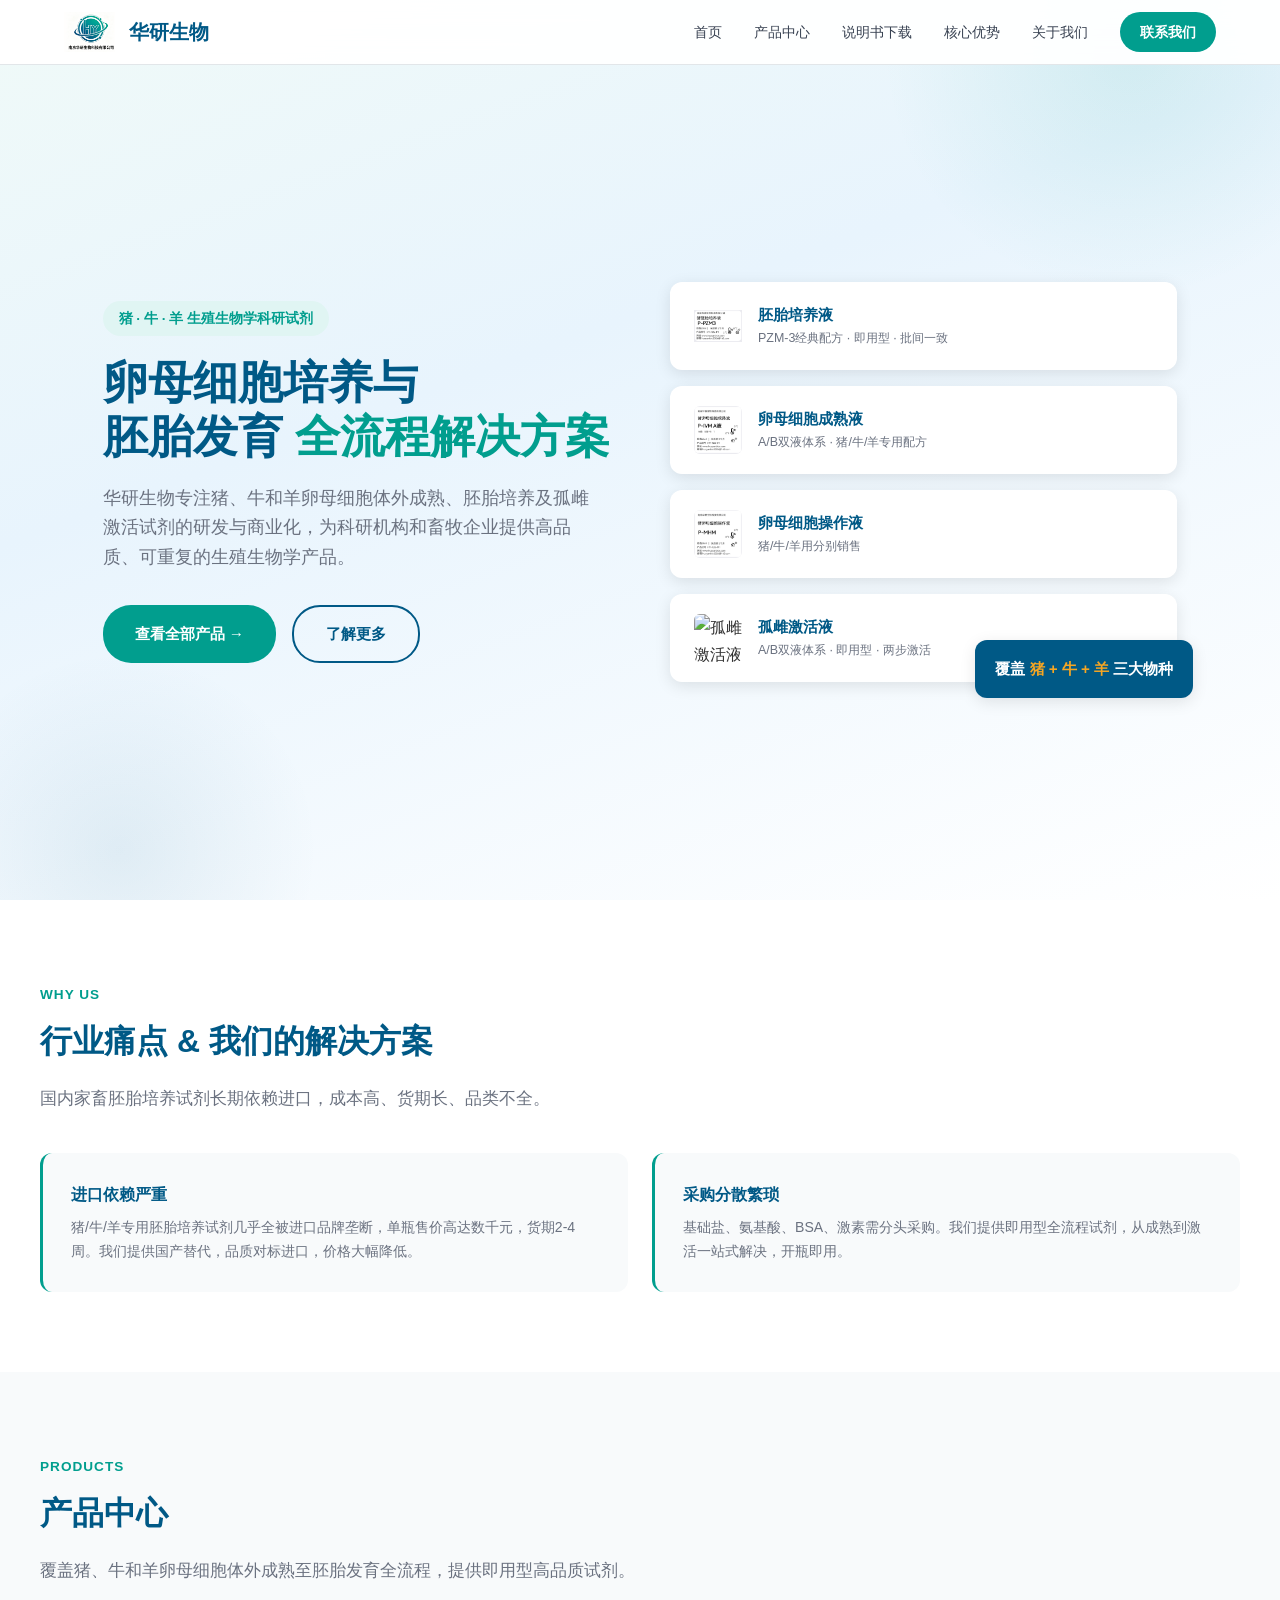
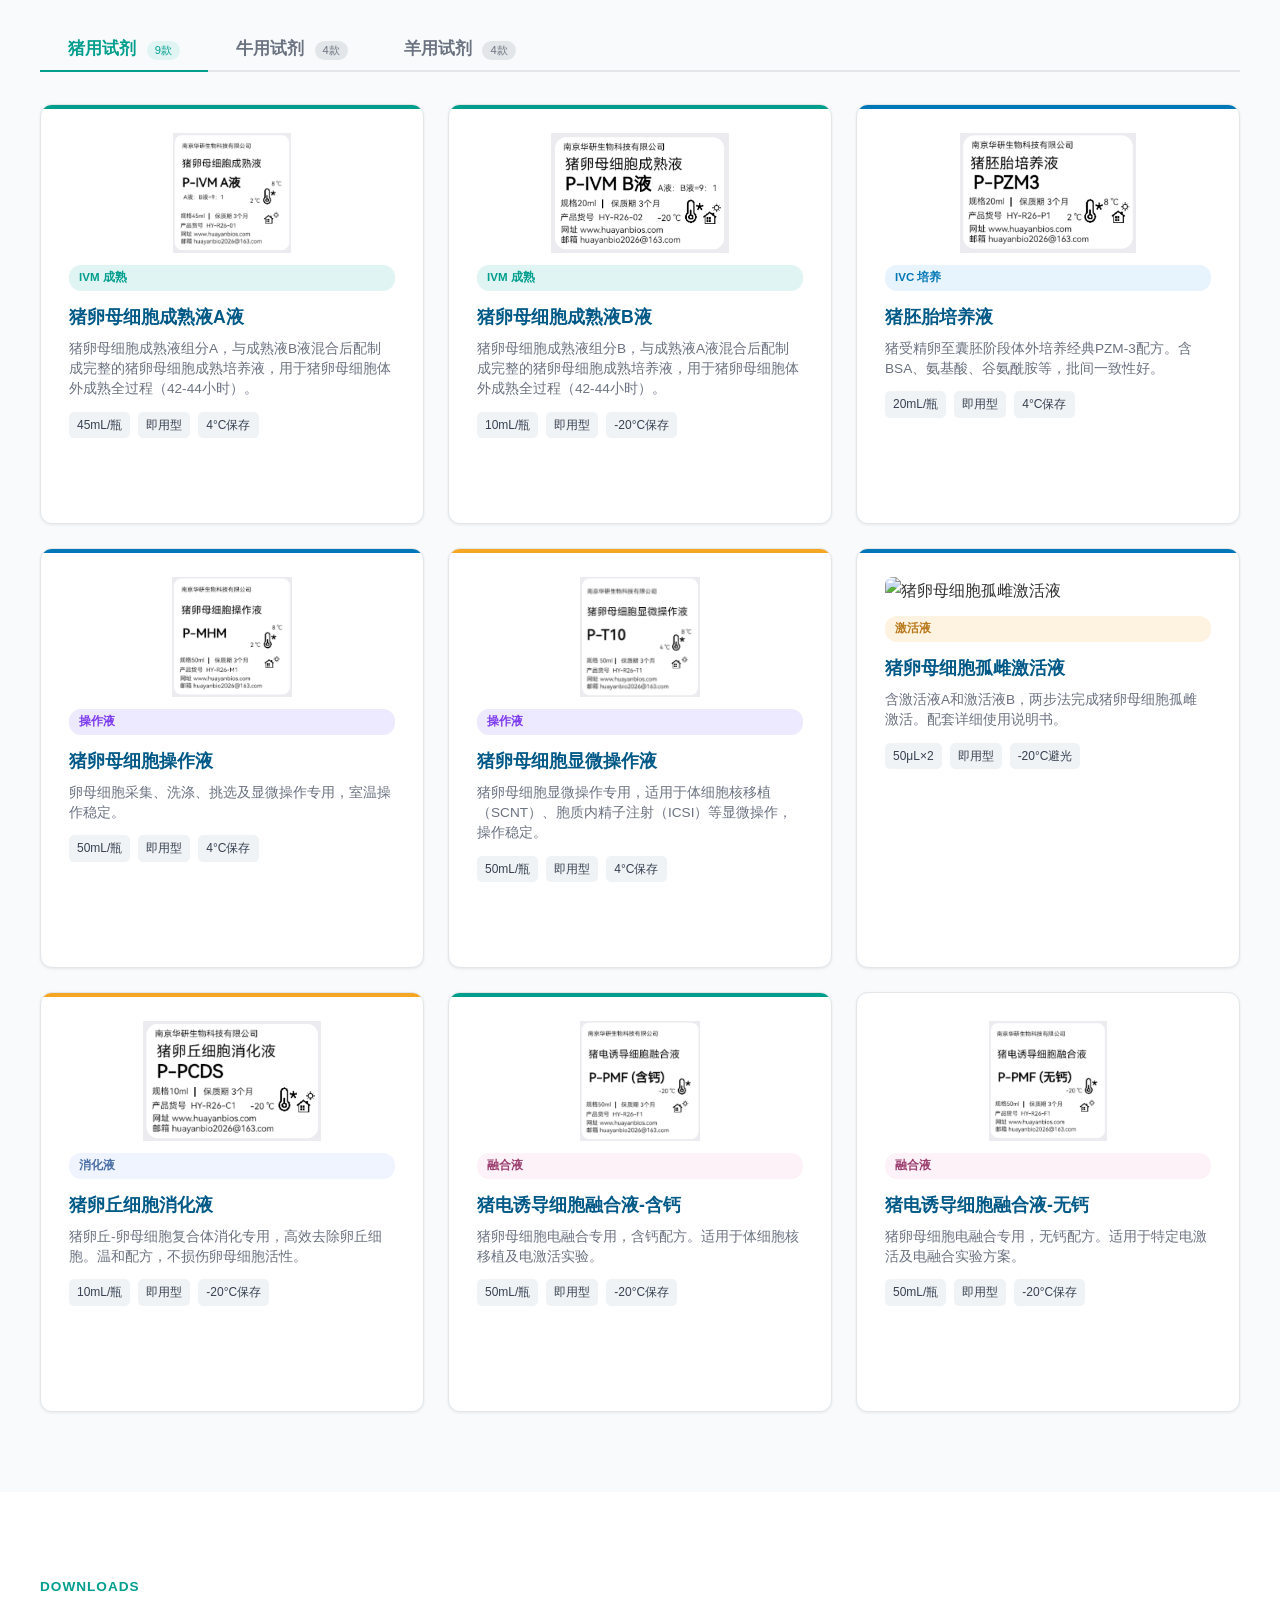
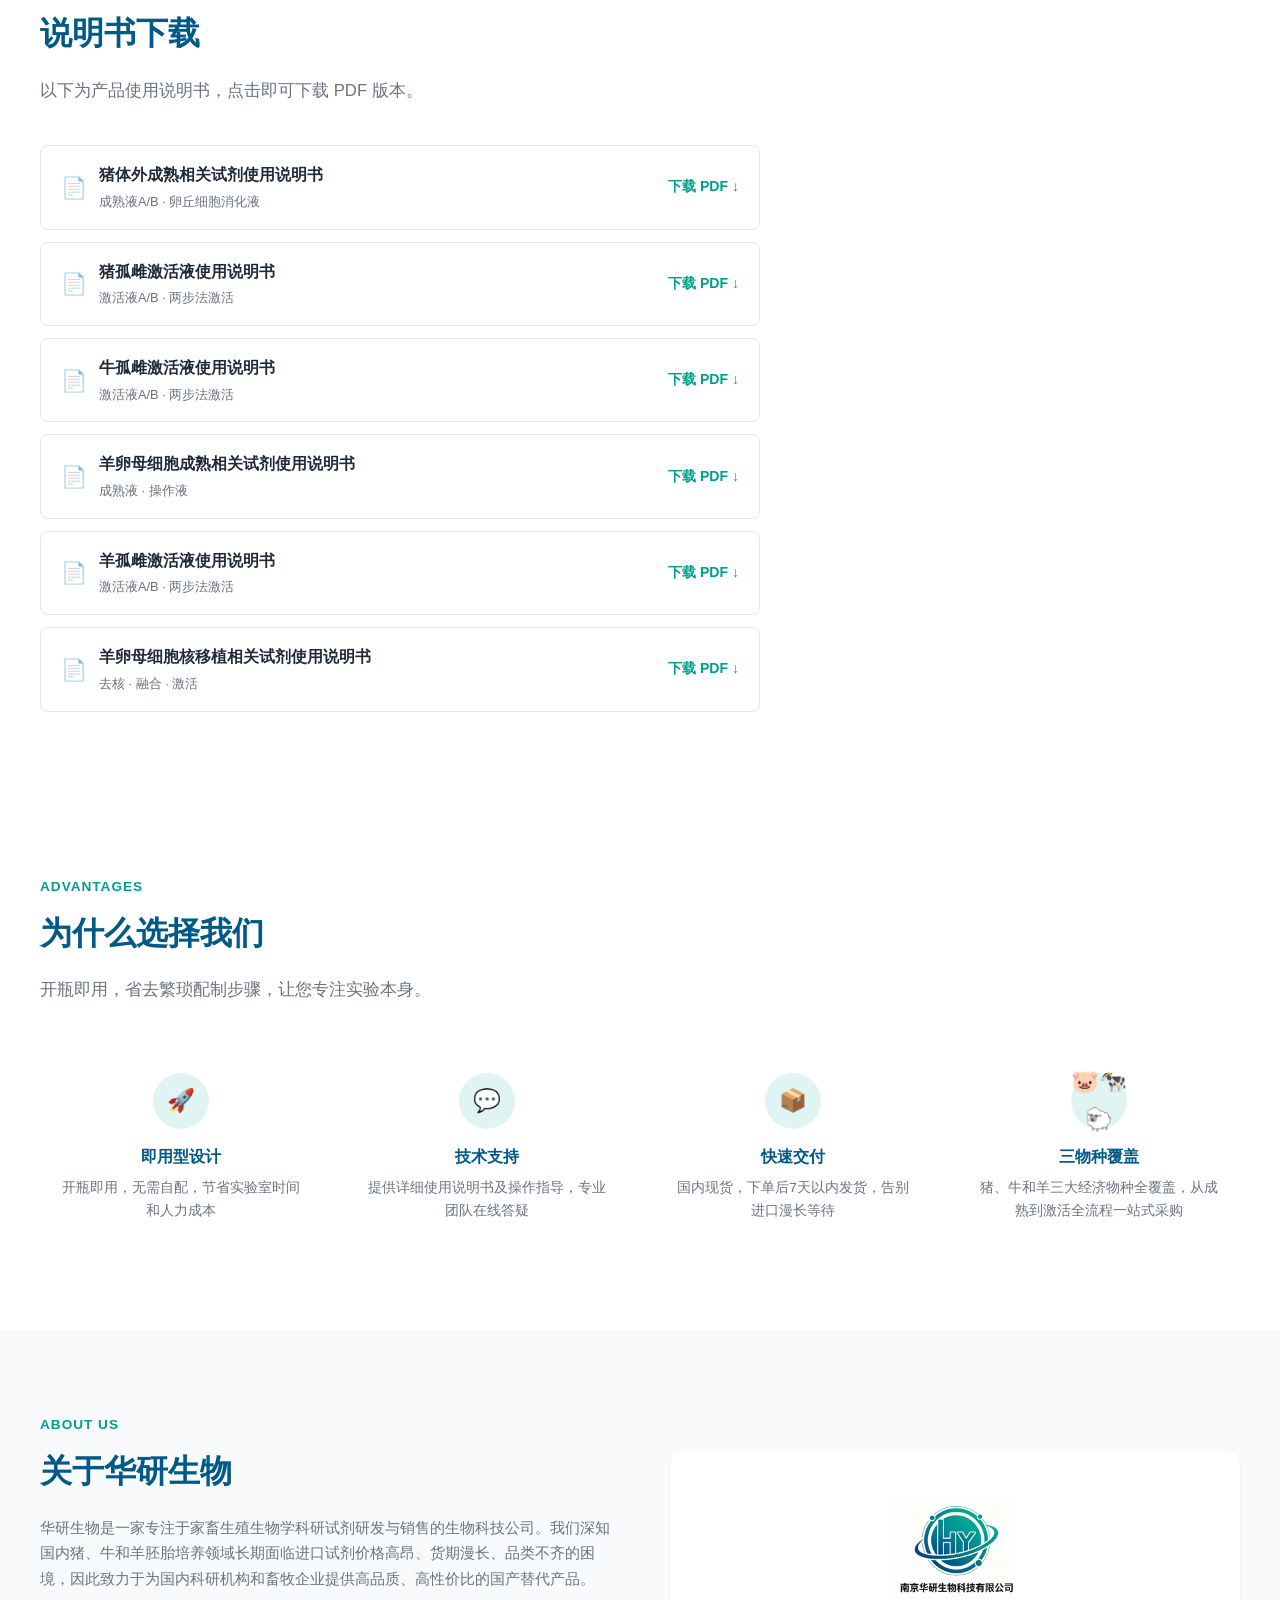
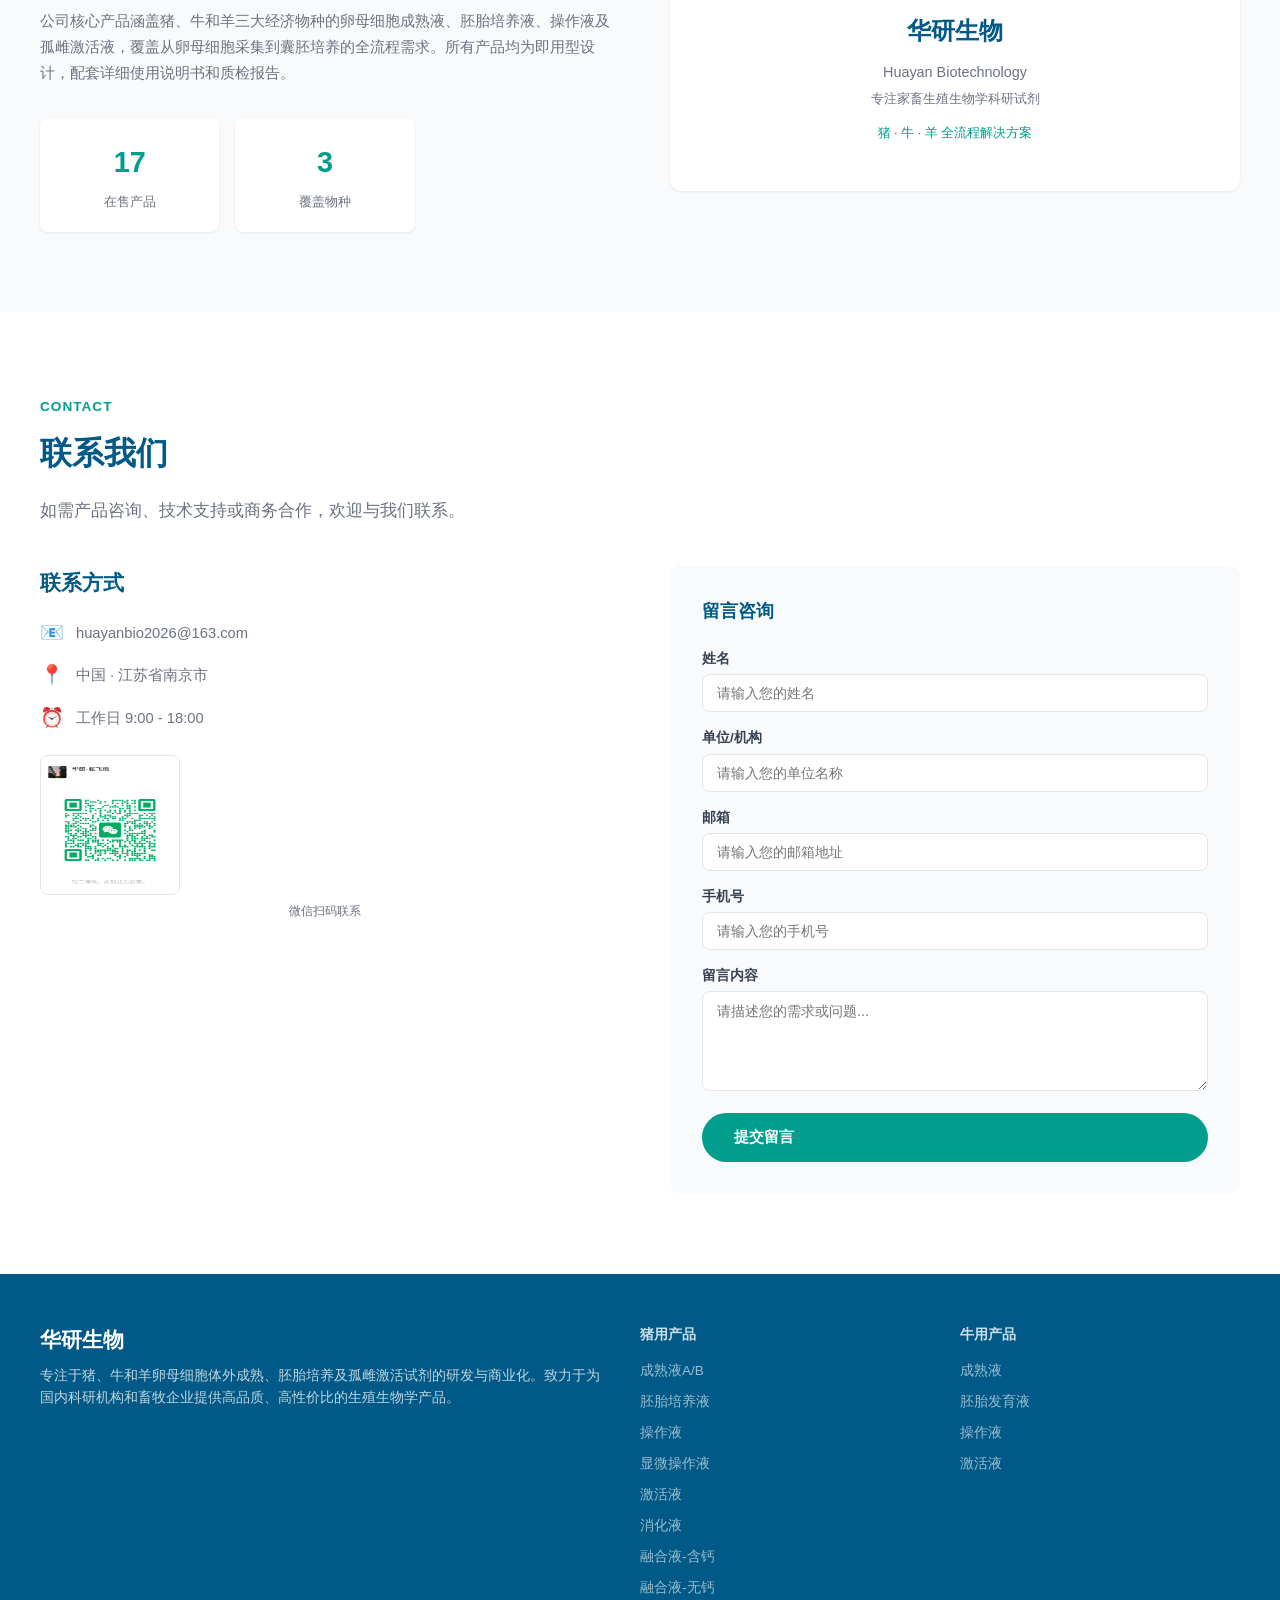
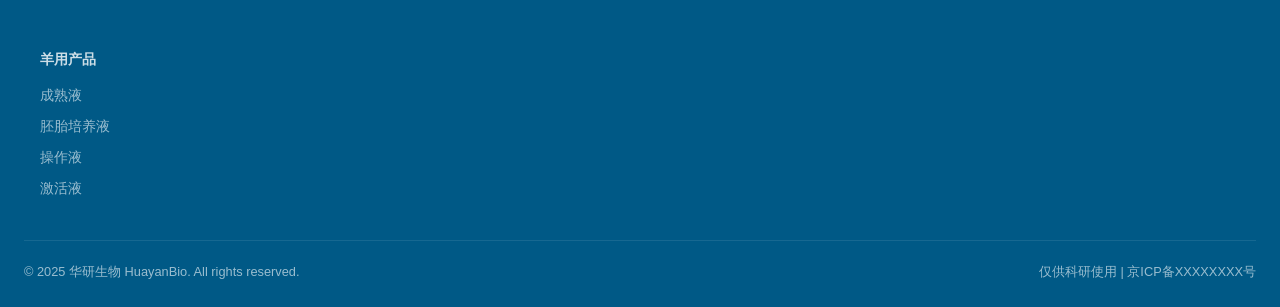
==== index.html @ 5ca0a19b "新增牛/羊孤雌激活液使用说明书下载" ====
<!DOCTYPE html>
<html lang="zh-CN">
<head>
<meta charset="UTF-8">
<link rel="icon" type="image/png" href="img/favicon.png">

<meta name="baidu-site-verification" content="codeva-Fv7pDlEwXi" />

<meta name="viewport" content="width=device-width, initial-scale=1.0">
<title>华研生物 - 猪/牛/羊卵母细胞培养与胚胎发育试剂专家</title>
<meta name="description" content="华研生物专注猪、牛和羊卵母细胞体外成熟、胚胎培养及孤雌激活试剂的研发与销售，提供即用型高品质生殖生物学产品。产品涵盖猪、牛和羊卵母细胞成熟液、胚胎培养液、操作液、孤雌激活液。">
<meta name="keywords" content="华研生物,猪卵母细胞成熟液,牛卵母细胞成熟液,羊卵母细胞成熟液,猪胚胎培养液,牛胚胎培养液,羊胚胎培养液,卵母细胞操作液,孤雌激活液,生殖生物学试剂,猪卵母细胞,牛卵母细胞,羊卵母细胞,胚胎发育试剂">
<meta name="robots" content="index, follow">
<meta name="author" content="华研生物">
<link rel="canonical" href="https://www.huayanbios.com">
<meta property="og:title" content="华研生物 - 猪/牛/羊卵母细胞培养与胚胎发育试剂专家">
<meta property="og:description" content="专注猪、牛和羊卵母细胞体外成熟、胚胎培养及孤雌激活试剂，即用型高品质生殖生物学产品。">
<meta property="og:type" content="website">
<meta property="og:site_name" content="华研生物">
<link rel="stylesheet" href="css/style.css">
</head>
<body>

<nav class="navbar" id="navbar">
  <div class="nav-inner">
    <a href="#" class="nav-logo"><img src="img/logo.png" alt="华研生物" style="height:40px"><span>华研生物</span></a>
    <div class="nav-links" id="navLinks">
      <a href="#home">首页</a>
      <a href="#products">产品中心</a>
        <a href="#downloads">说明书下载</a>
      <a href="#features">核心优势</a>
      <a href="#about">关于我们</a>
      <a href="#contact" class="nav-cta">联系我们</a>
    </div>
    <div class="hamburger" id="hamburger" onclick="toggleNav()"><span></span><span></span><span></span></div>
  </div>
</nav>

<section class="hero" id="home">
  <div class="hero-inner">
    <div class="animate">
      <div class="hero-badge">猪 · 牛 · 羊 生殖生物学科研试剂</div>
      <h1>卵母细胞培养与<br>胚胎发育 <em>全流程解决方案</em></h1>
      <p>华研生物专注猪、牛和羊卵母细胞体外成熟、胚胎培养及孤雌激活试剂的研发与商业化，为科研机构和畜牧企业提供高品质、可重复的生殖生物学产品。</p>
      <div class="hero-btns">
        <a href="#products" class="btn btn-primary">查看全部产品 →</a>
        <a href="#about" class="btn btn-outline">了解更多</a>
      </div>
    </div>
    <div class="hero-visual animate animate-delay-1">
      <div class="hero-cards">
        <div class="hero-card"><img src="img/icon-pig-ivc.png" alt="猪胚胎培养液" class="hc-img"><div><h3>胚胎培养液</h3><p>PZM-3经典配方 · 即用型 · 批间一致</p></div></div>
        <div class="hero-card"><img src="img/icon-pig-ivm-a.png" alt="卵母细胞成熟液" class="hc-img"><div><h3>卵母细胞成熟液</h3><p>A/B双液体系 · 猪/牛/羊专用配方</p></div></div>
        <div class="hero-card"><img src="img/icon-pig-manip.png" alt="卵母细胞操作液" class="hc-img"><div><h3>卵母细胞操作液</h3><p>猪/牛/羊用分别销售</p></div></div>
        <div class="hero-card"><img src="img/icon-pig-activation-combo.png" alt="孤雌激活液" class="hc-img"><div><h3>孤雌激活液</h3><p>A/B双液体系 · 即用型 · 两步激活</p></div></div>
      </div>
      
      <div class="hero-floating">覆盖 <span>猪 + 牛 + 羊</span> 三大物种</div>
    </div>
  </div>
</section>

<section class="section reveal" id="pain-points">
  <div class="section-inner">
    <div class="section-label">WHY US</div>
    <h2>行业痛点 & 我们的解决方案</h2>
    <p class="section-subtitle">国内家畜胚胎培养试剂长期依赖进口，成本高、货期长、品类不全。</p>
    <div class="pain-grid">
      <div class="pain-card"><h4>进口依赖严重</h4><p>猪/牛/羊专用胚胎培养试剂几乎全被进口品牌垄断，单瓶售价高达数千元，货期2-4周。我们提供国产替代，品质对标进口，价格大幅降低。</p></div>
      
      <div class="pain-card"><h4>采购分散繁琐</h4><p>基础盐、氨基酸、BSA、激素需分头采购。我们提供即用型全流程试剂，从成熟到激活一站式解决，开瓶即用。</p></div>
    </div>
  </div>
</section>

<section class="section reveal" id="products">
  <div class="section-inner">
    <div class="section-label">PRODUCTS</div>
    <h2>产品中心</h2>
    <p class="section-subtitle">覆盖猪、牛和羊卵母细胞体外成熟至胚胎发育全流程，提供即用型高品质试剂。</p>

    <div class="species-tabs">
      <button class="species-tab active" onclick="switchTab('pig')">猪用试剂 <span class="badge">9款</span></button>
      <button class="species-tab" onclick="switchTab('cow')">牛用试剂 <span class="badge">4款</span></button>
      <button class="species-tab" onclick="switchTab('sheep')">羊用试剂 <span class="badge">4款</span></button>
    </div>

    <div class="tab-content active" id="tab-pig">
      <div class="product-grid">
        <div class="product-card">
          <img src="img/icon-pig-ivm-a.png" alt="猪卵母细胞成熟液A液" class="prod-icon-img">
          <div class="prod-badge ivm">IVM 成熟</div>
          <h3>猪卵母细胞成熟液A液</h3>
          <div class="prod-desc">猪卵母细胞成熟液组分A，与成熟液B液混合后配制成完整的猪卵母细胞成熟培养液，用于猪卵母细胞体外成熟全过程（42-44小时）。</div>
          <div class="prod-specs"><span>45mL/瓶</span><span>即用型</span><span>4°C保存</span></div>
        </div>
        <div class="product-card">
          <img src="img/icon-pig-ivm-b.png" alt="猪卵母细胞成熟液B液" class="prod-icon-img">
          <div class="prod-badge ivm">IVM 成熟</div>
          <h3>猪卵母细胞成熟液B液</h3>
          <div class="prod-desc">猪卵母细胞成熟液组分B，与成熟液A液混合后配制成完整的猪卵母细胞成熟培养液，用于猪卵母细胞体外成熟全过程（42-44小时）。</div>
          <div class="prod-specs"><span>10mL/瓶</span><span>即用型</span><span>-20°C保存</span></div>
        </div>
        <div class="product-card">
          <img src="img/icon-pig-ivc.png" alt="猪胚胎培养液" class="prod-icon-img">
          <div class="prod-badge ivc">IVC 培养</div>
          <h3>猪胚胎培养液</h3>
          <div class="prod-desc">猪受精卵至囊胚阶段体外培养经典PZM-3配方。含BSA、氨基酸、谷氨酰胺等，批间一致性好。</div>
          <div class="prod-specs"><span>20mL/瓶</span><span>即用型</span><span>4°C保存</span></div>
        </div>
        <div class="product-card">
          <img src="img/icon-pig-manip.png" alt="猪卵母细胞操作液" class="prod-icon-img">
          <div class="prod-badge manip">操作液</div>
          <h3>猪卵母细胞操作液</h3>
          <div class="prod-desc">卵母细胞采集、洗涤、挑选及显微操作专用，室温操作稳定。</div>
          <div class="prod-specs"><span>50mL/瓶</span><span>即用型</span><span>4°C保存</span></div>
        </div>
        <div class="product-card">
          <img src="img/icon-pig-micromanip.png" alt="猪卵母细胞显微操作液" class="prod-icon-img">
          <div class="prod-badge manip">操作液</div>
          <h3>猪卵母细胞显微操作液</h3>
          <div class="prod-desc">猪卵母细胞显微操作专用，适用于体细胞核移植（SCNT）、胞质内精子注射（ICSI）等显微操作，操作稳定。</div>
          <div class="prod-specs"><span>50mL/瓶</span><span>即用型</span><span>4°C保存</span></div>
        </div>
        <div class="product-card">
          <img src="img/icon-pig-activation-combo.png" alt="猪卵母细胞孤雌激活液" class="prod-icon-img">
          <div class="prod-badge act">激活液</div>
          <h3>猪卵母细胞孤雌激活液</h3>
          <div class="prod-desc">含激活液A和激活液B，两步法完成猪卵母细胞孤雌激活。配套详细使用说明书。</div>
          <div class="prod-specs"><span>50μL×2</span><span>即用型</span><span>-20°C避光</span></div>
        </div>
        <div class="product-card">
          <img src="img/icon-pig-digestion.png" alt="猪卵丘细胞消化液" class="prod-icon-img">
          <div class="prod-badge" style="background:#f0f4ff;color:#4a6fa5">消化液</div>
          <h3>猪卵丘细胞消化液</h3>
          <div class="prod-desc">猪卵丘-卵母细胞复合体消化专用，高效去除卵丘细胞。温和配方，不损伤卵母细胞活性。</div>
          <div class="prod-specs"><span>10mL/瓶</span><span>即用型</span><span>-20°C保存</span></div>
        </div>
        <div class="product-card">
          <img src="img/icon-pig-fusion-ca.png" alt="猪电诱导细胞融合液-含钙" class="prod-icon-img">
          <div class="prod-badge" style="background:#fdf2f8;color:#9b3d6e">融合液</div>
          <h3>猪电诱导细胞融合液-含钙</h3>
          <div class="prod-desc">猪卵母细胞电融合专用，含钙配方。适用于体细胞核移植及电激活实验。</div>
          <div class="prod-specs"><span>50mL/瓶</span><span>即用型</span><span>-20°C保存</span></div>
        </div>
        <div class="product-card">
          <img src="img/icon-pig-fusion-noca.png" alt="猪电诱导细胞融合液-无钙" class="prod-icon-img">
          <div class="prod-badge" style="background:#fdf2f8;color:#9b3d6e">融合液</div>
          <h3>猪电诱导细胞融合液-无钙</h3>
          <div class="prod-desc">猪卵母细胞电融合专用，无钙配方。适用于特定电激活及电融合实验方案。</div>
          <div class="prod-specs"><span>50mL/瓶</span><span>即用型</span><span>-20°C保存</span></div>
        </div>
      </div>
    </div>




    <div class="tab-content" id="tab-cow">
      <div class="product-grid">
        <div class="product-card">
          <img src="img/icon-cow-ivm.png" alt="牛卵母细胞成熟液" class="prod-icon-img">
          <div class="prod-badge ivm">IVM 成熟</div>
          <h3>牛卵母细胞成熟液</h3>
          <div class="prod-desc">牛卵母细胞体外成熟专用培养液，优化的激素与生长因子配比，适用于屠宰场卵巢来源卵母细胞。</div>
          <div class="prod-specs"><span>20mL/瓶</span><span>即用型</span><span>4°C保存</span></div>
        </div>
        <div class="product-card">
          <img src="img/icon-cow-ivc.png" alt="牛卵母细胞胚胎发育液" class="prod-icon-img">
          <div class="prod-badge ivc">IVC 培养</div>
          <h3>牛卵母细胞胚胎发育液</h3>
          <div class="prod-desc">牛受精卵至囊胚阶段体外培养液，支持高囊胚率和囊胚质量，适用于IVF和SCNT胚胎。</div>
          <div class="prod-specs"><span>20mL/瓶</span><span>即用型</span><span>4°C保存</span></div>
        </div>
        <div class="product-card">
          <img src="img/icon-cow-manip.png" alt="牛卵母细胞操作液" class="prod-icon-img">
          <div class="prod-badge manip">操作液</div>
          <h3>牛卵母细胞操作液</h3>
          <div class="prod-desc">牛卵母细胞采集、洗涤及显微操作专用，室温下稳定维持卵母细胞活性。</div>
          <div class="prod-specs"><span>50mL/瓶</span><span>即用型</span><span>4°C保存</span></div>
        </div>
        <div class="product-card">
          <img src="img/icon-cow-activation-combo.png" alt="牛卵母细胞孤雌激活液" class="prod-icon-img">
          <div class="prod-badge act">激活液</div>
          <h3>牛卵母细胞孤雌激活液</h3>
          <div class="prod-desc">含激活液A和激活液B，两步法完成牛卵母细胞孤雌激活。配套详细使用说明书。</div>
          <div class="prod-specs"><span>50μL×2</span><span>即用型</span><span>-20°C避光</span></div>
        </div>
      </div>

    </div>

    <div class="tab-content" id="tab-sheep">
      <div class="product-grid">
        <div class="product-card">
          <img src="img/icon-sheep-ivm.png" alt="羊卵母细胞成熟液" class="prod-icon-img">
          <div class="prod-badge ivm">IVM 成熟</div>
          <h3>羊卵母细胞成熟液</h3>
          <div class="prod-desc">羊卵母细胞体外成熟专用培养液，优化的激素与生长因子配比，适用于屠宰场卵巢来源卵母细胞的体外成熟培养。</div>
          <div class="prod-specs"><span>20mL/瓶</span><span>即用型</span><span>4°C保存</span></div>
        </div>
        <div class="product-card">
          <img src="img/icon-sheep-ivc.png" alt="羊胚胎培养液" class="prod-icon-img">
          <div class="prod-badge ivc">IVC 培养</div>
          <h3>羊胚胎培养液</h3>
          <div class="prod-desc">羊受精卵至囊胚阶段体外培养液，支持高囊胚率和囊胚质量，适用于IVF和SCNT胚胎的体外发育。</div>
          <div class="prod-specs"><span>20mL/瓶</span><span>即用型</span><span>4°C保存</span></div>
        </div>
        <div class="product-card">
          <img src="img/icon-sheep-manip.png" alt="羊卵母细胞操作液" class="prod-icon-img">
          <div class="prod-badge manip">操作液</div>
          <h3>羊卵母细胞操作液</h3>
          <div class="prod-desc">羊卵母细胞采集、洗涤及显微操作专用，室温下稳定维持卵母细胞活性。</div>
          <div class="prod-specs"><span>50mL/瓶</span><span>即用型</span><span>4°C保存</span></div>
        </div>
        <div class="product-card">
          <img src="img/icon-sheep-activation-combo.png" alt="羊卵母细胞孤雌激活液" class="prod-icon-img">
          <div class="prod-badge act">激活液</div>
          <h3>羊卵母细胞孤雌激活液</h3>
          <div class="prod-desc">含激活液A和激活液B，两步法完成羊卵母细胞孤雌激活。配套详细使用说明书。</div>
          <div class="prod-specs"><span>50μL×2</span><span>即用型</span><span>-20°C避光</span></div>
        </div>
      </div>
    </div>
  </div>
</section>

<section class="section reveal" id="downloads">
    <div class="section-inner">
      <div class="section-label">DOWNLOADS</div>
      <h2>说明书下载</h2>
      <p class="section-subtitle">以下为产品使用说明书，点击即可下载 PDF 版本。</p>
      <div style="max-width:720px;margin:24px 0 0;display:flex;flex-direction:column;gap:12px">
        <a href="docs/pig-ivm-manual.pdf" download style="display:flex;align-items:center;justify-content:space-between;gap:16px;background:#fff;border:1px solid #e5e7eb;border-radius:8px;padding:16px 20px;text-decoration:none;transition:all .25s">
          <div style="display:flex;align-items:center;gap:12px;min-width:0">
            <span style="font-size:1.3rem">📄</span>
            <div style="min-width:0">
              <div style="font-size:.98rem;font-weight:600;color:#1f2937;white-space:nowrap;overflow:hidden;text-overflow:ellipsis">猪体外成熟相关试剂使用说明书</div>
              <div style="font-size:.8rem;color:#6b7280;margin-top:2px">成熟液A/B · 卵丘细胞消化液</div>
            </div>
          </div>
          <span style="flex-shrink:0;color:#019E8E;font-size:.88rem;font-weight:600">下载 PDF ↓</span>
        </a>
        <a href="docs/pig-activation-manual.pdf" download style="display:flex;align-items:center;justify-content:space-between;gap:16px;background:#fff;border:1px solid #e5e7eb;border-radius:8px;padding:16px 20px;text-decoration:none;transition:all .25s">
          <div style="display:flex;align-items:center;gap:12px;min-width:0">
            <span style="font-size:1.3rem">📄</span>
            <div style="min-width:0">
              <div style="font-size:.98rem;font-weight:600;color:#1f2937;white-space:nowrap;overflow:hidden;text-overflow:ellipsis">猪孤雌激活液使用说明书</div>
              <div style="font-size:.8rem;color:#6b7280;margin-top:2px">激活液A/B · 两步法激活</div>
            </div>
          </div>
          <span style="flex-shrink:0;color:#019E8E;font-size:.88rem;font-weight:600">下载 PDF ↓</span>
        </a>
        <a href="docs/cow-activation-manual.pdf" download style="display:flex;align-items:center;justify-content:space-between;gap:16px;background:#fff;border:1px solid #e5e7eb;border-radius:8px;padding:16px 20px;text-decoration:none;transition:all .25s">
          <div style="display:flex;align-items:center;gap:12px;min-width:0">
            <span style="font-size:1.3rem">📄</span>
            <div style="min-width:0">
              <div style="font-size:.98rem;font-weight:600;color:#1f2937;white-space:nowrap;overflow:hidden;text-overflow:ellipsis">牛孤雌激活液使用说明书</div>
              <div style="font-size:.8rem;color:#6b7280;margin-top:2px">激活液A/B · 两步法激活</div>
            </div>
          </div>
          <span style="flex-shrink:0;color:#019E8E;font-size:.88rem;font-weight:600">下载 PDF ↓</span>
        </a>        <a href="docs/sheep-ivm-manual.pdf" download style="display:flex;align-items:center;justify-content:space-between;gap:16px;background:#fff;border:1px solid #e5e7eb;border-radius:8px;padding:16px 20px;text-decoration:none;transition:all .25s">
          <div style="display:flex;align-items:center;gap:12px;min-width:0">
            <span style="font-size:1.3rem">📄</span>
            <div style="min-width:0">
              <div style="font-size:.98rem;font-weight:600;color:#1f2937;white-space:nowrap;overflow:hidden;text-overflow:ellipsis">羊卵母细胞成熟相关试剂使用说明书</div>
              <div style="font-size:.8rem;color:#6b7280;margin-top:2px">成熟液 · 操作液</div>
            </div>
          </div>
          <span style="flex-shrink:0;color:#019E8E;font-size:.88rem;font-weight:600">下载 PDF ↓</span>
        </a>
        <a href="docs/sheep-activation-manual.pdf" download style="display:flex;align-items:center;justify-content:space-between;gap:16px;background:#fff;border:1px solid #e5e7eb;border-radius:8px;padding:16px 20px;text-decoration:none;transition:all .25s">
          <div style="display:flex;align-items:center;gap:12px;min-width:0">
            <span style="font-size:1.3rem">📄</span>
            <div style="min-width:0">
              <div style="font-size:.98rem;font-weight:600;color:#1f2937;white-space:nowrap;overflow:hidden;text-overflow:ellipsis">羊孤雌激活液使用说明书</div>
              <div style="font-size:.8rem;color:#6b7280;margin-top:2px">激活液A/B · 两步法激活</div>
            </div>
          </div>
          <span style="flex-shrink:0;color:#019E8E;font-size:.88rem;font-weight:600">下载 PDF ↓</span>
        </a>        <a href="docs/sheep-scnt-manual.pdf" download style="display:flex;align-items:center;justify-content:space-between;gap:16px;background:#fff;border:1px solid #e5e7eb;border-radius:8px;padding:16px 20px;text-decoration:none;transition:all .25s">
          <div style="display:flex;align-items:center;gap:12px;min-width:0">
            <span style="font-size:1.3rem">📄</span>
            <div style="min-width:0">
              <div style="font-size:.98rem;font-weight:600;color:#1f2937;white-space:nowrap;overflow:hidden;text-overflow:ellipsis">羊卵母细胞核移植相关试剂使用说明书</div>
              <div style="font-size:.8rem;color:#6b7280;margin-top:2px">去核 · 融合 · 激活</div>
            </div>
          </div>
          <span style="flex-shrink:0;color:#019E8E;font-size:.88rem;font-weight:600">下载 PDF ↓</span>
        </a>
      </div>
    </div>
  </section>
<section class="section reveal" id="features">
  <div class="section-inner">
    <div class="section-label">ADVANTAGES</div>
    <h2>为什么选择我们</h2>
    <p class="section-subtitle">开瓶即用，省去繁琐配制步骤，让您专注实验本身。</p>
    <div class="feature-grid">
      
      
      <div class="feature-item"><div class="feat-icon">🚀</div><h4>即用型设计</h4><p>开瓶即用，无需自配，节省实验室时间和人力成本</p></div>
      <div class="feature-item"><div class="feat-icon">💬</div><h4>技术支持</h4><p>提供详细使用说明书及操作指导，专业团队在线答疑</p></div>
      <div class="feature-item"><div class="feat-icon">📦</div><h4>快速交付</h4><p>国内现货，下单后7天以内发货，告别进口漫长等待</p></div>
      <div class="feature-item"><div class="feat-icon">🐷🐄🐑</div><h4>三物种覆盖</h4><p>猪、牛和羊三大经济物种全覆盖，从成熟到激活全流程一站式采购</p></div>
    </div>
  </div>
</section>

<section class="section reveal" id="about">
  <div class="section-inner">
    <div class="about-grid">
      <div class="about-text">
        <div class="section-label">ABOUT US</div>
        <h2>关于华研生物</h2>
        <p>华研生物是一家专注于家畜生殖生物学科研试剂研发与销售的生物科技公司。我们深知国内猪、牛和羊胚胎培养领域长期面临进口试剂价格高昂、货期漫长、品类不齐的困境，因此致力于为国内科研机构和畜牧企业提供高品质、高性价比的国产替代产品。</p>
        <p>公司核心产品涵盖猪、牛和羊三大经济物种的卵母细胞成熟液、胚胎培养液、操作液及孤雌激活液，覆盖从卵母细胞采集到囊胚培养的全流程需求。所有产品均为即用型设计，配套详细使用说明书和质检报告。</p>
        <div class="about-stats">
          <div class="stat-card"><div class="num">17</div><div class="label">在售产品</div></div>
          <div class="stat-card"><div class="num">3</div><div class="label">覆盖物种</div></div>
          
        </div>
      </div>
      <div class="about-image">
        <img src="img/logo.png" alt="华研生物" style="max-height:100px;margin-bottom:12px" onerror="this.style.display='none'"><div class="company-name">华研生物</div>
        <p style="color:var(--gray-600);font-size:.9rem;margin-top:8px">Huayan Biotechnology</p>
        <p style="color:var(--gray-600);font-size:.8rem;margin-top:4px">专注家畜生殖生物学科研试剂</p>
        <p style="color:var(--teal);font-size:.8rem;margin-top:12px">猪 · 牛 · 羊 全流程解决方案</p>
      </div>
    </div>
  </div>
</section>

<section class="section reveal" id="contact">
  <div class="section-inner">
    <div class="section-label">CONTACT</div>
    <h2>联系我们</h2>
    <p class="section-subtitle">如需产品咨询、技术支持或商务合作，欢迎与我们联系。</p>
    <div class="contact-grid">
      <div class="contact-info">
        <h3>联系方式</h3>
        <div class="info-item"><span class="info-icon">📧</span> huayanbio2026@163.com</div>
        <div class="info-item"><span class="info-icon">📍</span> 中国 · 江苏省南京市</div>
        <div class="info-item"><span class="info-icon">⏰</span> 工作日 9:00 - 18:00</div>
        <div style="margin-top:20px;text-align:center">
          <img src="img/qrcode-contact.png" alt="微信二维码" style="width:140px;height:140px;border-radius:8px;border:1px solid var(--gray-200)">
          <p style="font-size:.75rem;color:var(--gray-600);margin-top:6px">微信扫码联系</p>
        </div>

      </div>
      <div class="contact-form">
        <form action="https://formspree.io/f/mkodoqzn" method="POST">
        <h3>留言咨询</h3>
        <div class="form-group"><label>姓名</label><input type="text" name="name" placeholder="请输入您的姓名" required></div>
        <div class="form-group"><label>单位/机构</label><input type="text" name="organization" placeholder="请输入您的单位名称"></div>
        <div class="form-group"><label>邮箱</label><input type="email" name="email" placeholder="请输入您的邮箱地址" required></div>
        <div class="form-group"><label>手机号</label><input type="tel" name="phone" placeholder="请输入您的手机号"></div>
        <div class="form-group"><label>留言内容</label><textarea name="message" placeholder="请描述您的需求或问题..." required></textarea></div>
        <button type="submit" class="btn btn-primary form-submit">提交留言</button>
      </div>
    </div>
  </div>
</section>

<footer class="site-footer">
  <div class="footer-inner">
    <div class="footer-grid">
      <div class="footer-brand">
        <h3>华研生物</h3>
        <p>专注于猪、牛和羊卵母细胞体外成熟、胚胎培养及孤雌激活试剂的研发与商业化。致力于为国内科研机构和畜牧企业提供高品质、高性价比的生殖生物学产品。</p>
      </div>
      <div class="footer-links">
        <h4>猪用产品</h4>
        <a href="#" onclick="switchTab('pig');document.getElementById('products').scrollIntoView()">成熟液A/B</a>
        <a href="#" onclick="switchTab('pig');document.getElementById('products').scrollIntoView()">胚胎培养液</a>
        <a href="#" onclick="switchTab('pig');document.getElementById('products').scrollIntoView()">操作液</a>
          <a href="#" onclick="switchTab('pig');document.getElementById('products').scrollIntoView()">显微操作液</a>
        <a href="#" onclick="switchTab('pig');document.getElementById('products').scrollIntoView()">激活液</a>
          <a href="#" onclick="switchTab('pig');document.getElementById('products').scrollIntoView()">消化液</a>
          <a href="#" onclick="switchTab('pig');document.getElementById('products').scrollIntoView()">融合液-含钙</a>
          <a href="#" onclick="switchTab('pig');document.getElementById('products').scrollIntoView()">融合液-无钙</a>
      </div>
      <div class="footer-links">
        <h4>牛用产品</h4>
        <a href="#" onclick="switchTab('cow');document.getElementById('products').scrollIntoView()">成熟液</a>
        <a href="#" onclick="switchTab('cow');document.getElementById('products').scrollIntoView()">胚胎发育液</a>
        <a href="#" onclick="switchTab('cow');document.getElementById('products').scrollIntoView()">操作液</a>
        <a href="#" onclick="switchTab('cow');document.getElementById('products').scrollIntoView()">激活液</a>
      </div>
        <div class="footer-links">
          <h4>羊用产品</h4>
          <a href="#" onclick="switchTab('sheep');document.getElementById('products').scrollIntoView()">成熟液</a>
          <a href="#" onclick="switchTab('sheep');document.getElementById('products').scrollIntoView()">胚胎培养液</a>
          <a href="#" onclick="switchTab('sheep');document.getElementById('products').scrollIntoView()">操作液</a>
          <a href="#" onclick="switchTab('sheep');document.getElementById('products').scrollIntoView()">激活液</a>
        </div>
      </div>
    </div>
    <div class="footer-bottom">
      <span>&copy; 2025 华研生物 HuayanBio. All rights reserved.</span>
      <span>仅供科研使用 | 京ICP备XXXXXXXX号</span>
    </div>
  </div>
</footer>

<script src="js/main.js"></script>
</body>
</html>
---- css/style.css ----
*,*::before,*::after{box-sizing:border-box;margin:0;padding:0}
html{scroll-behavior:smooth;font-size:16px}
body{font-family:'Segoe UI','PingFang SC','Microsoft YaHei',sans-serif;color:#333;line-height:1.7;background:#fff;overflow-x:hidden}
a{text-decoration:none;color:inherit}
ul{list-style:none}
img{max-width:100%;display:block}
:root{
  --teal:#019E8E;--teal-dark:#017a6e;--teal-light:#e0f5f3;
  --blue-dark:#005986;--blue-mid:#0077B6;--blue-light:#e8f4fd;
  --gold:#F5A623;--gold-light:#fef3e0;
  --gray-50:#f8fafb;--gray-100:#f0f3f5;--gray-200:#e2e6e9;--gray-600:#6b7280;--gray-800:#374151;
  --shadow-sm:0 1px 3px rgba(0,0,0,.08);--shadow-md:0 4px 16px rgba(0,0,0,.1);--shadow-lg:0 12px 40px rgba(0,0,0,.12);
  --radius:12px;--radius-sm:8px;
}
.navbar{position:fixed;top:0;left:0;right:0;z-index:1000;background:rgba(255,255,255,.95);backdrop-filter:blur(12px);border-bottom:1px solid var(--gray-200);transition:all .3s}
.navbar.scrolled{box-shadow:var(--shadow-md)}
.nav-inner{max-width:1200px;margin:0 auto;padding:0 24px;display:flex;align-items:center;justify-content:space-between;height:64px}
.nav-logo{display:flex;align-items:center;gap:12px}
.nav-logo span{font-size:1.25rem;font-weight:700;color:var(--blue-dark)}
.nav-links{display:flex;gap:32px;align-items:center}
.nav-links a{font-size:.9rem;font-weight:500;color:var(--gray-800);transition:color .2s;position:relative}
.nav-links a:hover{color:var(--teal)}
.nav-links a::after{content:'';position:absolute;bottom:-4px;left:0;width:0;height:2px;background:var(--teal);transition:width .3s}
.nav-links a:hover::after{width:100%}
.nav-cta{background:var(--teal);color:#fff!important;padding:8px 20px;border-radius:24px;font-weight:600!important;transition:all .3s}
.nav-cta:hover{background:var(--teal-dark);transform:translateY(-1px);box-shadow:0 4px 12px rgba(1,158,142,.3)}
.nav-cta::after{display:none!important}
.hamburger{display:none;flex-direction:column;gap:5px;cursor:pointer;z-index:1001}
.hamburger span{display:block;width:24px;height:2px;background:var(--blue-dark);transition:all .3s}
.hamburger.active span:nth-child(1){transform:rotate(45deg) translate(5px,5px)}
.hamburger.active span:nth-child(2){opacity:0}
.hamburger.active span:nth-child(3){transform:rotate(-45deg) translate(5px,-5px)}
@media(max-width:768px){
  .nav-links{position:fixed;top:0;right:-100%;width:70%;height:100vh;background:#fff;flex-direction:column;justify-content:center;gap:24px;transition:right .4s;box-shadow:-4px 0 24px rgba(0,0,0,.1);padding:40px}
  .nav-links.active{right:0}
  .hamburger{display:flex}
}
.hero{min-height:100vh;display:flex;align-items:center;background:linear-gradient(160deg,#f0faf8 0%,#e8f4fd 40%,#fff 100%);position:relative;overflow:hidden;padding-top:64px}
.hero::before{content:'';position:absolute;top:-200px;right:-100px;width:500px;height:500px;background:radial-gradient(circle,rgba(1,158,142,.1) 0%,transparent 70%);border-radius:50%}
.hero::after{content:'';position:absolute;bottom:-150px;left:-80px;width:400px;height:400px;background:radial-gradient(circle,rgba(0,89,134,.08) 0%,transparent 70%);border-radius:50%}
.hero-inner{max-width:1200px;margin:0 auto;padding:80px 24px;position:relative;z-index:1;display:grid;grid-template-columns:1fr 1fr;gap:60px;align-items:center}
.hero-badge{display:inline-block;background:var(--teal-light);color:var(--teal);padding:6px 16px;border-radius:20px;font-size:.85rem;font-weight:600;margin-bottom:20px}
.hero h1{font-size:2.8rem;font-weight:800;color:var(--blue-dark);line-height:1.2;margin-bottom:20px}
.hero h1 em{font-style:normal;color:var(--teal)}
.hero p{font-size:1.1rem;color:var(--gray-600);margin-bottom:32px;max-width:500px}
.hero-btns{display:flex;gap:16px;flex-wrap:wrap}
.btn{display:inline-flex;align-items:center;gap:8px;padding:14px 32px;border-radius:28px;font-size:.95rem;font-weight:600;cursor:pointer;transition:all .3s;border:none}
.btn-primary{background:var(--teal);color:#fff}
.btn-primary:hover{background:var(--teal-dark);transform:translateY(-2px);box-shadow:0 8px 24px rgba(1,158,142,.35)}
.btn-outline{background:transparent;color:var(--blue-dark);border:2px solid var(--blue-dark)}
.btn-outline:hover{background:var(--blue-dark);color:#fff;transform:translateY(-2px)}
.hero-visual{position:relative}
.hero-cards{display:flex;flex-direction:column;gap:16px}
.hero-card{background:#fff;border-radius:var(--radius);padding:20px 24px;box-shadow:var(--shadow-md);display:flex;align-items:center;gap:16px}
.hero-card .hc-badge{width:40px;height:40px;border-radius:10px;display:flex;align-items:center;justify-content:center;font-size:1.2rem;flex-shrink:0}
.hero-card:nth-child(1) .hc-badge{background:var(--teal-light);color:var(--teal)}
.hero-card:nth-child(2) .hc-badge{background:var(--blue-light);color:var(--blue-mid)}
.hero-card:nth-child(3) .hc-badge{background:var(--gold-light);color:var(--gold)}
.hero-card:nth-child(4) .hc-badge{background:var(--teal-light);color:var(--teal)}
.hero-card h3{font-size:.95rem;color:var(--blue-dark)}
.hero-card p{font-size:.78rem;color:var(--gray-600);margin:0}
.hero-floating{position:absolute;bottom:-16px;right:-16px;background:var(--blue-dark);color:#fff;padding:16px 20px;border-radius:var(--radius);font-weight:700;font-size:.95rem;z-index:3;box-shadow:var(--shadow-md)}
.hero-floating span{color:var(--gold)}
@media(max-width:900px){
  .hero-inner{grid-template-columns:1fr;text-align:center;gap:40px}
  .hero h1{font-size:2rem}
  .hero p{margin:0 auto 32px}
  .hero-btns{justify-content:center}
  .hero-visual{max-width:400px;margin:0 auto}
}
.section{padding:80px 24px}
.section-inner{max-width:1200px;margin:0 auto}
.section-label{display:inline-block;color:var(--teal);font-weight:700;font-size:.85rem;text-transform:uppercase;letter-spacing:1px;margin-bottom:8px}
.section h2{font-size:2rem;font-weight:800;color:var(--blue-dark);margin-bottom:16px}
.section-subtitle{font-size:1.05rem;color:var(--gray-600);max-width:600px;margin-bottom:40px}
#products{background:var(--gray-50)}
.species-tabs{display:flex;gap:0;margin-bottom:32px;border-bottom:2px solid var(--gray-200)}
.species-tab{padding:12px 28px;font-size:1.05rem;font-weight:600;cursor:pointer;color:var(--gray-600);border:none;background:none;transition:all .3s;position:relative;margin-bottom:-2px}
.species-tab.active{color:var(--teal)}
.species-tab.active::after{content:'';position:absolute;bottom:0;left:0;right:0;height:2px;background:var(--teal)}
.species-tab:hover{color:var(--teal)}
.species-tab .badge{display:inline-block;background:var(--gray-200);color:var(--gray-600);font-size:.7rem;padding:2px 8px;border-radius:10px;margin-left:6px;font-weight:400}
.species-tab.active .badge{background:var(--teal-light);color:var(--teal)}
.tab-content{display:none}
.tab-content.active{display:block}
.product-grid{display:grid;grid-template-columns:repeat(3, 1fr);gap:24px}
.product-card{background:#fff;border-radius:var(--radius);padding:28px;box-shadow:var(--shadow-sm);border:1px solid var(--gray-200);transition:all .3s;position:relative;overflow:hidden;height:420px;display:flex;flex-direction:column}
.product-card:hover{transform:translateY(-4px);box-shadow:var(--shadow-lg);border-color:var(--teal)}
.product-card::before{content:'';position:absolute;top:0;left:0;right:0;height:4px}
.product-card:nth-child(1)::before{background:var(--teal)}
.product-card:nth-child(2)::before{background:var(--teal)}
.product-card:nth-child(3)::before{background:var(--blue-mid)}
.product-card:nth-child(4)::before{background:var(--blue-mid)}
.product-card:nth-child(5)::before{background:var(--gold)}
.product-card:nth-child(6)::before{background:var(--blue-mid)}
.product-card:nth-child(7)::before{background:var(--gold)}
.product-card:nth-child(8)::before{background:var(--teal)}

.product-card .prod-badge{display:inline-block;padding:3px 10px;border-radius:12px;font-size:.72rem;font-weight:600;margin-bottom:12px}
.product-card .prod-badge.ivm{background:var(--teal-light);color:var(--teal)}
.product-card .prod-badge.ivc{background:var(--blue-light);color:var(--blue-mid)}
.product-card .prod-badge.manip{background:#ede9fe;color:#7c3aed}
.product-card .prod-badge.act{background:var(--gold-light);color:#b8781a}
.product-card h3{font-size:1.1rem;color:var(--blue-dark);margin-bottom:6px}
.product-card .prod-desc{font-size:.85rem;color:var(--gray-600);margin-bottom:12px;line-height:1.5}
.product-card .prod-specs{display:flex;gap:8px;flex-wrap:wrap}
.product-card .prod-specs span{background:var(--gray-100);padding:3px 8px;border-radius:5px;font-size:.75rem;color:var(--gray-800)}
.coming-soon{opacity:.6;pointer-events:none}
.coming-soon::after{content:'鍗冲皢涓婄嚎';position:absolute;top:12px;right:12px;background:var(--gray-600);color:#fff;font-size:.7rem;padding:4px 10px;border-radius:12px}
#features{background:#fff}
.feature-grid{display:grid;grid-template-columns:repeat(auto-fit,minmax(220px,1fr));gap:24px}
.feature-item{text-align:center;padding:28px 20px}
.feature-item .feat-icon{width:56px;height:56px;margin:0 auto 14px;border-radius:50%;display:flex;align-items:center;justify-content:center;font-size:1.4rem;background:var(--teal-light);color:var(--teal)}
.feature-item h4{font-size:1rem;color:var(--blue-dark);margin-bottom:6px}
.feature-item p{font-size:.85rem;color:var(--gray-600)}
#about{background:var(--gray-50)}
.about-grid{display:grid;grid-template-columns:1fr 1fr;gap:60px;align-items:center}
.about-text p{font-size:.95rem;color:var(--gray-600);margin-bottom:16px}
.about-stats{display:grid;grid-template-columns:repeat(3,1fr);gap:16px;margin-top:32px}
.stat-card{background:#fff;padding:20px;border-radius:var(--radius-sm);text-align:center;box-shadow:var(--shadow-sm)}
.stat-card .num{font-size:1.8rem;font-weight:800;color:var(--teal)}
.stat-card .label{font-size:.8rem;color:var(--gray-600);margin-top:4px}
.about-image{background:#fff;border-radius:var(--radius);padding:40px;text-align:center;display:flex;flex-direction:column;align-items:center;justify-content:center;min-height:340px;box-shadow:var(--shadow-sm)}
.about-image .company-name{font-size:1.5rem;font-weight:800;color:var(--blue-dark)}
@media(max-width:768px){.about-grid{grid-template-columns:1fr;text-align:center}.about-stats{justify-content:center}}
#contact{background:#fff}
.contact-grid{display:grid;grid-template-columns:1fr 1fr;gap:60px;align-items:start}
.contact-info h3{font-size:1.3rem;color:var(--blue-dark);margin-bottom:16px}
.contact-info .info-item{display:flex;align-items:center;gap:12px;margin-bottom:10px;color:var(--gray-600);font-size:.92rem}
.contact-info .info-icon{font-size:1.2rem;color:var(--teal)}
.contact-form{background:var(--gray-50);padding:32px;border-radius:var(--radius)}
.contact-form h3{font-size:1.1rem;color:var(--blue-dark);margin-bottom:20px}
.form-group{margin-bottom:14px}
.form-group label{display:block;font-size:.85rem;font-weight:600;color:var(--gray-800);margin-bottom:4px}
.form-group input,.form-group textarea{width:100%;padding:10px 14px;border:1px solid var(--gray-200);border-radius:var(--radius-sm);font-size:.9rem;font-family:inherit;transition:border .2s;background:#fff}
.form-group input:focus,.form-group textarea:focus{outline:none;border-color:var(--teal)}
.form-group textarea{resize:vertical;min-height:100px}
.form-submit{width:100%}
@media(max-width:768px){.contact-grid{grid-template-columns:1fr}}
.site-footer{background:var(--blue-dark);color:#fff;padding:48px 24px 24px}
.footer-inner{max-width:1200px;margin:0 auto}
.footer-grid{display:grid;grid-template-columns:2fr 1fr 1fr;gap:40px;margin-bottom:32px}
.footer-brand h3{font-size:1.3rem;margin-bottom:8px}
.footer-brand p{font-size:.85rem;opacity:.75;line-height:1.6}
.footer-links h4{font-size:.9rem;margin-bottom:12px;opacity:.8}
.footer-links a{display:block;font-size:.85rem;opacity:.6;margin-bottom:8px;transition:opacity .2s}
.footer-links a:hover{opacity:1}
.footer-bottom{border-top:1px solid rgba(255,255,255,.15);padding-top:20px;display:flex;justify-content:space-between;flex-wrap:wrap;gap:12px;font-size:.8rem;opacity:.6}
@media(max-width:768px){.footer-grid{grid-template-columns:1fr}}
#pain-points{background:#fff}
.pain-grid{display:grid;grid-template-columns:repeat(auto-fit,minmax(280px,1fr));gap:24px}
.pain-card{background:var(--gray-50);padding:28px;border-radius:var(--radius);border-left:3px solid var(--teal)}
.pain-card h4{color:var(--blue-dark);margin-bottom:8px;font-size:1rem}
.pain-card p{font-size:.88rem;color:var(--gray-600)}
@keyframes fadeUp{from{opacity:0;transform:translateY(30px)}to{opacity:1;transform:translateY(0)}}
.animate{animation:fadeUp .8s ease-out forwards}
.animate-delay-1{animation-delay:.15s}
.animate-delay-2{animation-delay:.3s}
.reveal{opacity:0;transform:translateY(30px);transition:all .7s ease-out}
.reveal.visible{opacity:1;transform:translateY(0)}
.product-card .prod-icon-img {
  width: 100%;
  max-height: 120px;
  object-fit: contain;
  margin-bottom: 12px;
  border-radius: 8px;
  background: transparent;
  mix-blend-mode: normal;
}

.hero-card .hc-img {
  width: 48px;
  height: 48px;
  object-fit: contain;
  border-radius: 6px;
  flex-shrink: 0;
}
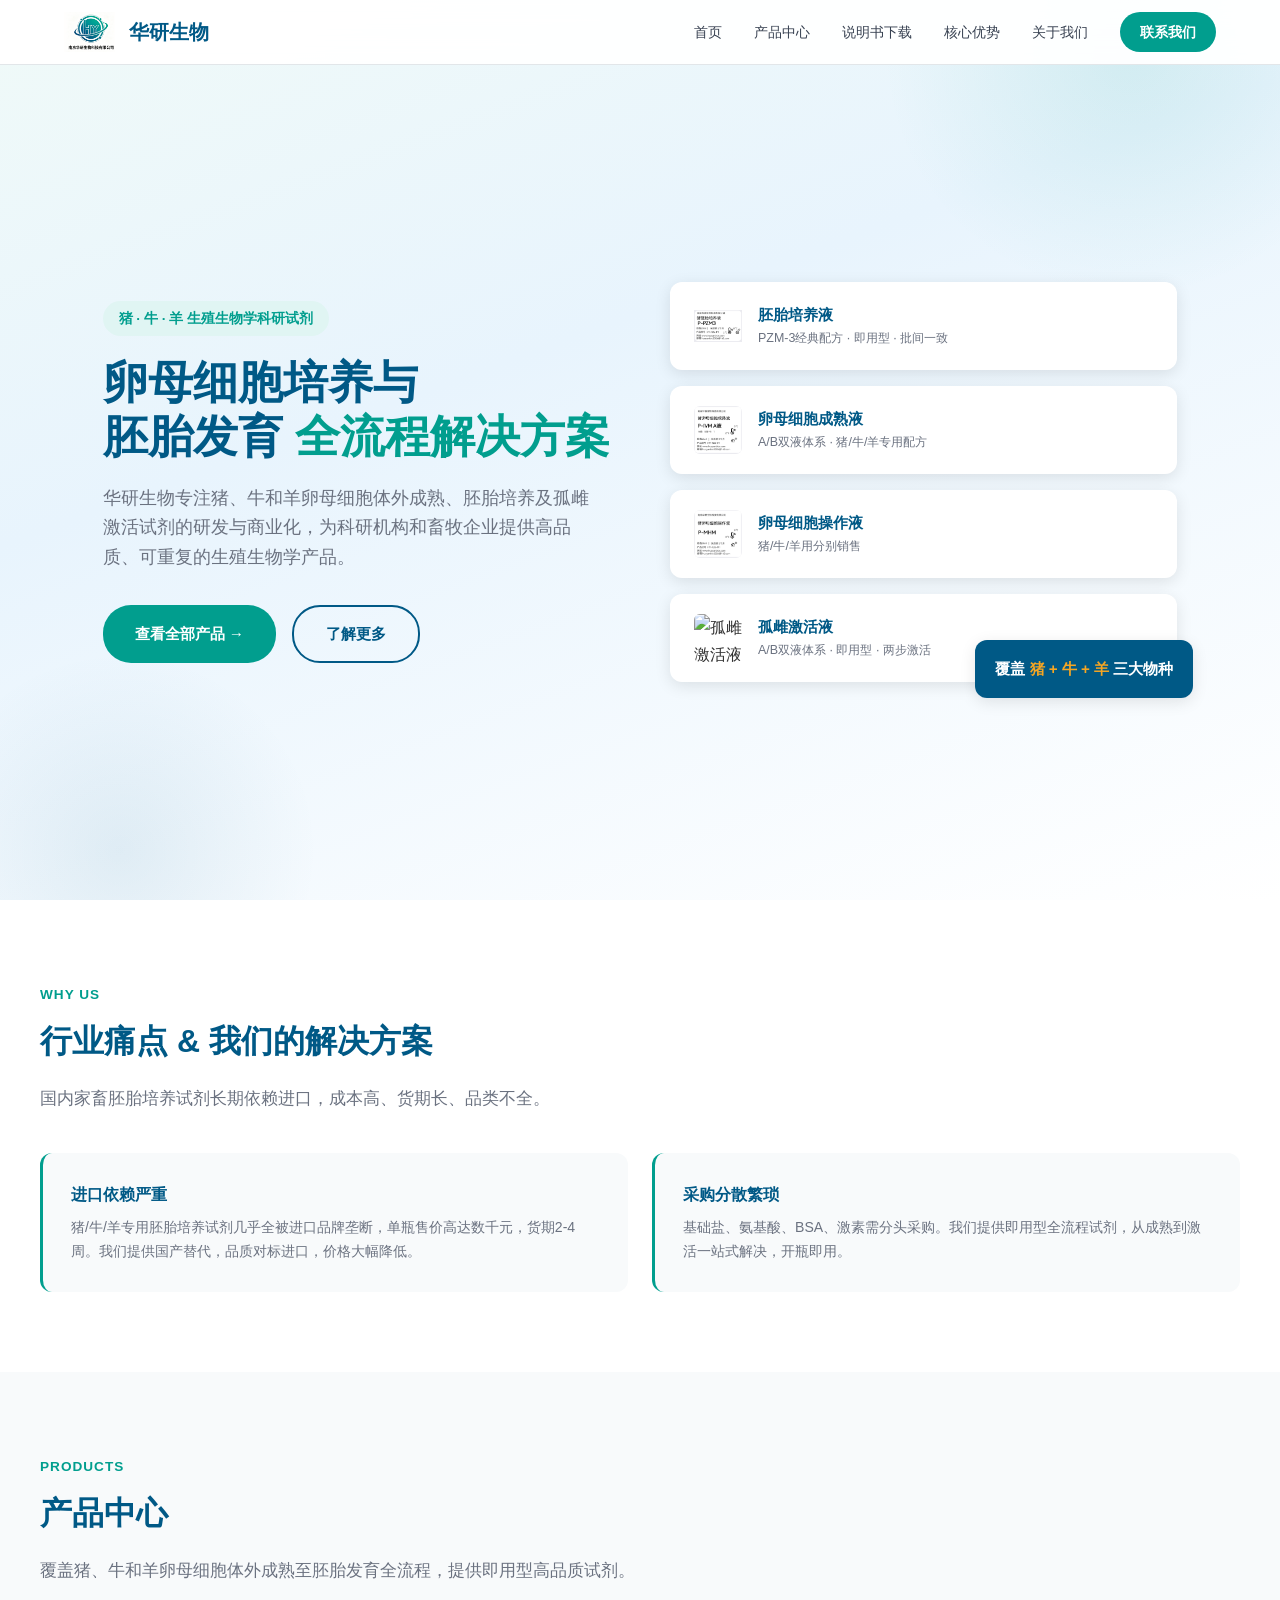
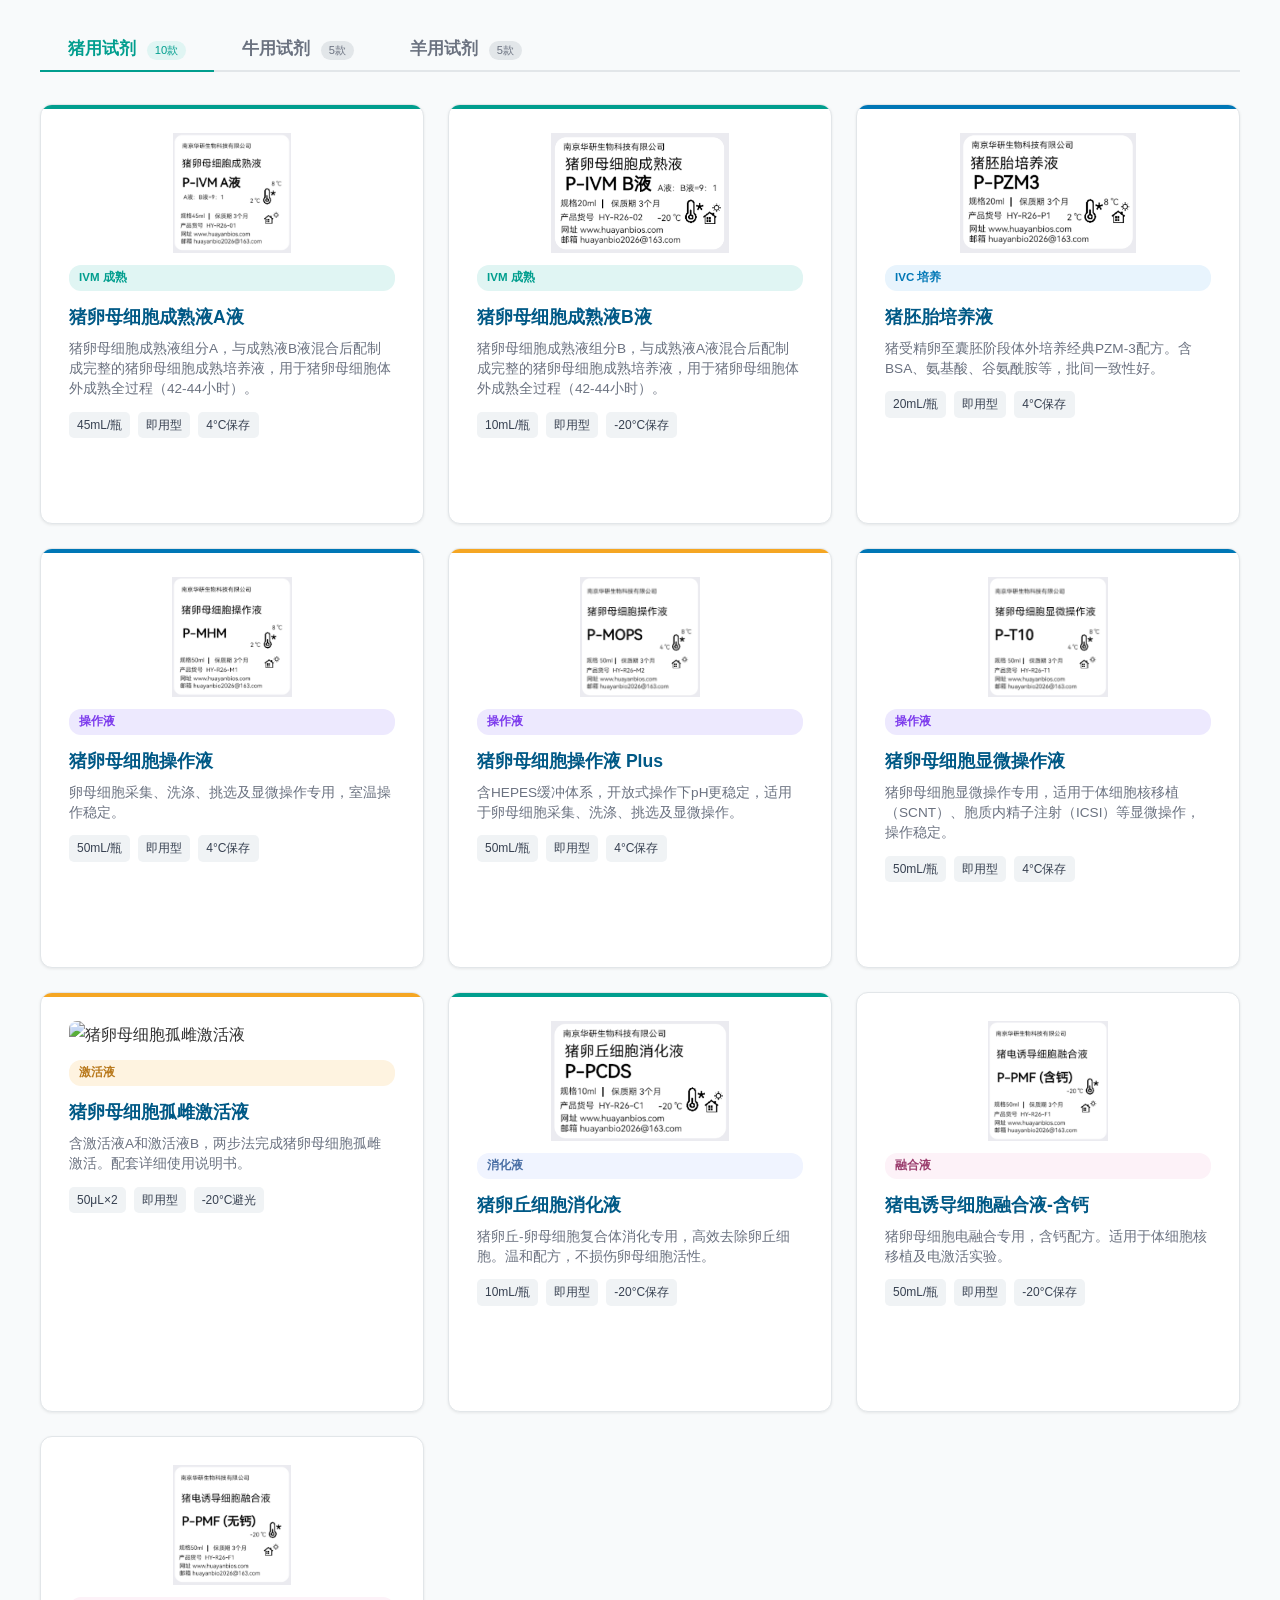
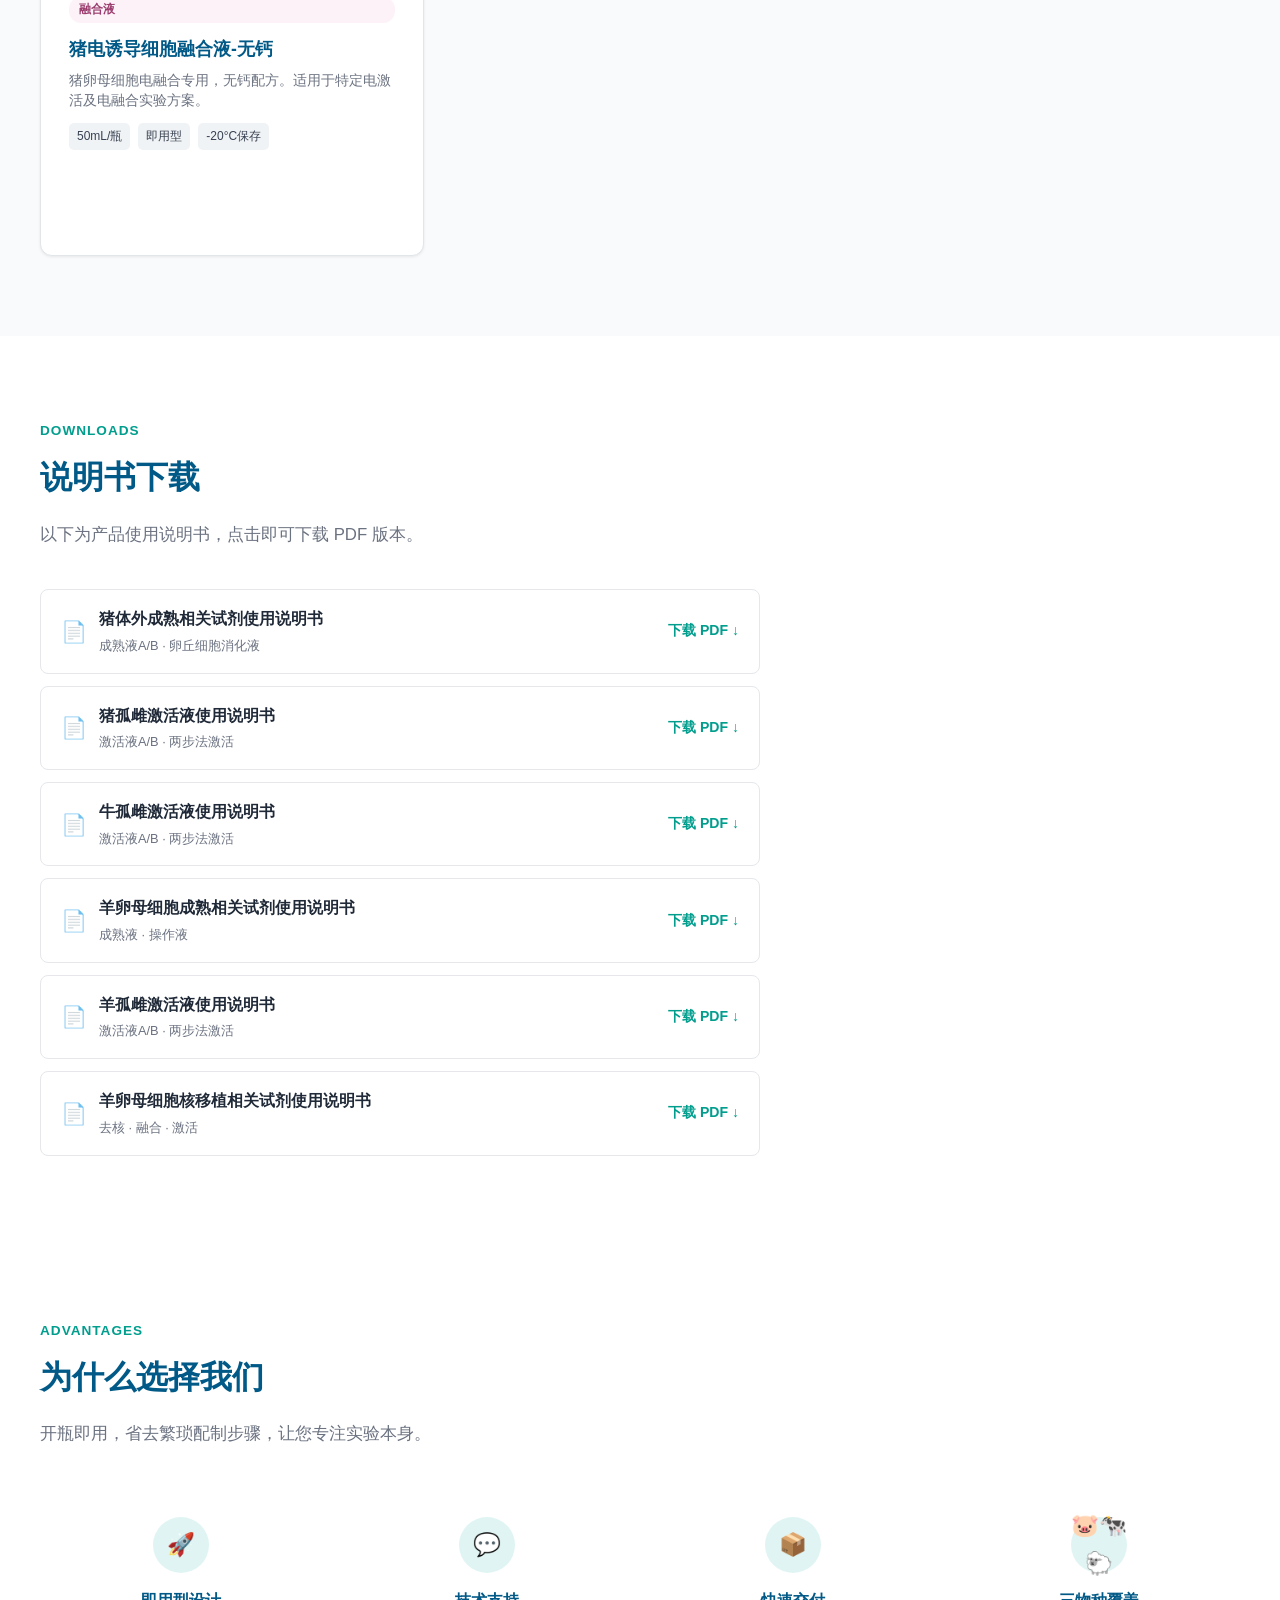
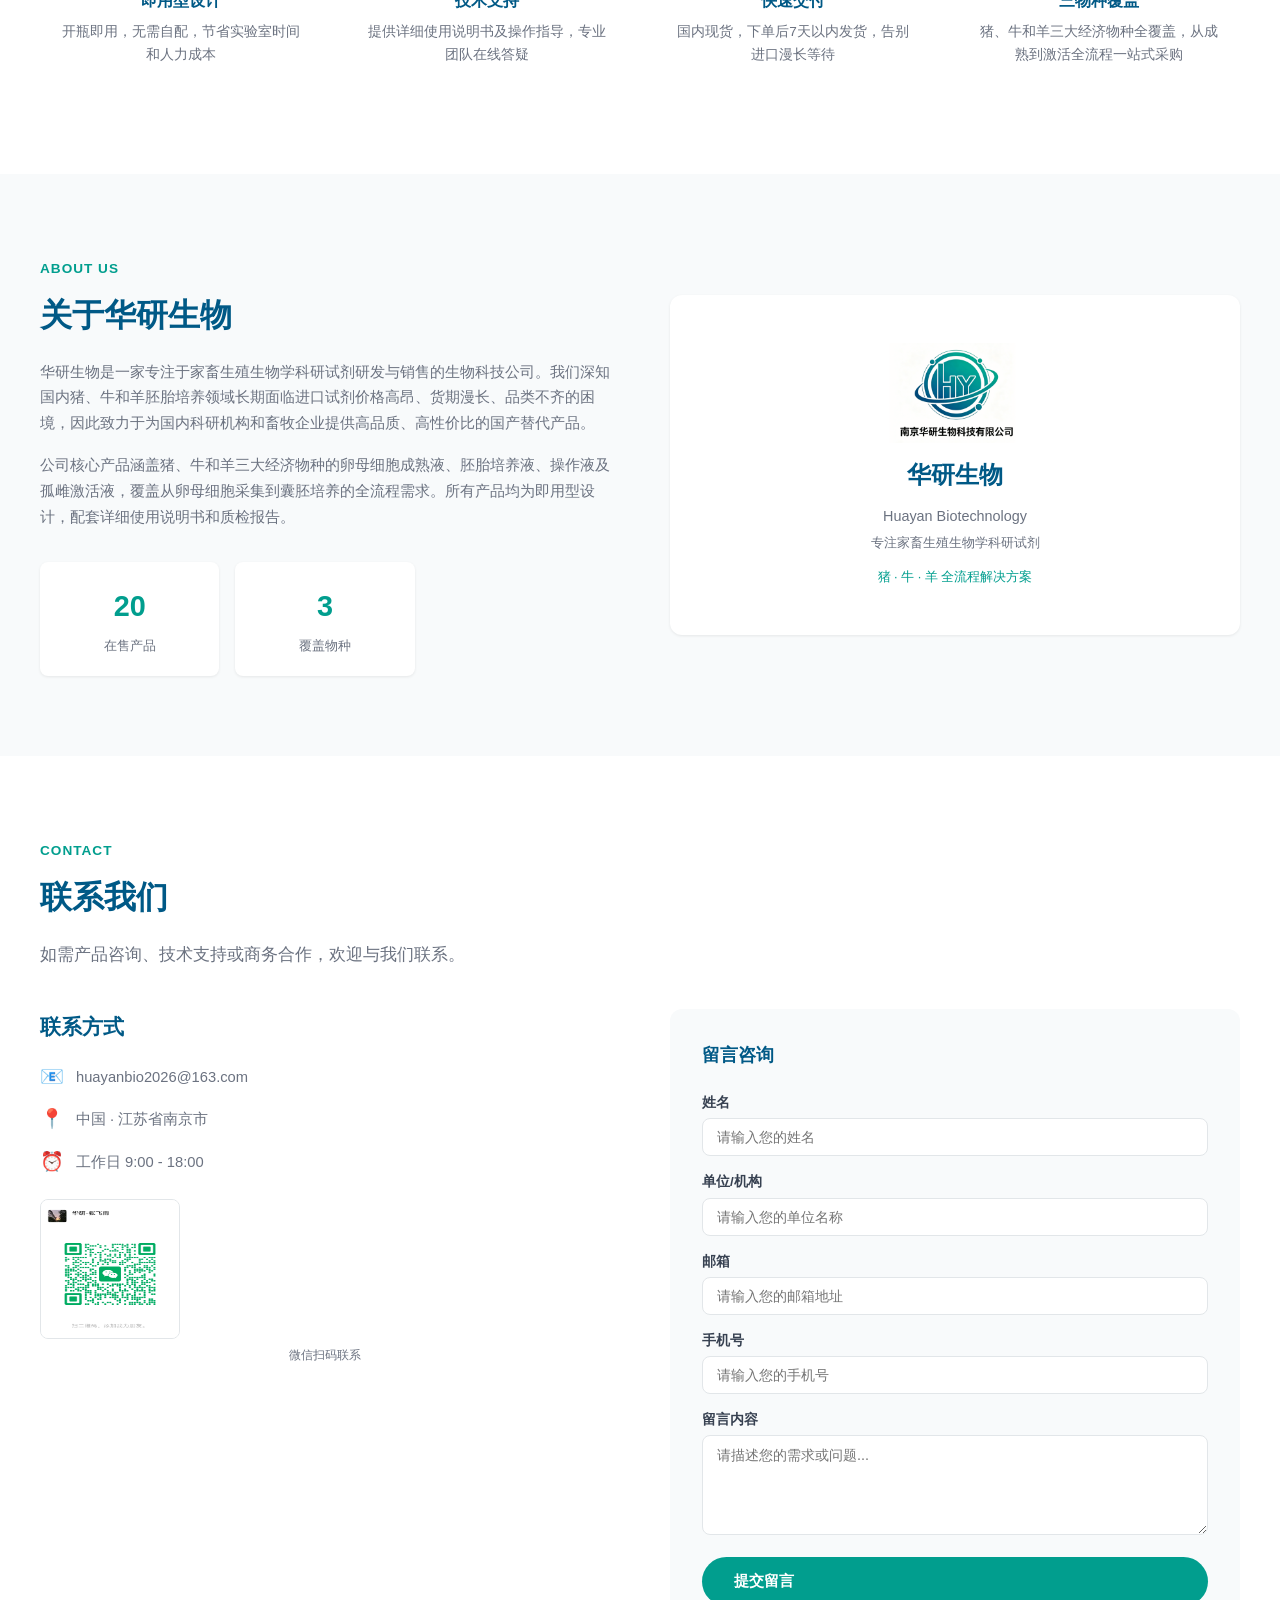
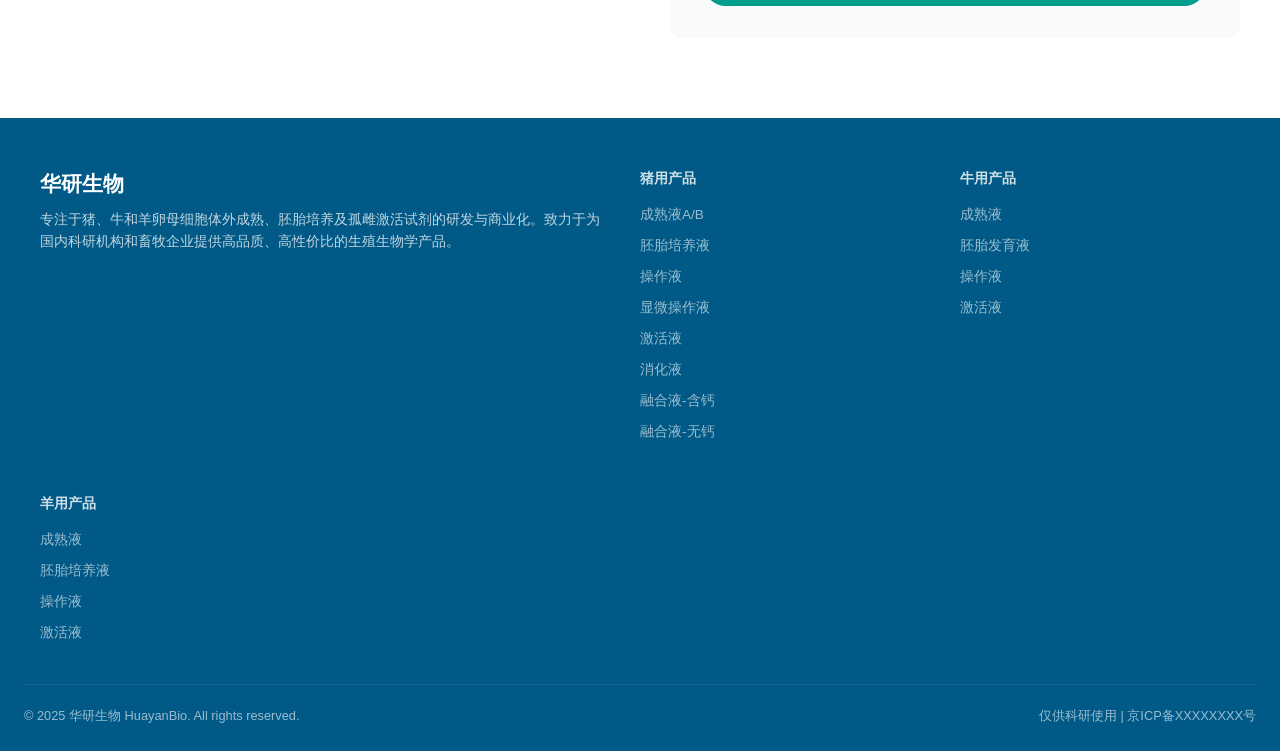
==== commit 3cdd0942: "新增含HEPES的猪/牛/羊卵母细胞操作液Plus" ====
--- a/index.html
+++ b/index.html
@@ -80,9 +80,9 @@
     <p class="section-subtitle">覆盖猪、牛和羊卵母细胞体外成熟至胚胎发育全流程，提供即用型高品质试剂。</p>
 
     <div class="species-tabs">
-      <button class="species-tab active" onclick="switchTab('pig')">猪用试剂 <span class="badge">9款</span></button>
-      <button class="species-tab" onclick="switchTab('cow')">牛用试剂 <span class="badge">4款</span></button>
-      <button class="species-tab" onclick="switchTab('sheep')">羊用试剂 <span class="badge">4款</span></button>
+      <button class="species-tab active" onclick="switchTab('pig')">猪用试剂 <span class="badge">10款</span></button>
+      <button class="species-tab" onclick="switchTab('cow')">牛用试剂 <span class="badge">5款</span></button>
+      <button class="species-tab" onclick="switchTab('sheep')">羊用试剂 <span class="badge">5款</span></button>
     </div>
 
     <div class="tab-content active" id="tab-pig">
@@ -116,6 +116,13 @@
           <div class="prod-specs"><span>50mL/瓶</span><span>即用型</span><span>4°C保存</span></div>
         </div>
         <div class="product-card">
+          <img src="img/icon-pig-manip-plus.png" alt="猪卵母细胞操作液 Plus" class="prod-icon-img">
+          <div class="prod-badge manip">操作液</div>
+          <h3>猪卵母细胞操作液 Plus</h3>
+          <div class="prod-desc">含HEPES缓冲体系，开放式操作下pH更稳定，适用于卵母细胞采集、洗涤、挑选及显微操作。</div>
+          <div class="prod-specs"><span>50mL/瓶</span><span>即用型</span><span>4°C保存</span></div>
+        </div>
+        <div class="product-card">
           <img src="img/icon-pig-micromanip.png" alt="猪卵母细胞显微操作液" class="prod-icon-img">
           <div class="prod-badge manip">操作液</div>
           <h3>猪卵母细胞显微操作液</h3>
@@ -180,6 +187,13 @@
           <div class="prod-specs"><span>50mL/瓶</span><span>即用型</span><span>4°C保存</span></div>
         </div>
         <div class="product-card">
+          <img src="img/icon-cow-manip-plus.png" alt="牛卵母细胞操作液 Plus" class="prod-icon-img">
+          <div class="prod-badge manip">操作液</div>
+          <h3>牛卵母细胞操作液 Plus</h3>
+          <div class="prod-desc">含HEPES缓冲体系，开放式操作下pH更稳定，适用于牛卵母细胞采集、洗涤及显微操作。</div>
+          <div class="prod-specs"><span>50mL/瓶</span><span>即用型</span><span>4°C保存</span></div>
+        </div>
+        <div class="product-card">
           <img src="img/icon-cow-activation-combo.png" alt="牛卵母细胞孤雌激活液" class="prod-icon-img">
           <div class="prod-badge act">激活液</div>
           <h3>牛卵母细胞孤雌激活液</h3>
@@ -211,6 +225,13 @@
           <div class="prod-badge manip">操作液</div>
           <h3>羊卵母细胞操作液</h3>
           <div class="prod-desc">羊卵母细胞采集、洗涤及显微操作专用，室温下稳定维持卵母细胞活性。</div>
+          <div class="prod-specs"><span>50mL/瓶</span><span>即用型</span><span>4°C保存</span></div>
+        </div>
+        <div class="product-card">
+          <img src="img/icon-sheep-manip-plus.png" alt="羊卵母细胞操作液 Plus" class="prod-icon-img">
+          <div class="prod-badge manip">操作液</div>
+          <h3>羊卵母细胞操作液 Plus</h3>
+          <div class="prod-desc">含HEPES缓冲体系，开放式操作下pH更稳定，适用于羊卵母细胞采集、洗涤及显微操作。</div>
           <div class="prod-specs"><span>50mL/瓶</span><span>即用型</span><span>4°C保存</span></div>
         </div>
         <div class="product-card">
@@ -317,7 +338,7 @@
         <p>华研生物是一家专注于家畜生殖生物学科研试剂研发与销售的生物科技公司。我们深知国内猪、牛和羊胚胎培养领域长期面临进口试剂价格高昂、货期漫长、品类不齐的困境，因此致力于为国内科研机构和畜牧企业提供高品质、高性价比的国产替代产品。</p>
         <p>公司核心产品涵盖猪、牛和羊三大经济物种的卵母细胞成熟液、胚胎培养液、操作液及孤雌激活液，覆盖从卵母细胞采集到囊胚培养的全流程需求。所有产品均为即用型设计，配套详细使用说明书和质检报告。</p>
         <div class="about-stats">
-          <div class="stat-card"><div class="num">17</div><div class="label">在售产品</div></div>
+          <div class="stat-card"><div class="num">20</div><div class="label">在售产品</div></div>
           <div class="stat-card"><div class="num">3</div><div class="label">覆盖物种</div></div>
           
         </div>
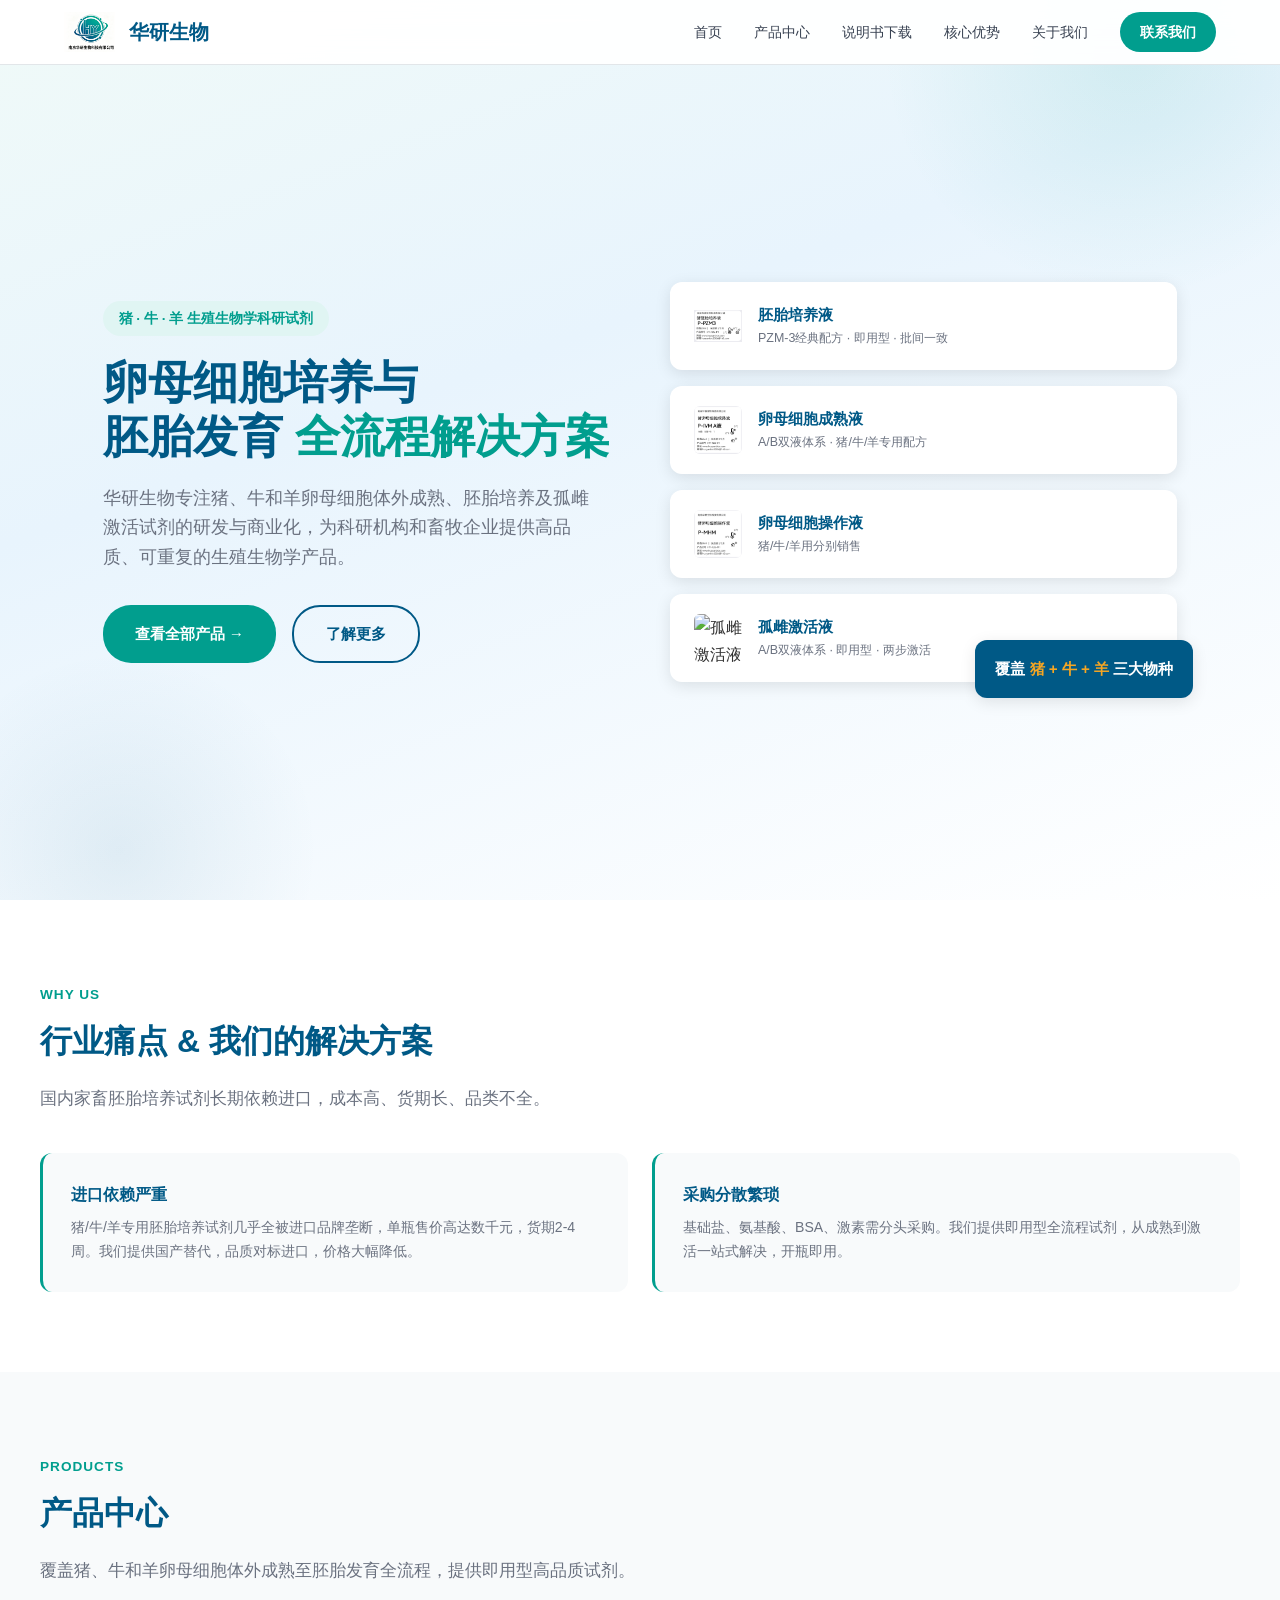
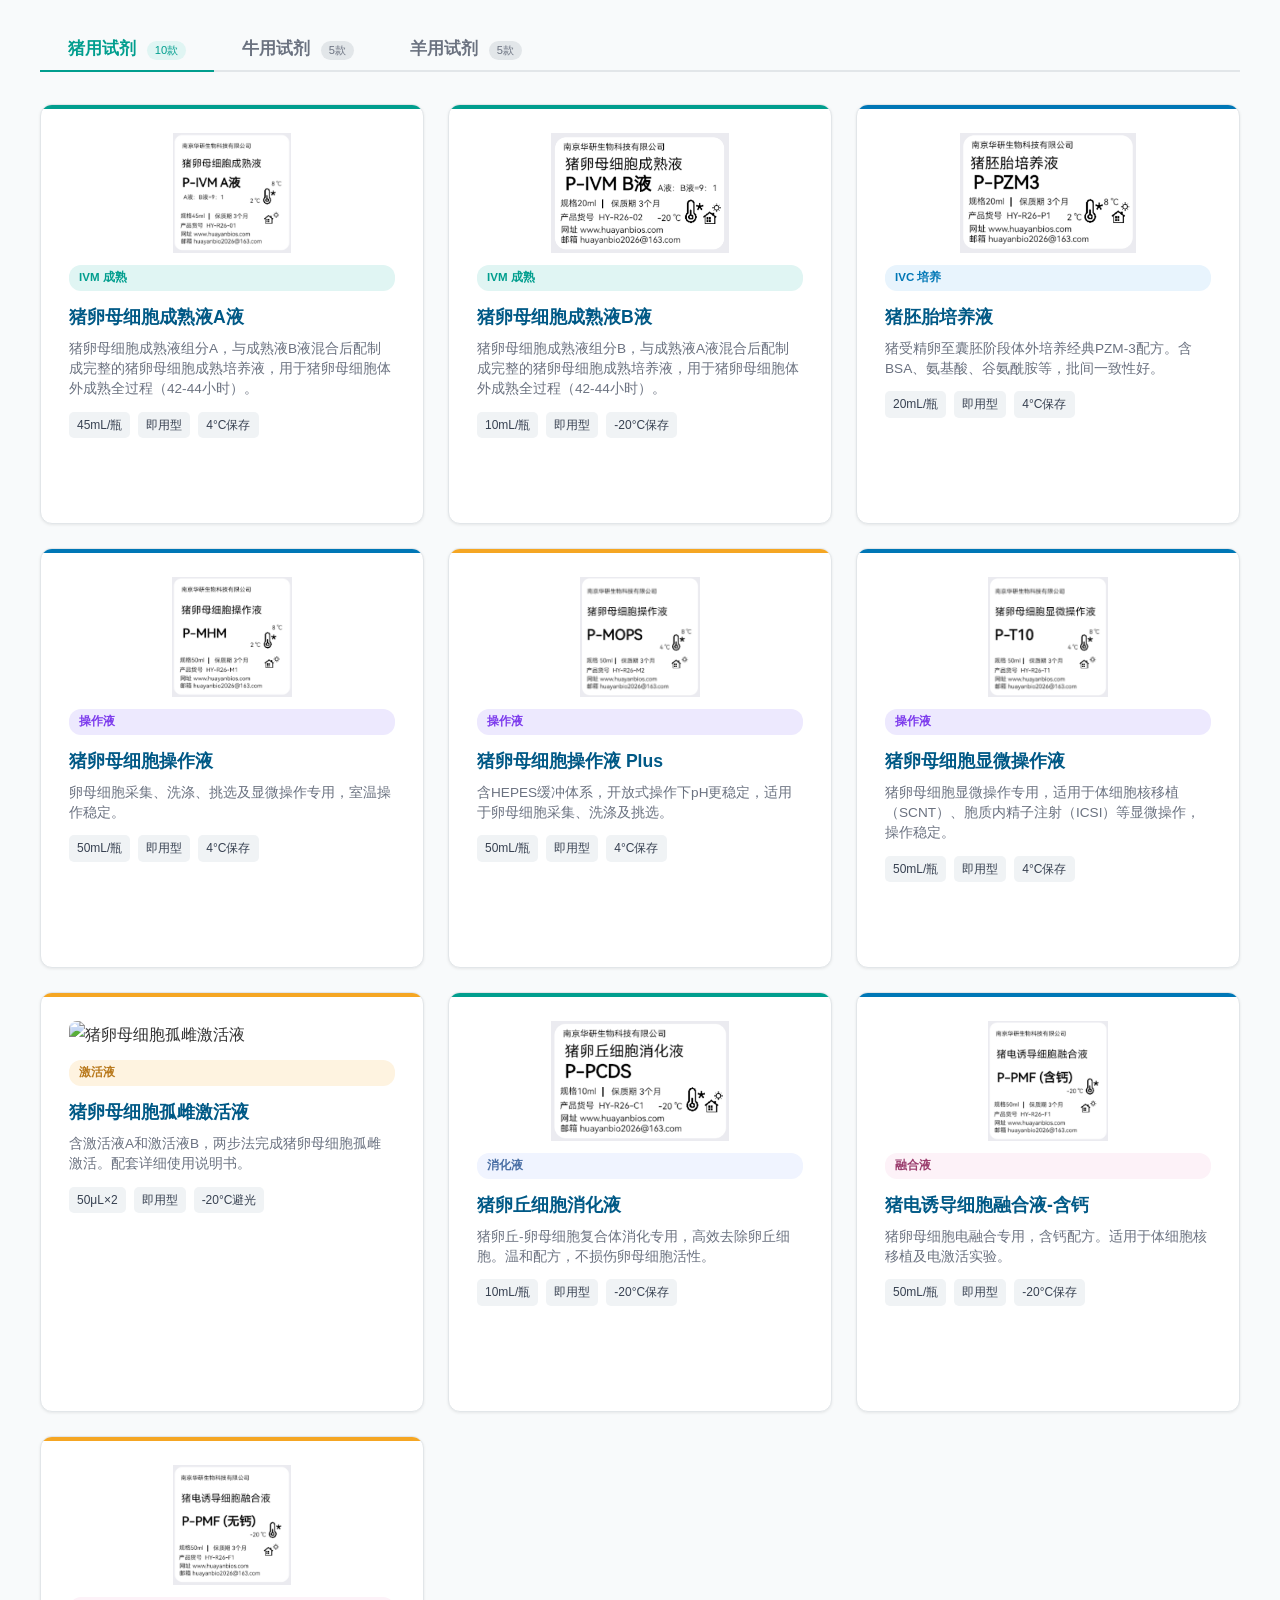
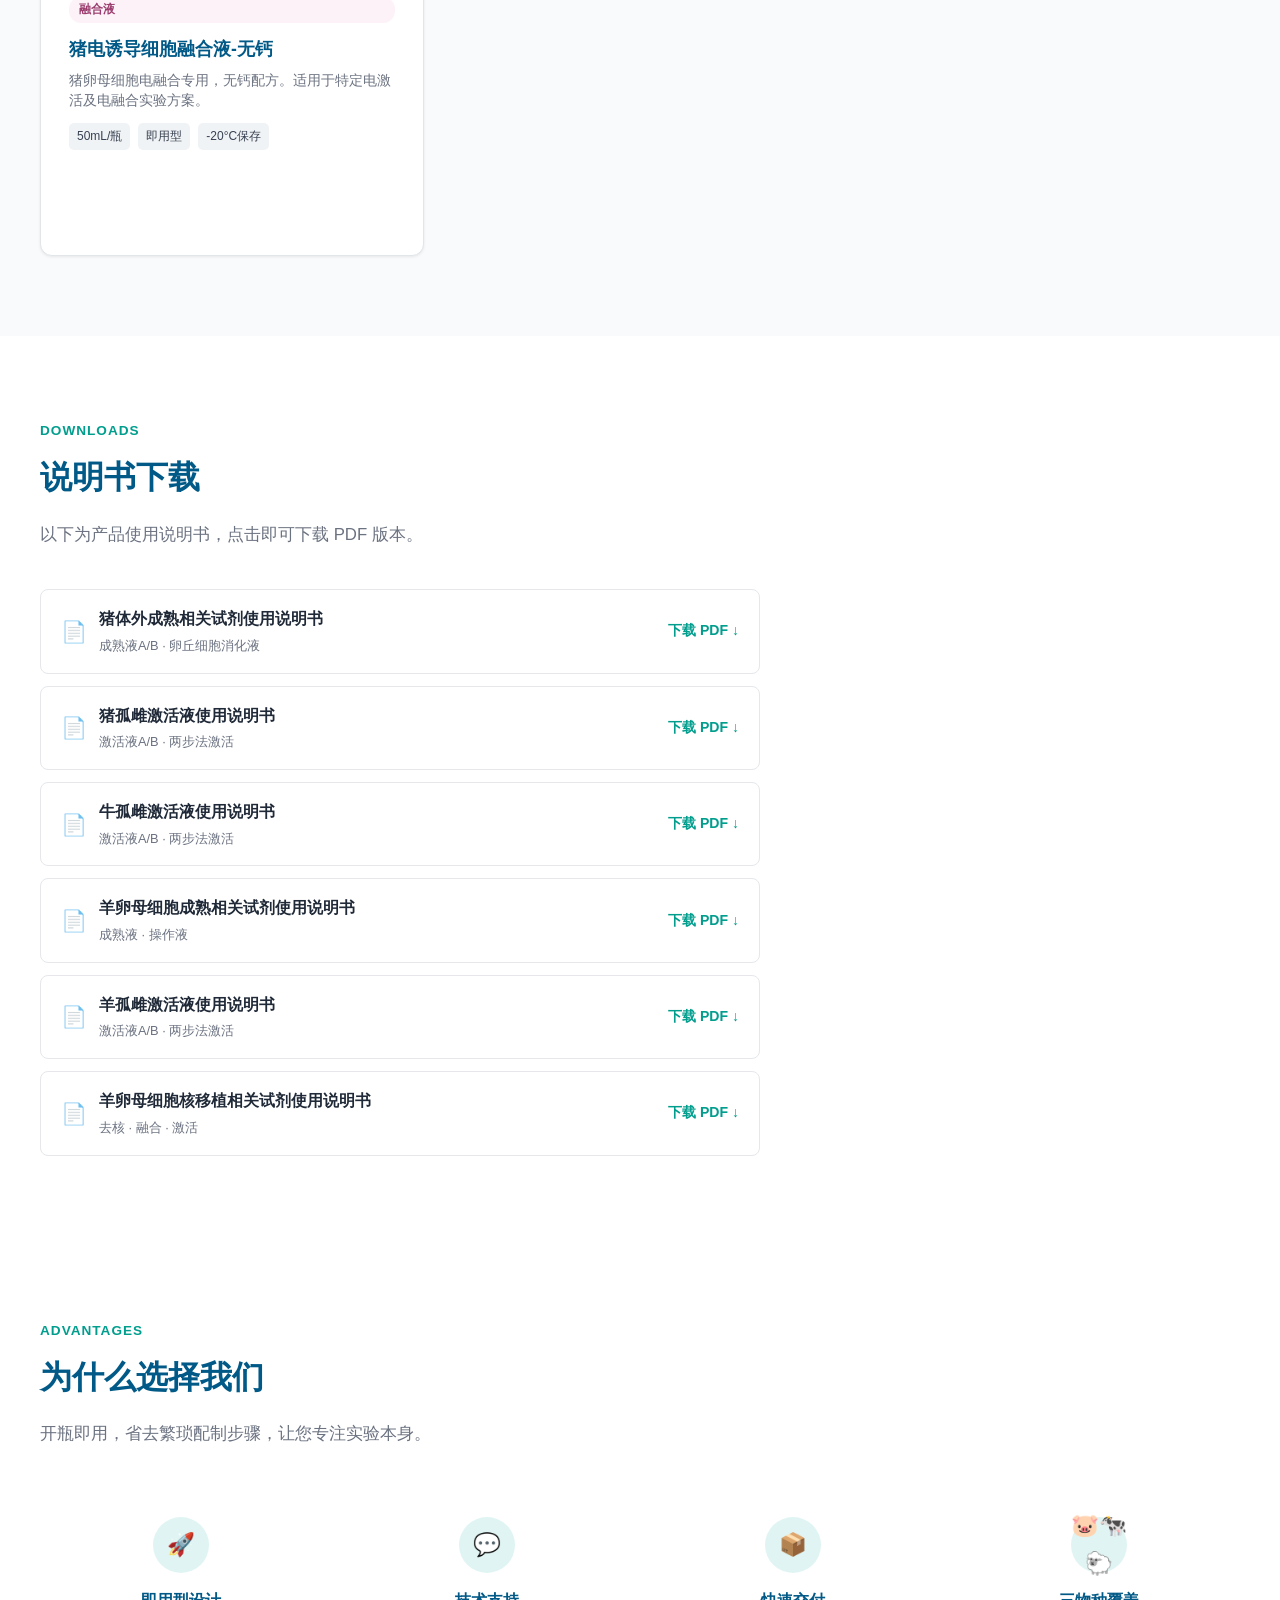
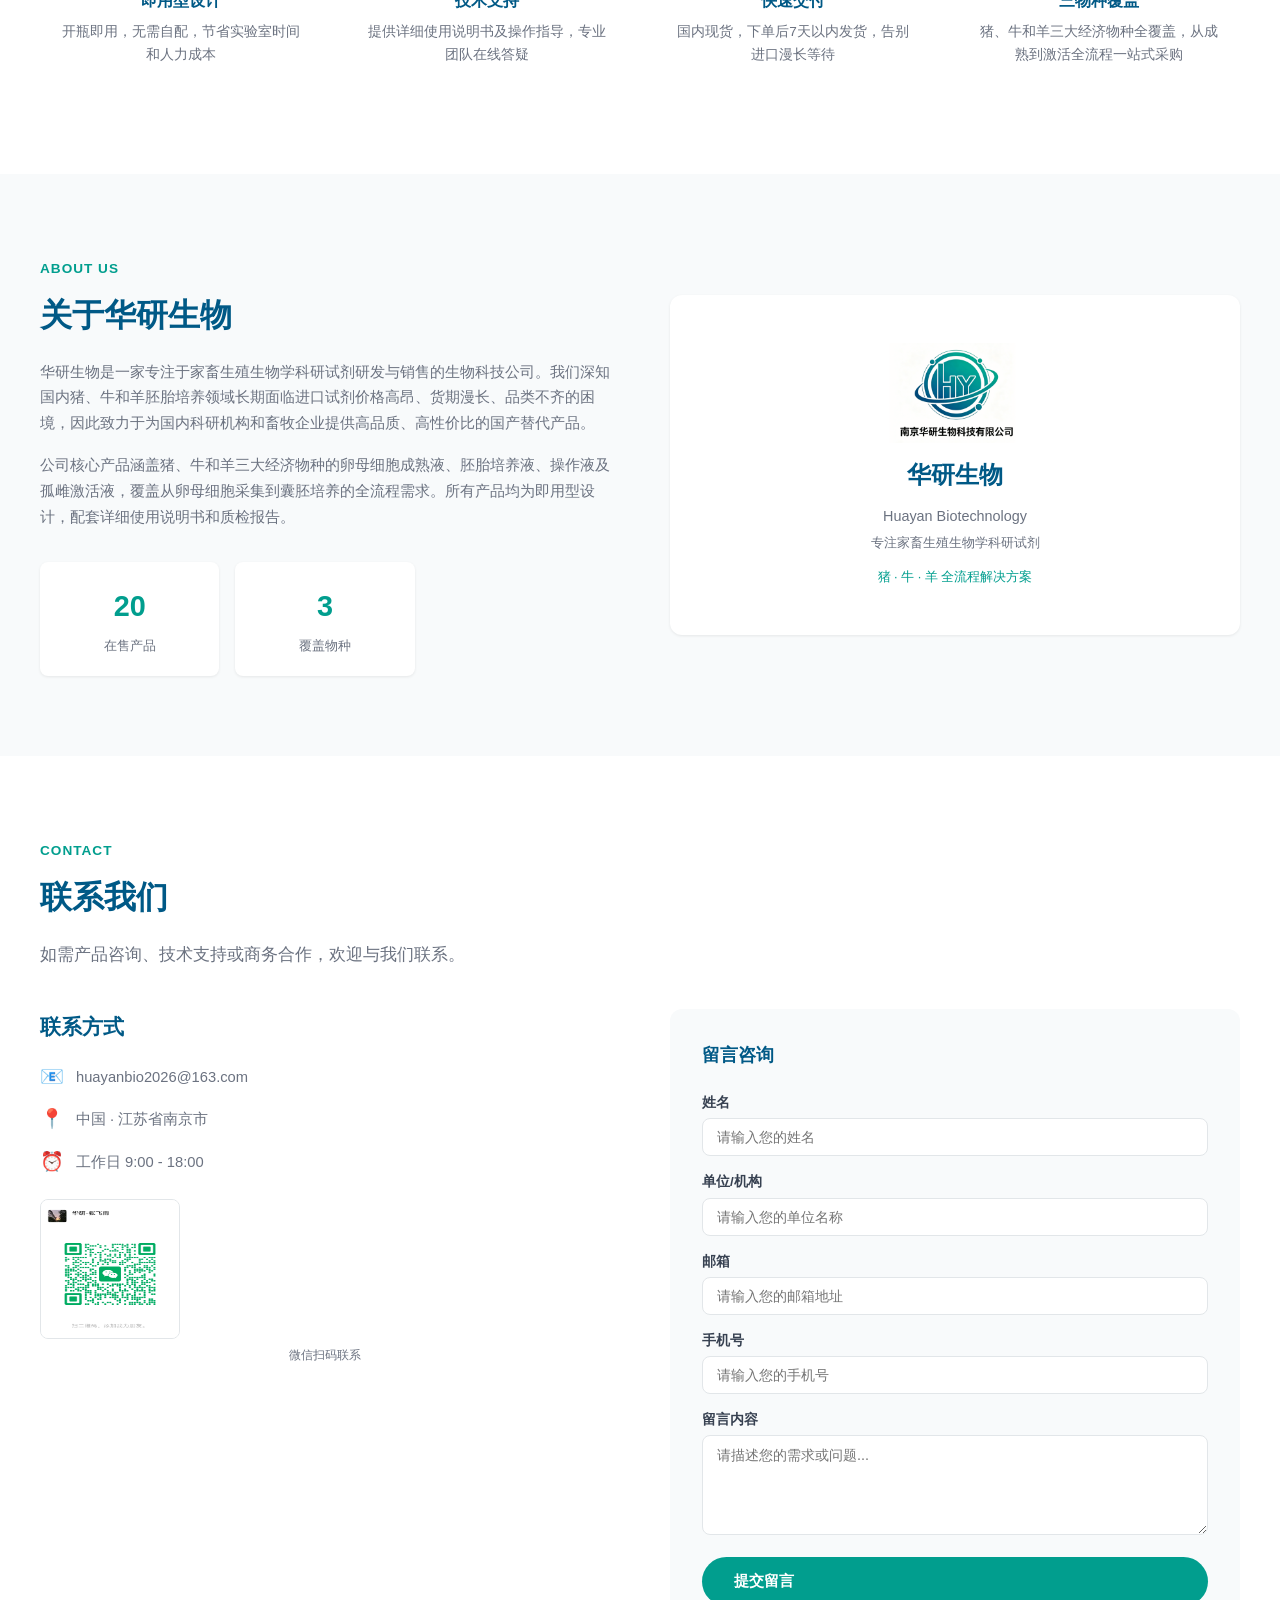
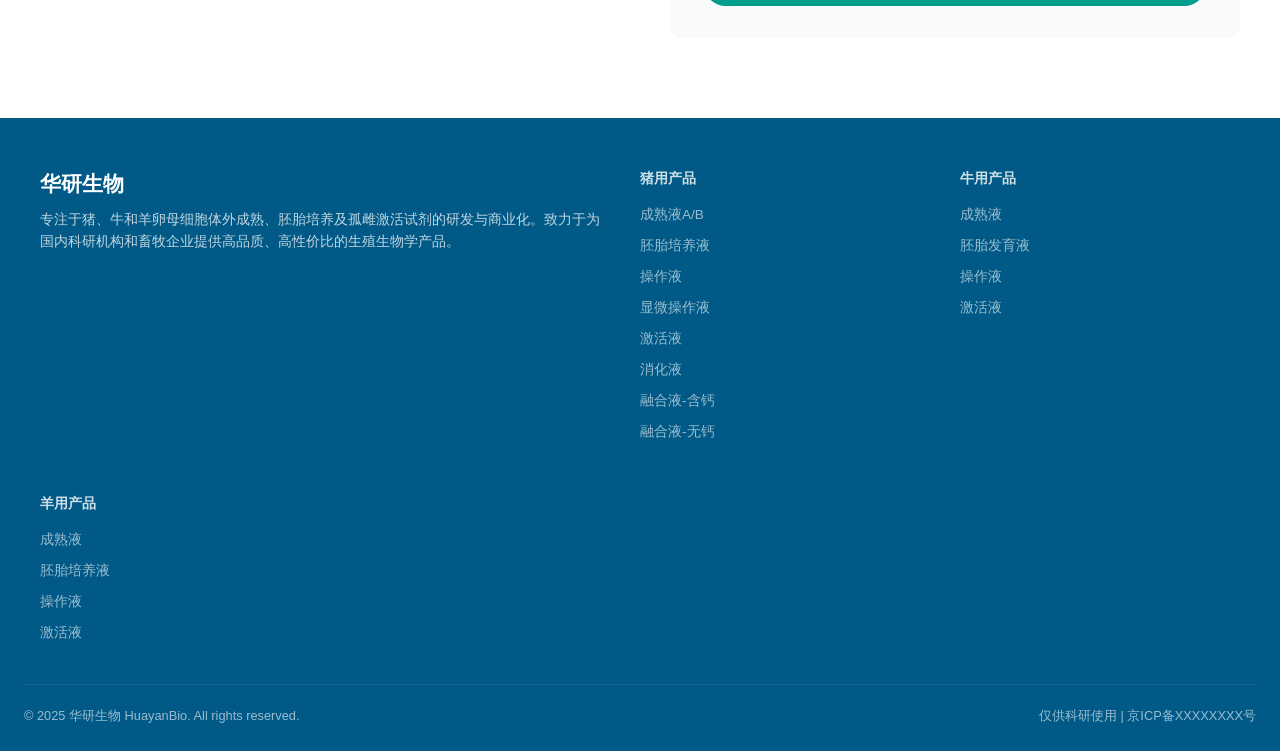
==== commit eb4d5bb6: "调整操作液Plus描述，不用于显微操作" ====
--- a/index.html
+++ b/index.html
@@ -119,7 +119,7 @@
           <img src="img/icon-pig-manip-plus.png" alt="猪卵母细胞操作液 Plus" class="prod-icon-img">
           <div class="prod-badge manip">操作液</div>
           <h3>猪卵母细胞操作液 Plus</h3>
-          <div class="prod-desc">含HEPES缓冲体系，开放式操作下pH更稳定，适用于卵母细胞采集、洗涤、挑选及显微操作。</div>
+          <div class="prod-desc">含HEPES缓冲体系，开放式操作下pH更稳定，适用于卵母细胞采集、洗涤及挑选。</div>
           <div class="prod-specs"><span>50mL/瓶</span><span>即用型</span><span>4°C保存</span></div>
         </div>
         <div class="product-card">
@@ -190,7 +190,7 @@
           <img src="img/icon-cow-manip-plus.png" alt="牛卵母细胞操作液 Plus" class="prod-icon-img">
           <div class="prod-badge manip">操作液</div>
           <h3>牛卵母细胞操作液 Plus</h3>
-          <div class="prod-desc">含HEPES缓冲体系，开放式操作下pH更稳定，适用于牛卵母细胞采集、洗涤及显微操作。</div>
+          <div class="prod-desc">含HEPES缓冲体系，开放式操作下pH更稳定，适用于牛卵母细胞采集及洗涤。</div>
           <div class="prod-specs"><span>50mL/瓶</span><span>即用型</span><span>4°C保存</span></div>
         </div>
         <div class="product-card">
@@ -231,7 +231,7 @@
           <img src="img/icon-sheep-manip-plus.png" alt="羊卵母细胞操作液 Plus" class="prod-icon-img">
           <div class="prod-badge manip">操作液</div>
           <h3>羊卵母细胞操作液 Plus</h3>
-          <div class="prod-desc">含HEPES缓冲体系，开放式操作下pH更稳定，适用于羊卵母细胞采集、洗涤及显微操作。</div>
+          <div class="prod-desc">含HEPES缓冲体系，开放式操作下pH更稳定，适用于羊卵母细胞采集及洗涤。</div>
           <div class="prod-specs"><span>50mL/瓶</span><span>即用型</span><span>4°C保存</span></div>
         </div>
         <div class="product-card">
--- a/css/style.css
+++ b/css/style.css
@@ -95,6 +95,8 @@
 .product-card:nth-child(6)::before{background:var(--blue-mid)}
 .product-card:nth-child(7)::before{background:var(--gold)}
 .product-card:nth-child(8)::before{background:var(--teal)}
+.product-card:nth-child(9)::before{background:var(--blue-mid)}
+.product-card:nth-child(10)::before{background:var(--gold)}
 
 .product-card .prod-badge{display:inline-block;padding:3px 10px;border-radius:12px;font-size:.72rem;font-weight:600;margin-bottom:12px}
 .product-card .prod-badge.ivm{background:var(--teal-light);color:var(--teal)}
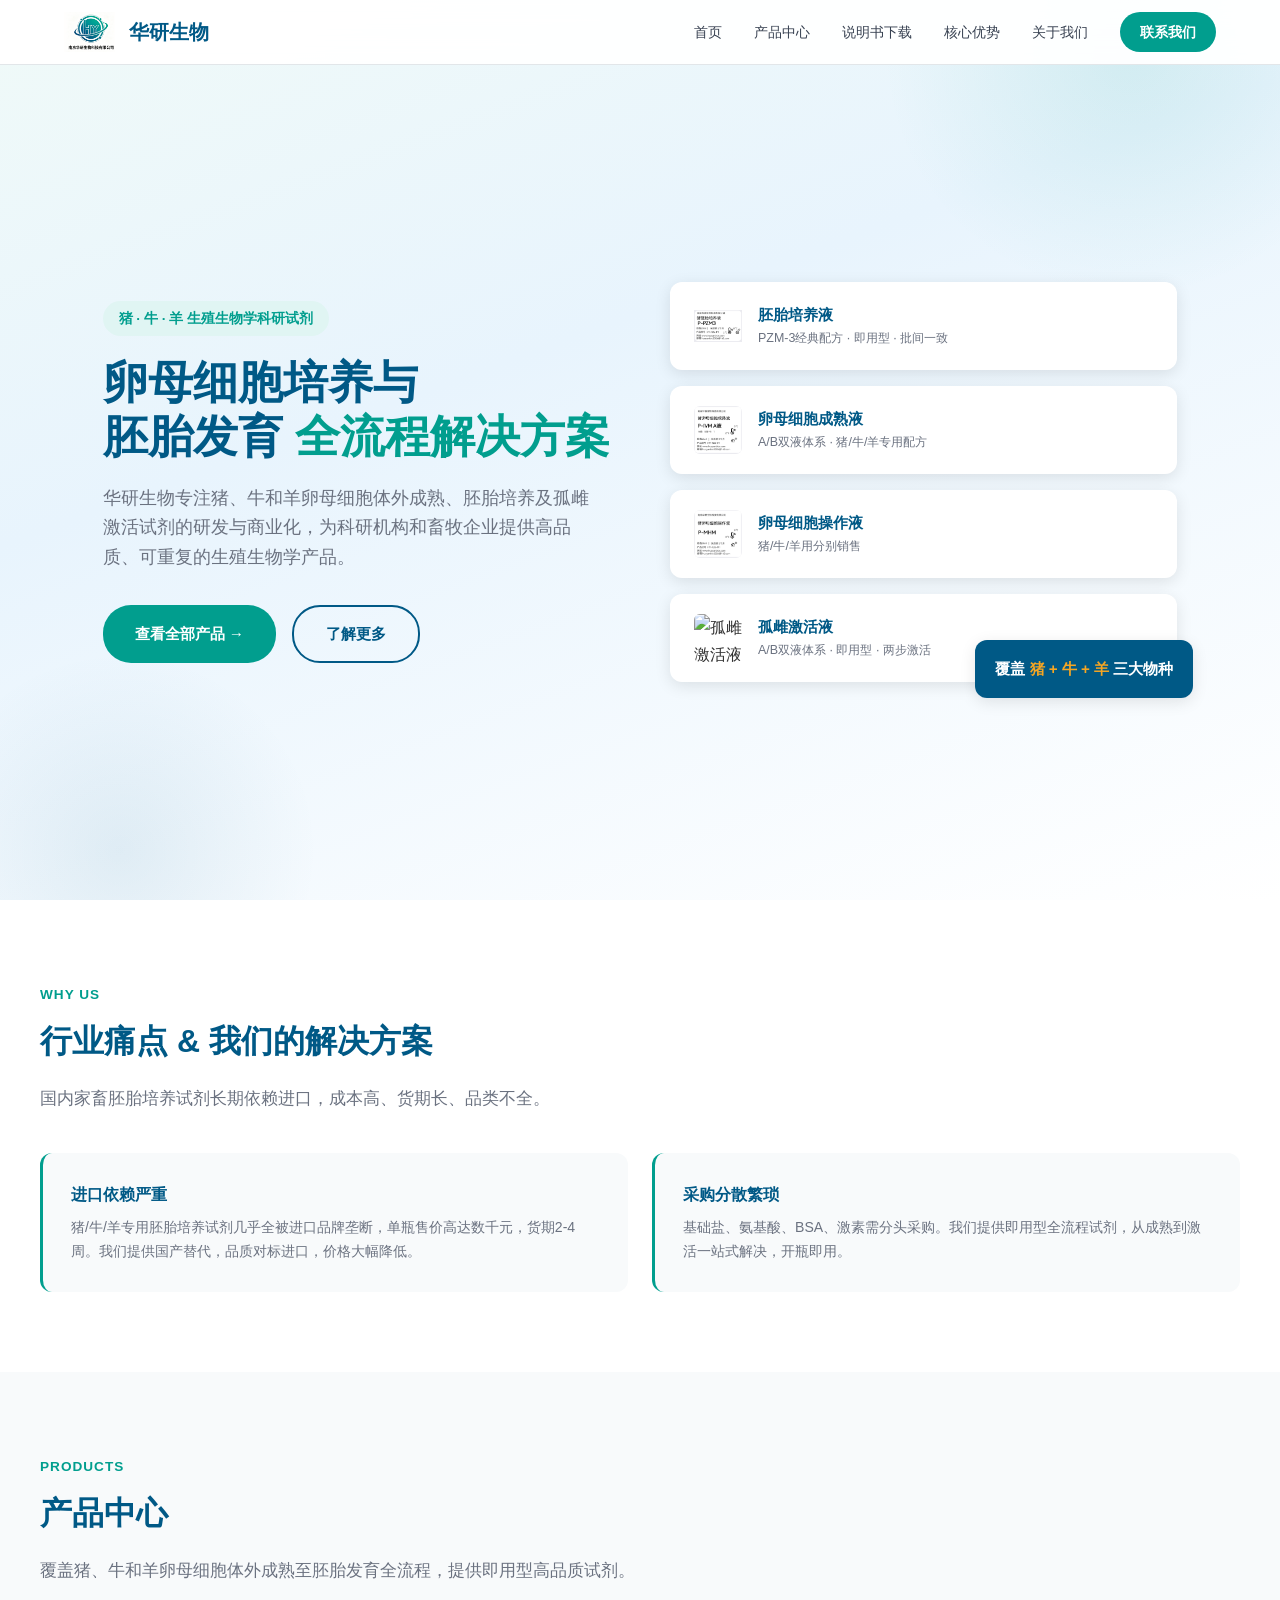
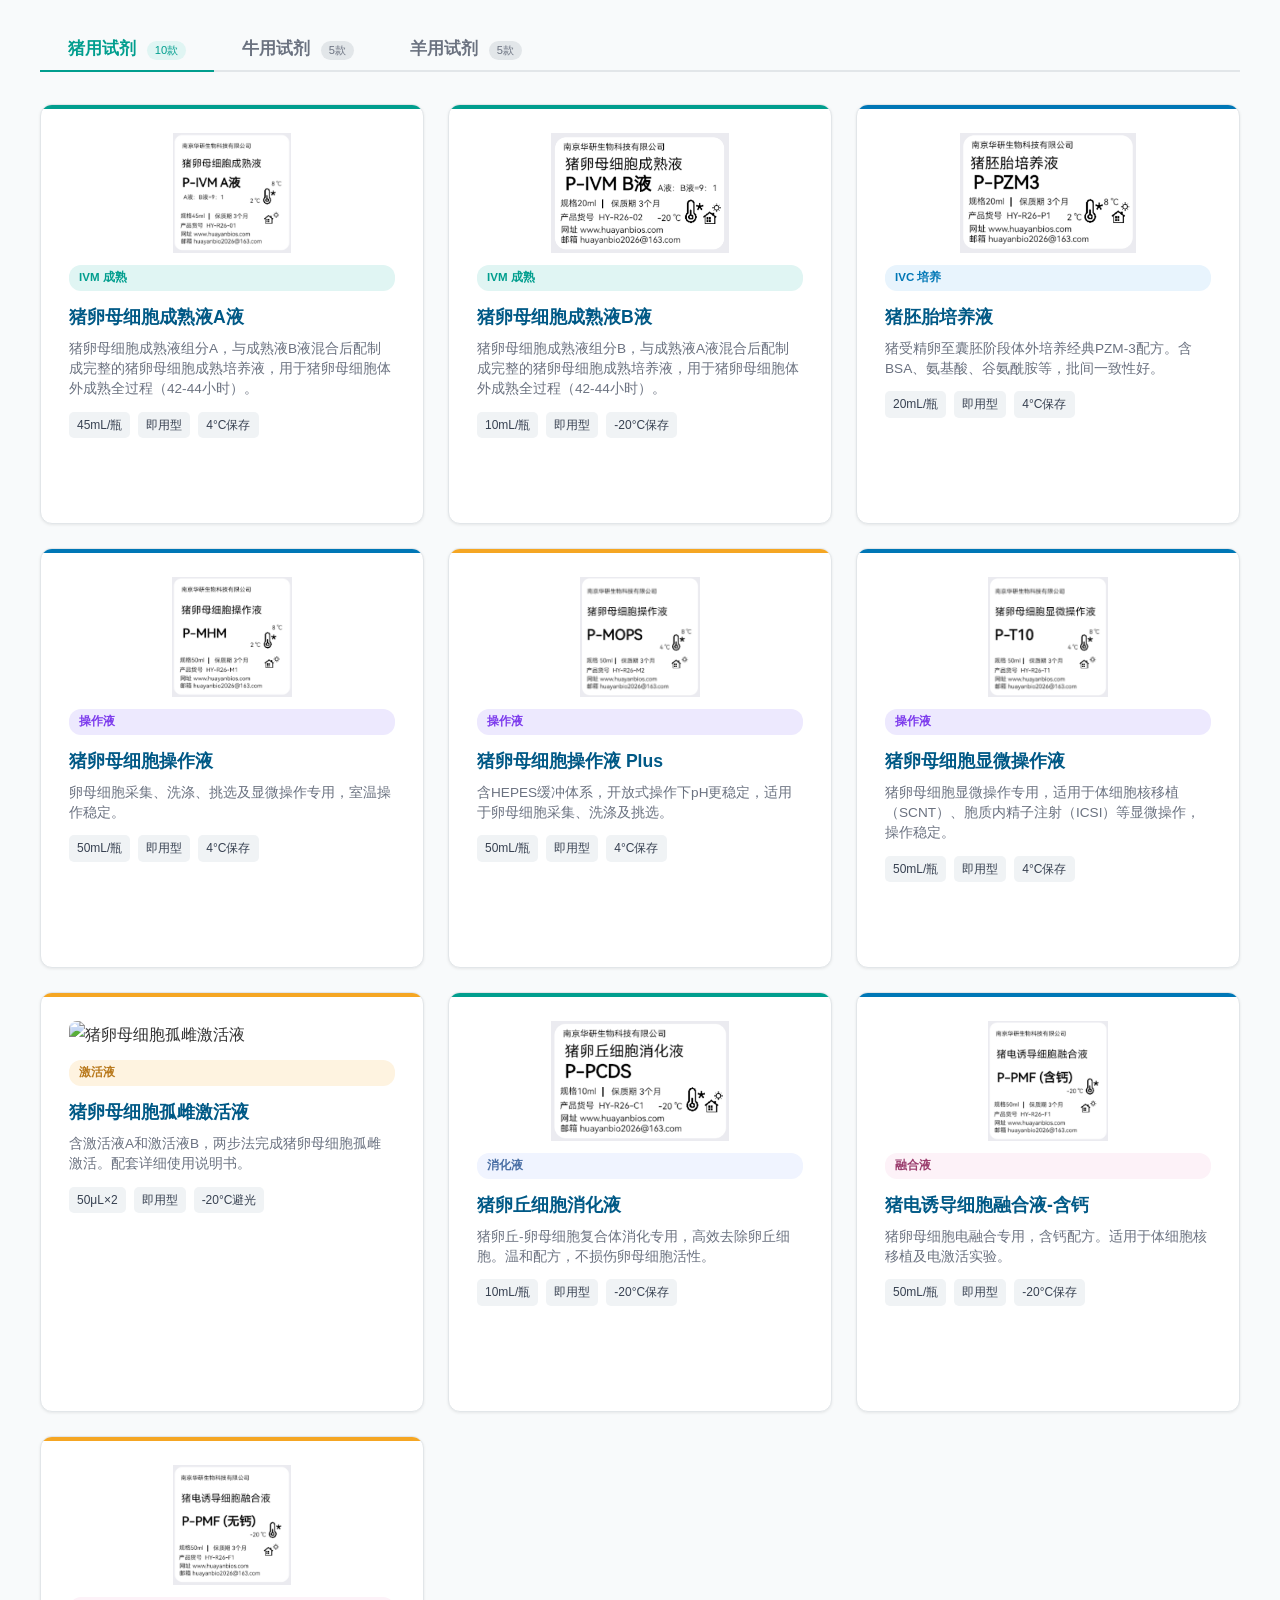
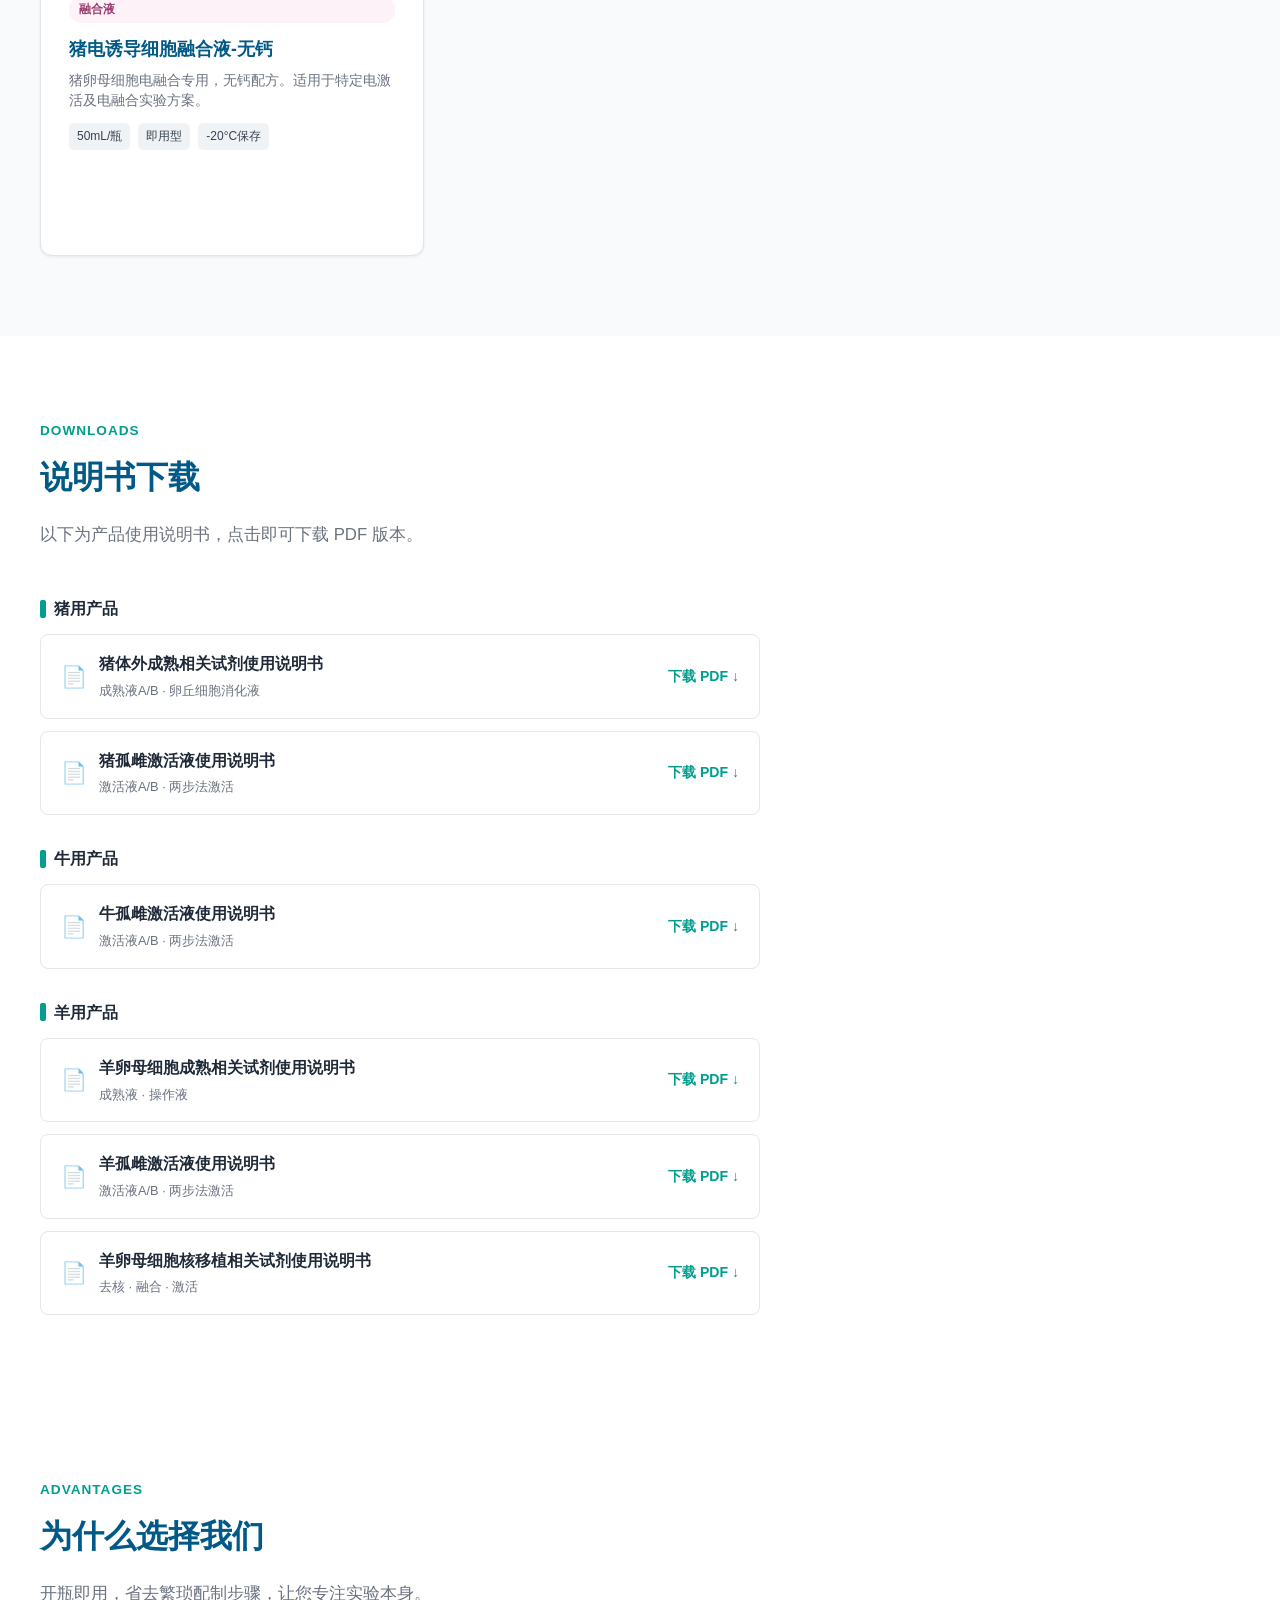
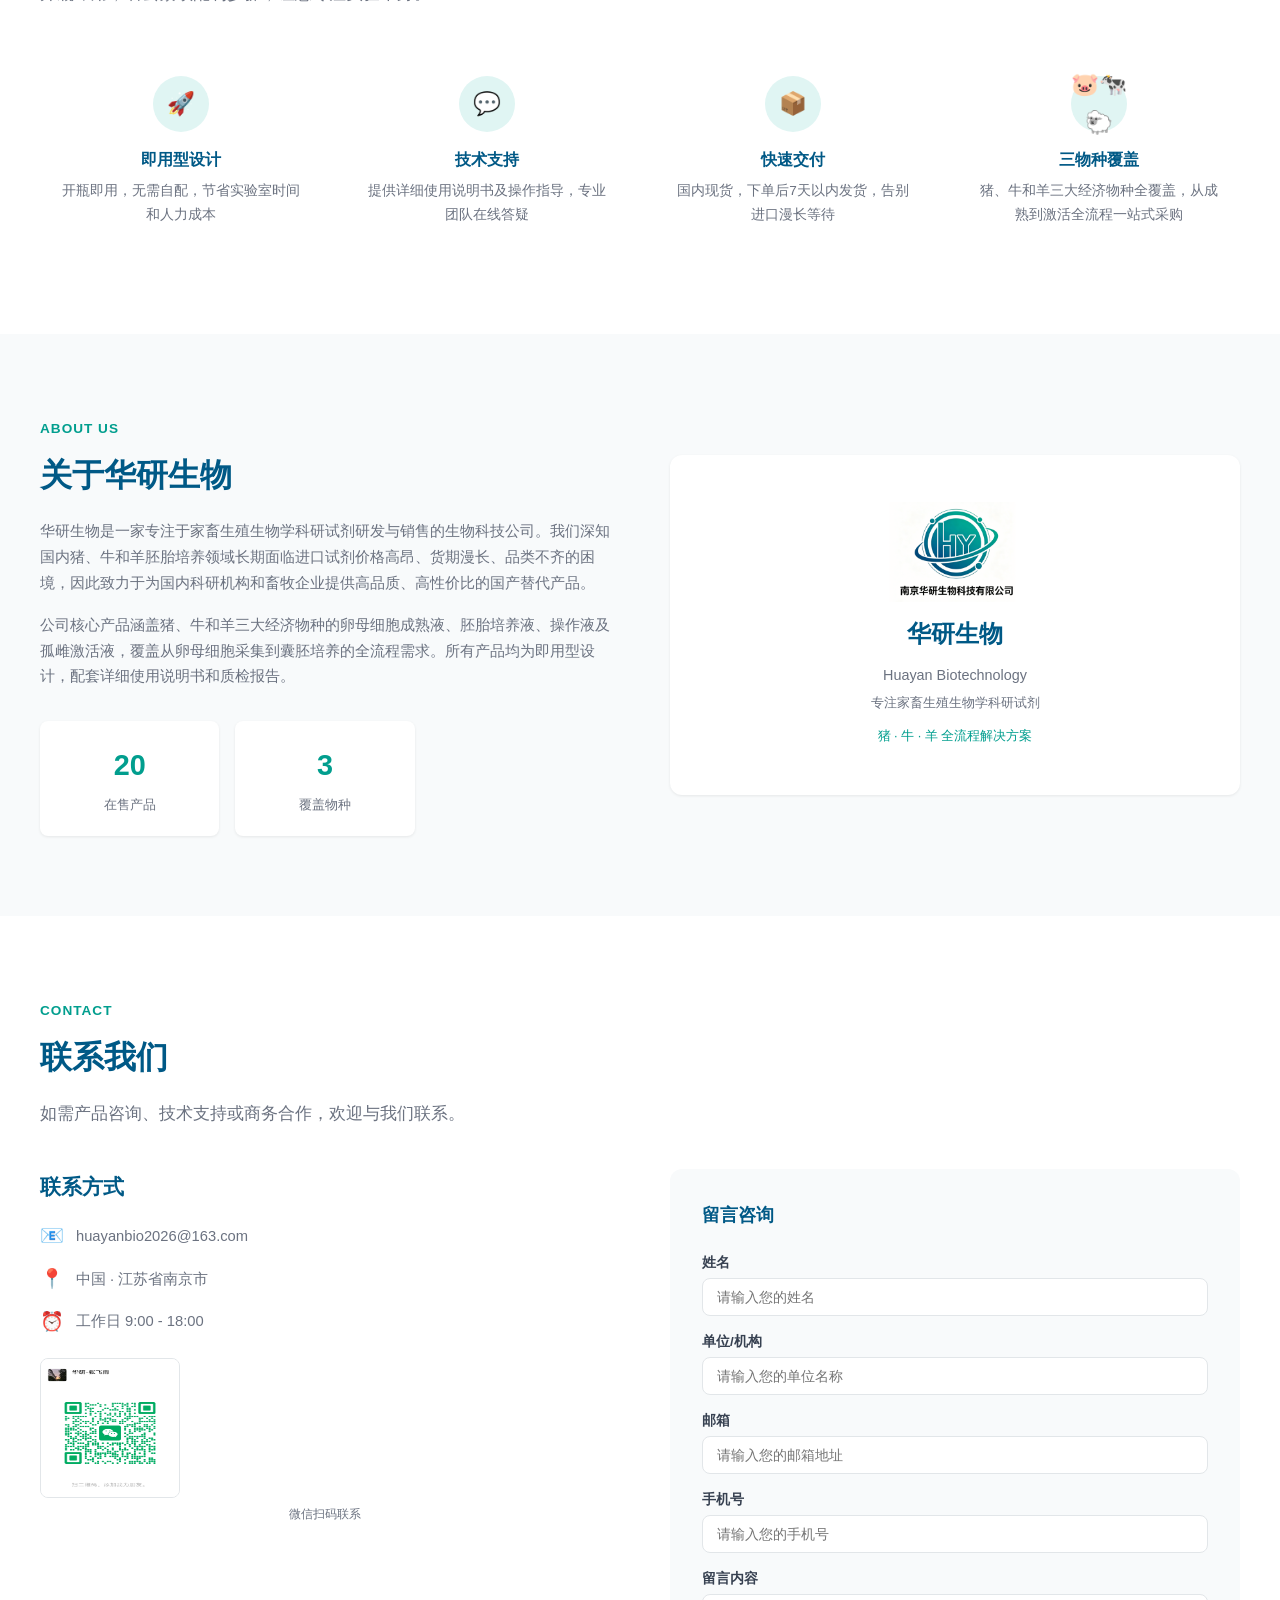
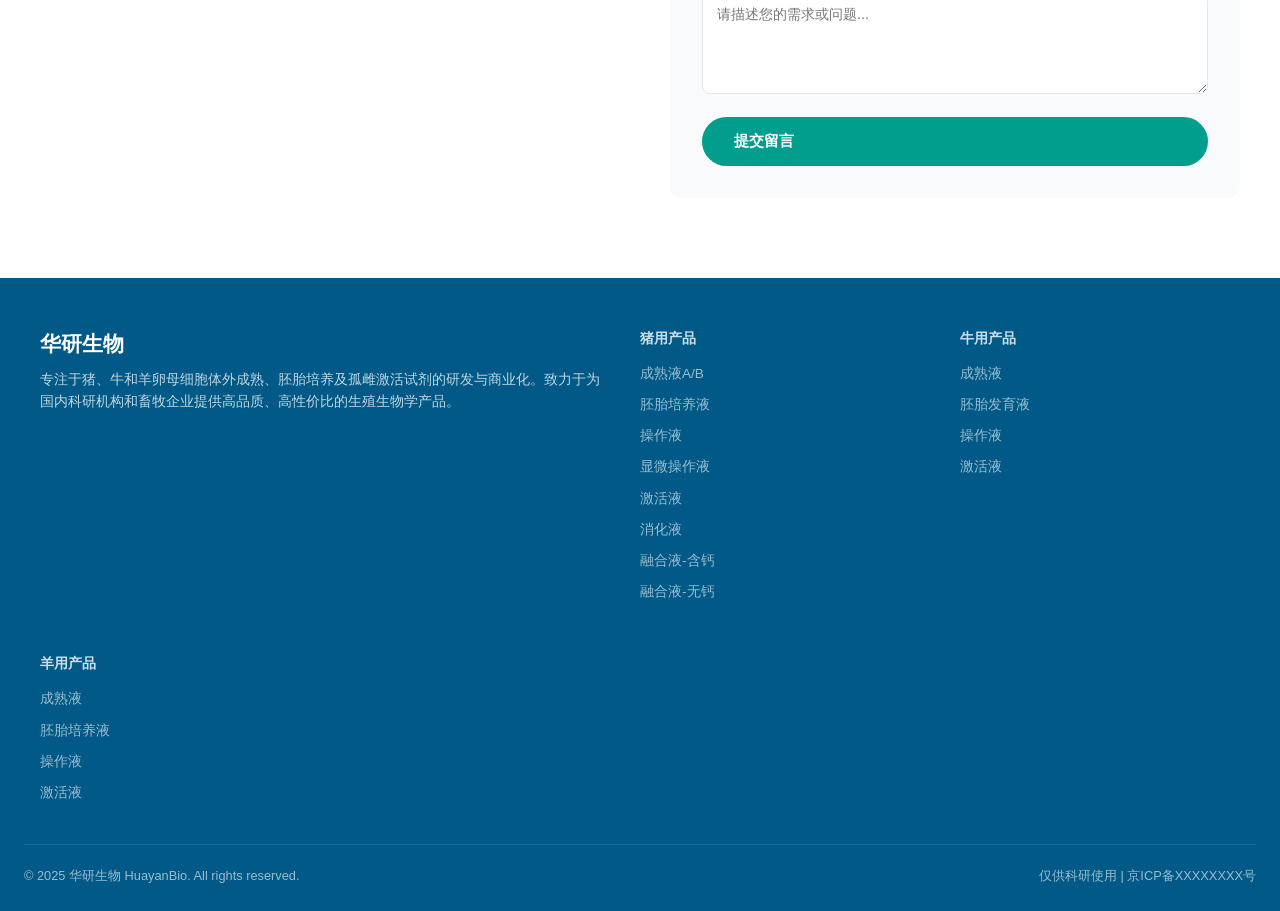
==== commit 68260a71: "说明书下载区按猪/牛/羊分块" ====
--- a/index.html
+++ b/index.html
@@ -252,6 +252,7 @@
       <h2>说明书下载</h2>
       <p class="section-subtitle">以下为产品使用说明书，点击即可下载 PDF 版本。</p>
       <div style="max-width:720px;margin:24px 0 0;display:flex;flex-direction:column;gap:12px">
+<div style="margin-top:6px;display:flex;align-items:center;gap:8px;color:#1f2937;font-weight:700;font-size:1rem"><span style="display:inline-block;width:6px;height:18px;background:#019E8E;border-radius:2px"></span>猪用产品</div>
         <a href="docs/pig-ivm-manual.pdf" download style="display:flex;align-items:center;justify-content:space-between;gap:16px;background:#fff;border:1px solid #e5e7eb;border-radius:8px;padding:16px 20px;text-decoration:none;transition:all .25s">
           <div style="display:flex;align-items:center;gap:12px;min-width:0">
             <span style="font-size:1.3rem">📄</span>
@@ -272,6 +273,7 @@
           </div>
           <span style="flex-shrink:0;color:#019E8E;font-size:.88rem;font-weight:600">下载 PDF ↓</span>
         </a>
+<div style="margin-top:18px;display:flex;align-items:center;gap:8px;color:#1f2937;font-weight:700;font-size:1rem"><span style="display:inline-block;width:6px;height:18px;background:#019E8E;border-radius:2px"></span>牛用产品</div>
         <a href="docs/cow-activation-manual.pdf" download style="display:flex;align-items:center;justify-content:space-between;gap:16px;background:#fff;border:1px solid #e5e7eb;border-radius:8px;padding:16px 20px;text-decoration:none;transition:all .25s">
           <div style="display:flex;align-items:center;gap:12px;min-width:0">
             <span style="font-size:1.3rem">📄</span>
@@ -281,7 +283,8 @@
             </div>
           </div>
           <span style="flex-shrink:0;color:#019E8E;font-size:.88rem;font-weight:600">下载 PDF ↓</span>
-        </a>        <a href="docs/sheep-ivm-manual.pdf" download style="display:flex;align-items:center;justify-content:space-between;gap:16px;background:#fff;border:1px solid #e5e7eb;border-radius:8px;padding:16px 20px;text-decoration:none;transition:all .25s">
+        </a><div style="margin-top:18px;display:flex;align-items:center;gap:8px;color:#1f2937;font-weight:700;font-size:1rem"><span style="display:inline-block;width:6px;height:18px;background:#019E8E;border-radius:2px"></span>羊用产品</div>
+        <a href="docs/sheep-ivm-manual.pdf" download style="display:flex;align-items:center;justify-content:space-between;gap:16px;background:#fff;border:1px solid #e5e7eb;border-radius:8px;padding:16px 20px;text-decoration:none;transition:all .25s">
           <div style="display:flex;align-items:center;gap:12px;min-width:0">
             <span style="font-size:1.3rem">📄</span>
             <div style="min-width:0">
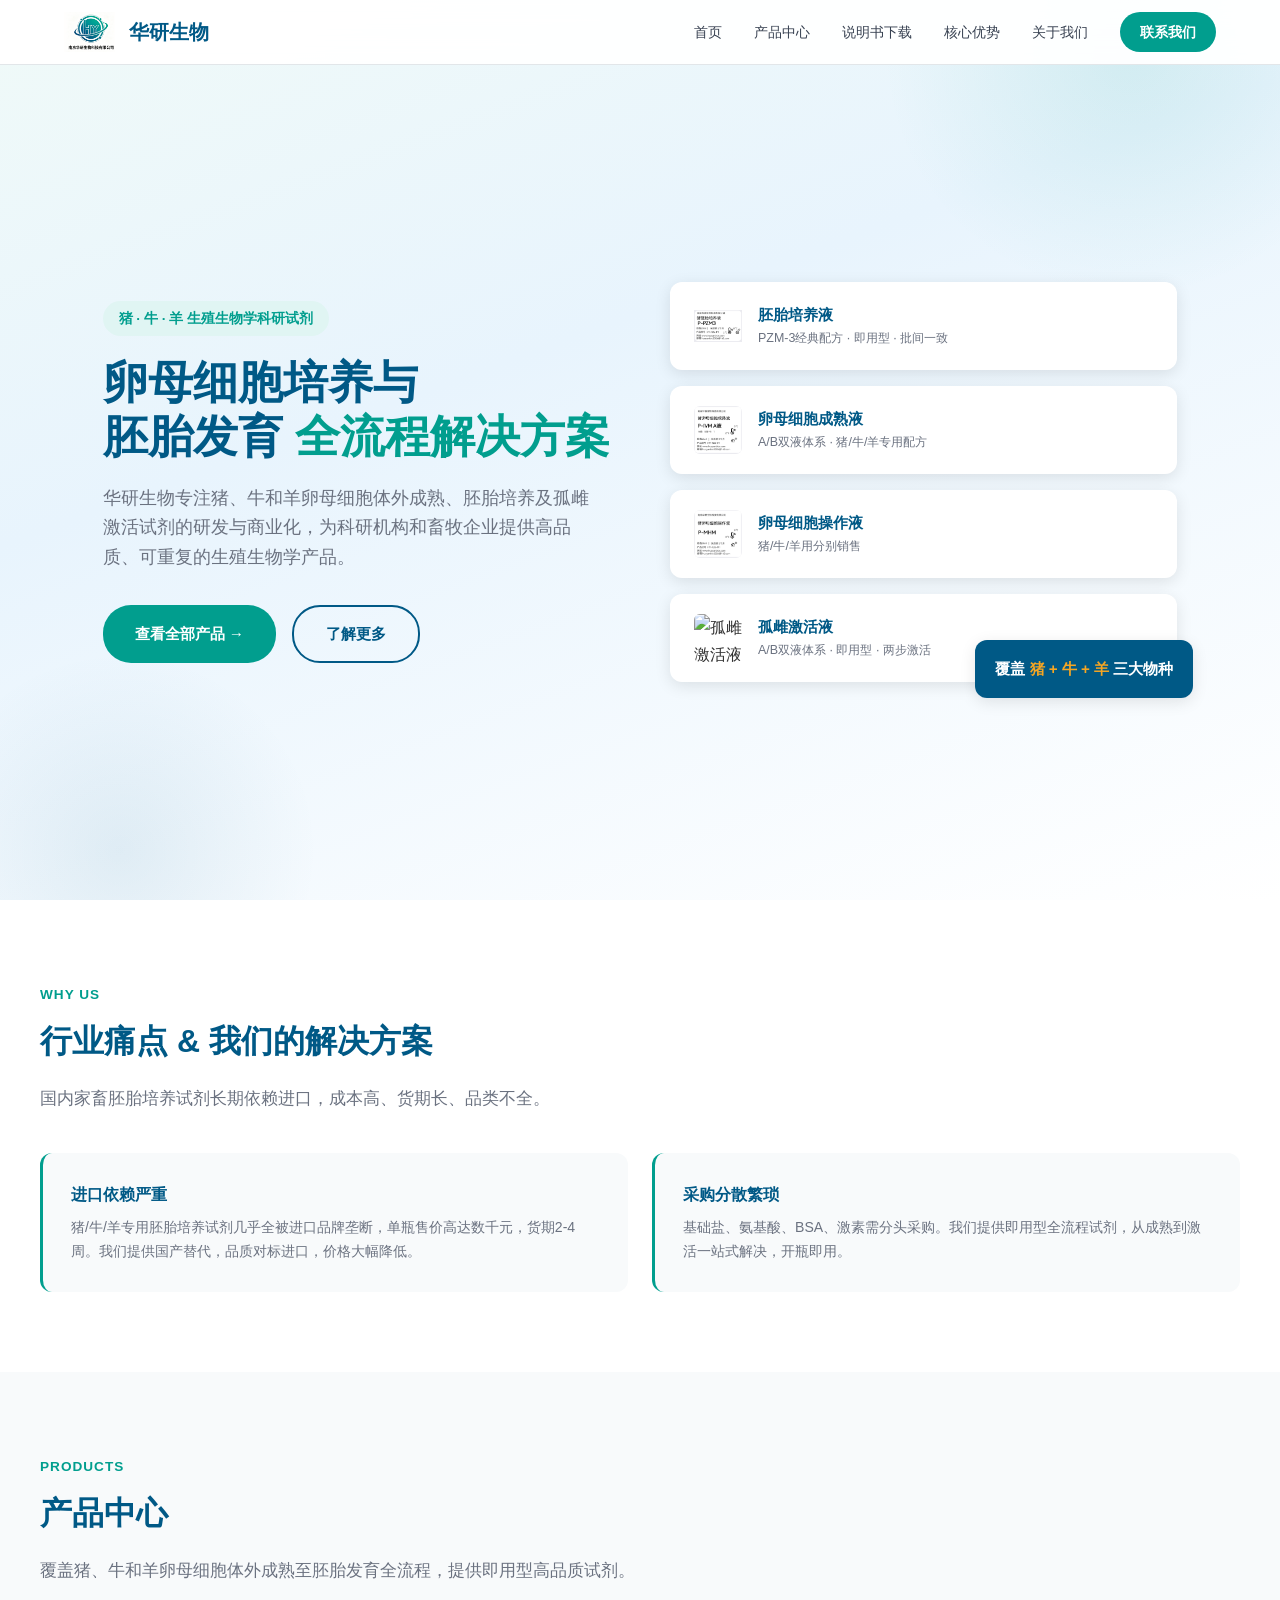
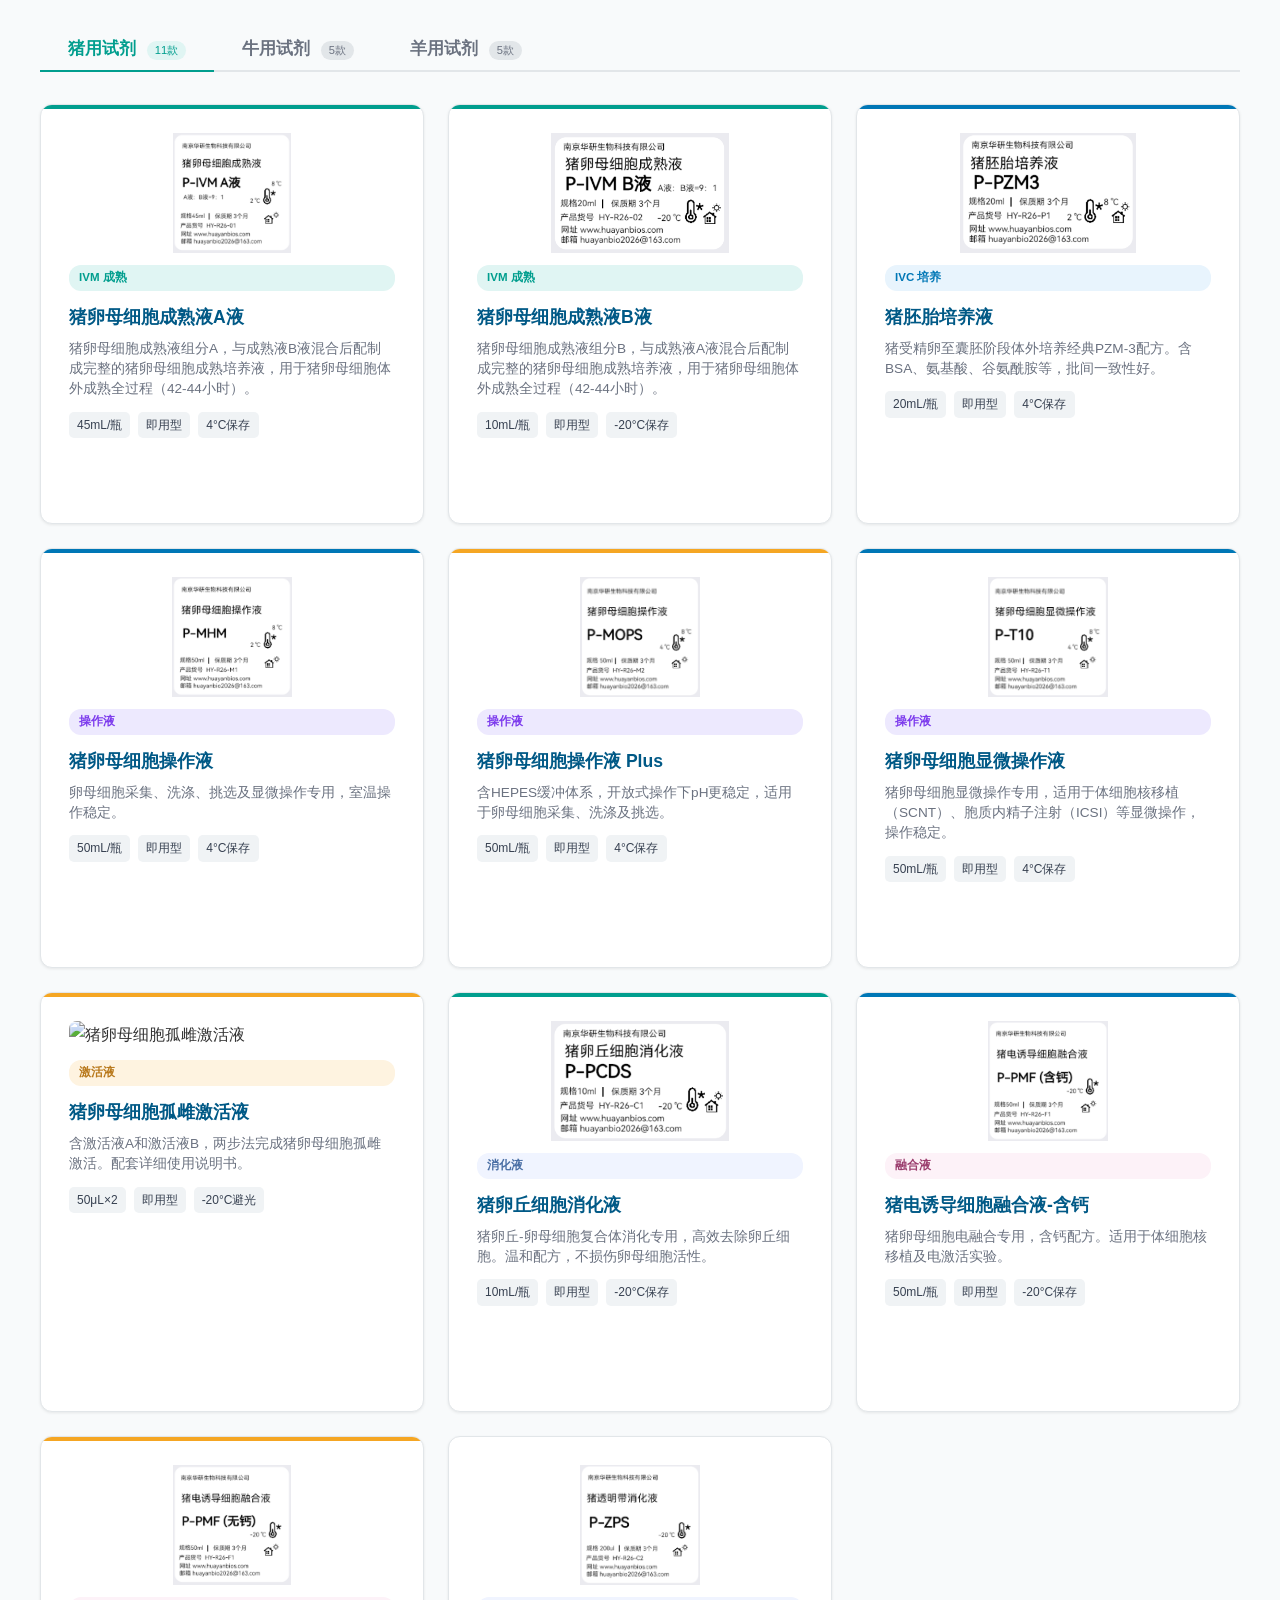
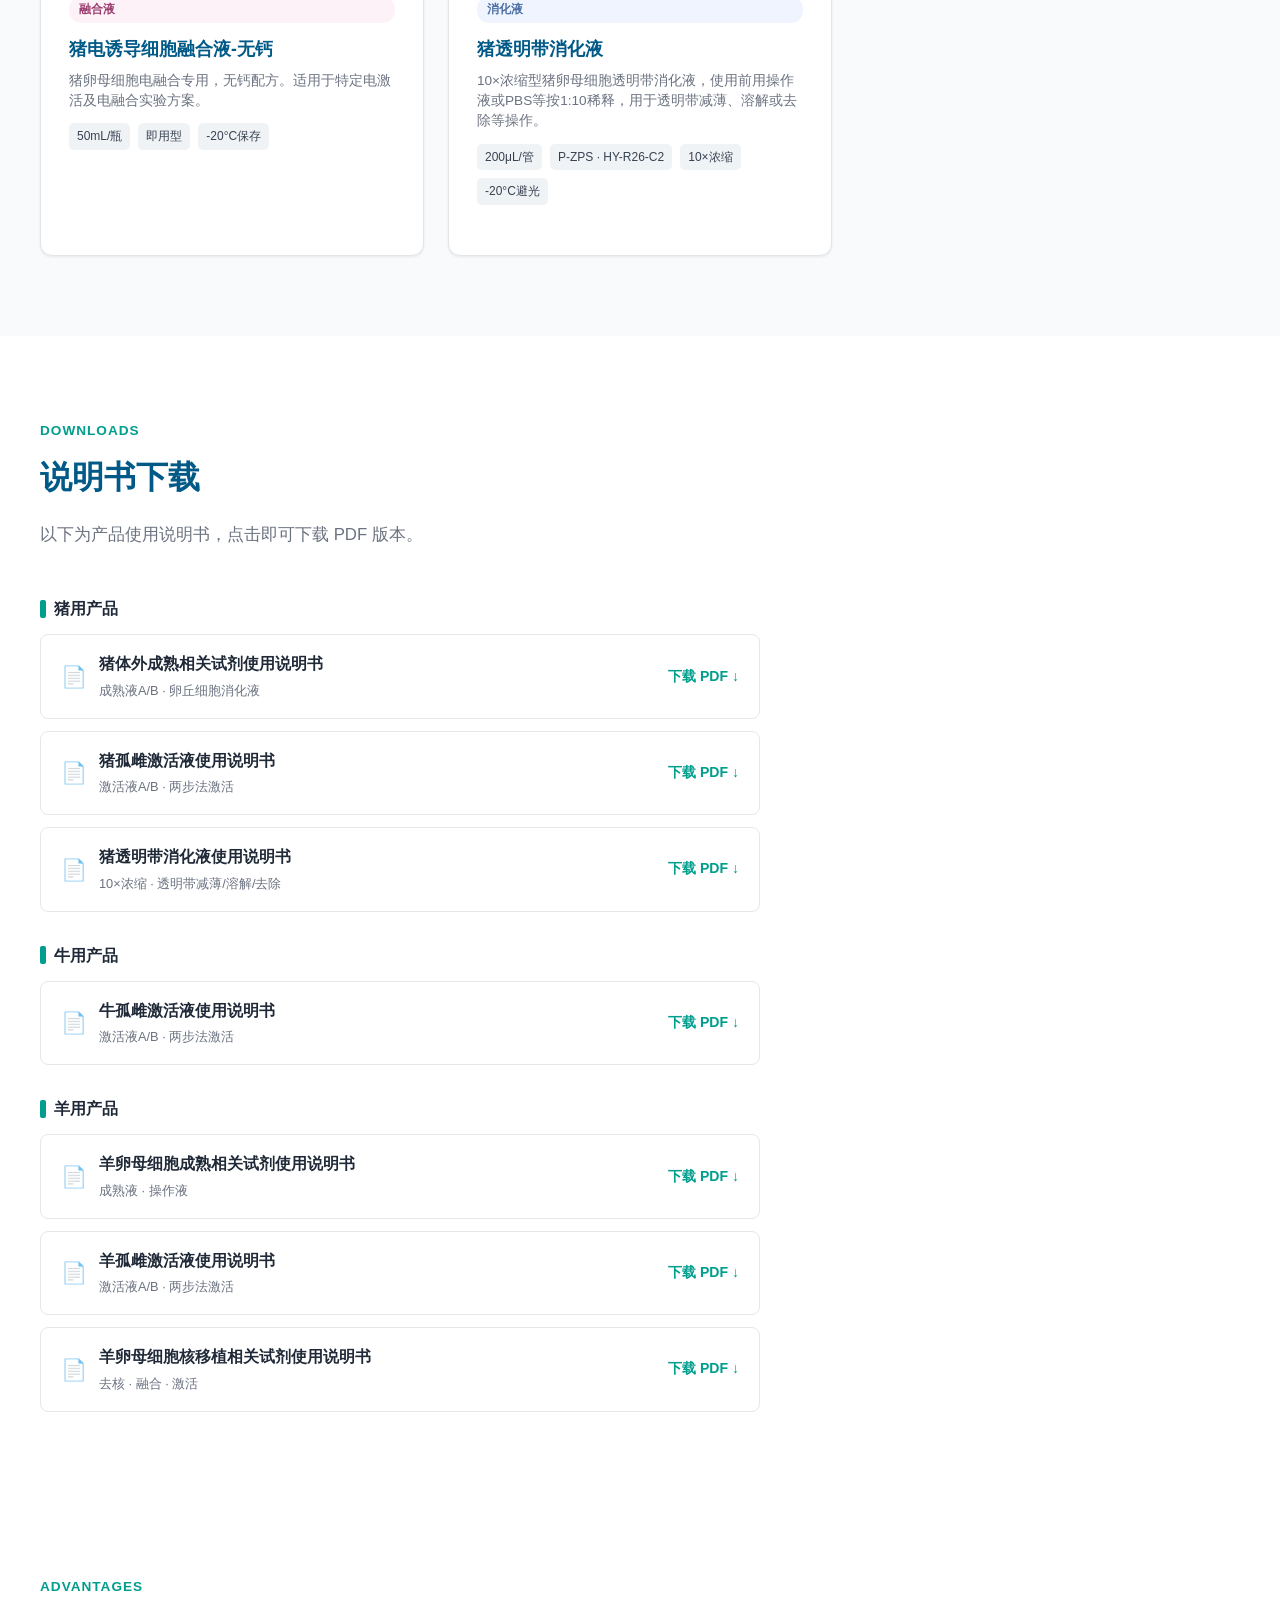
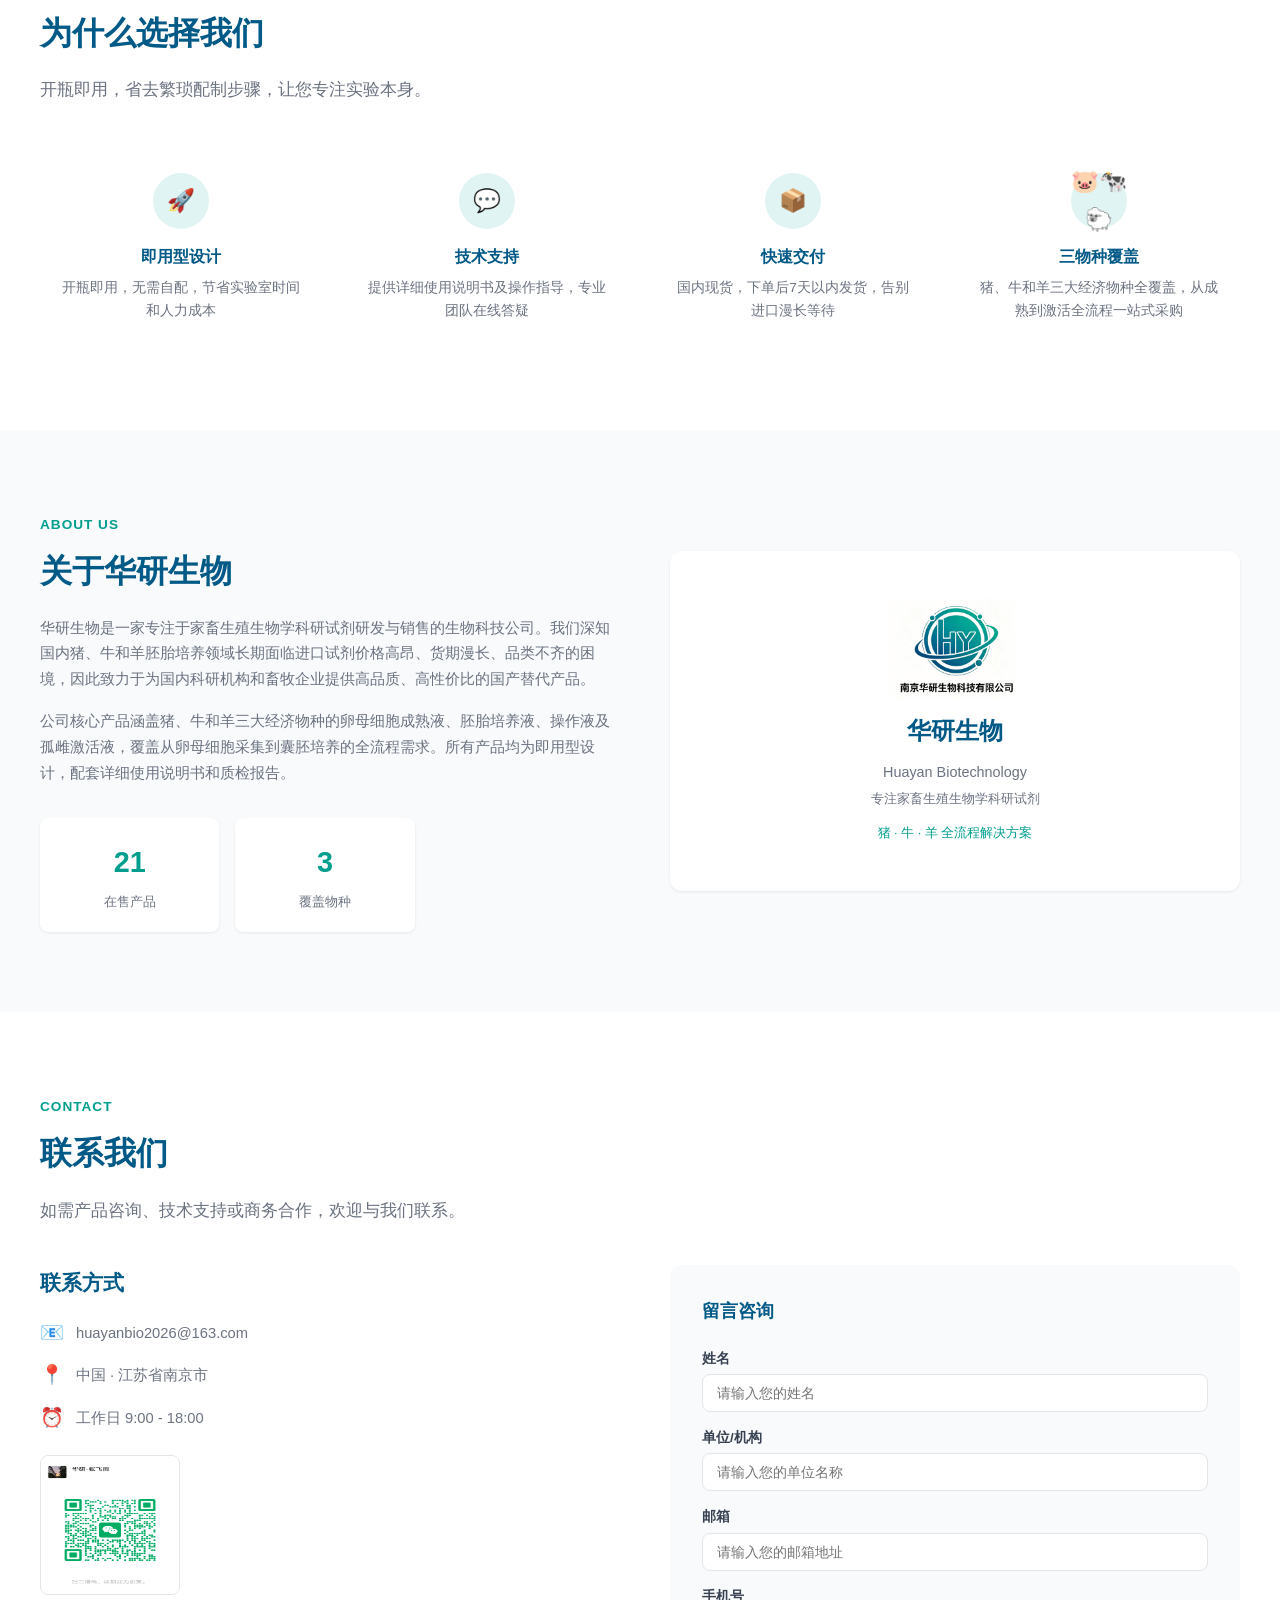
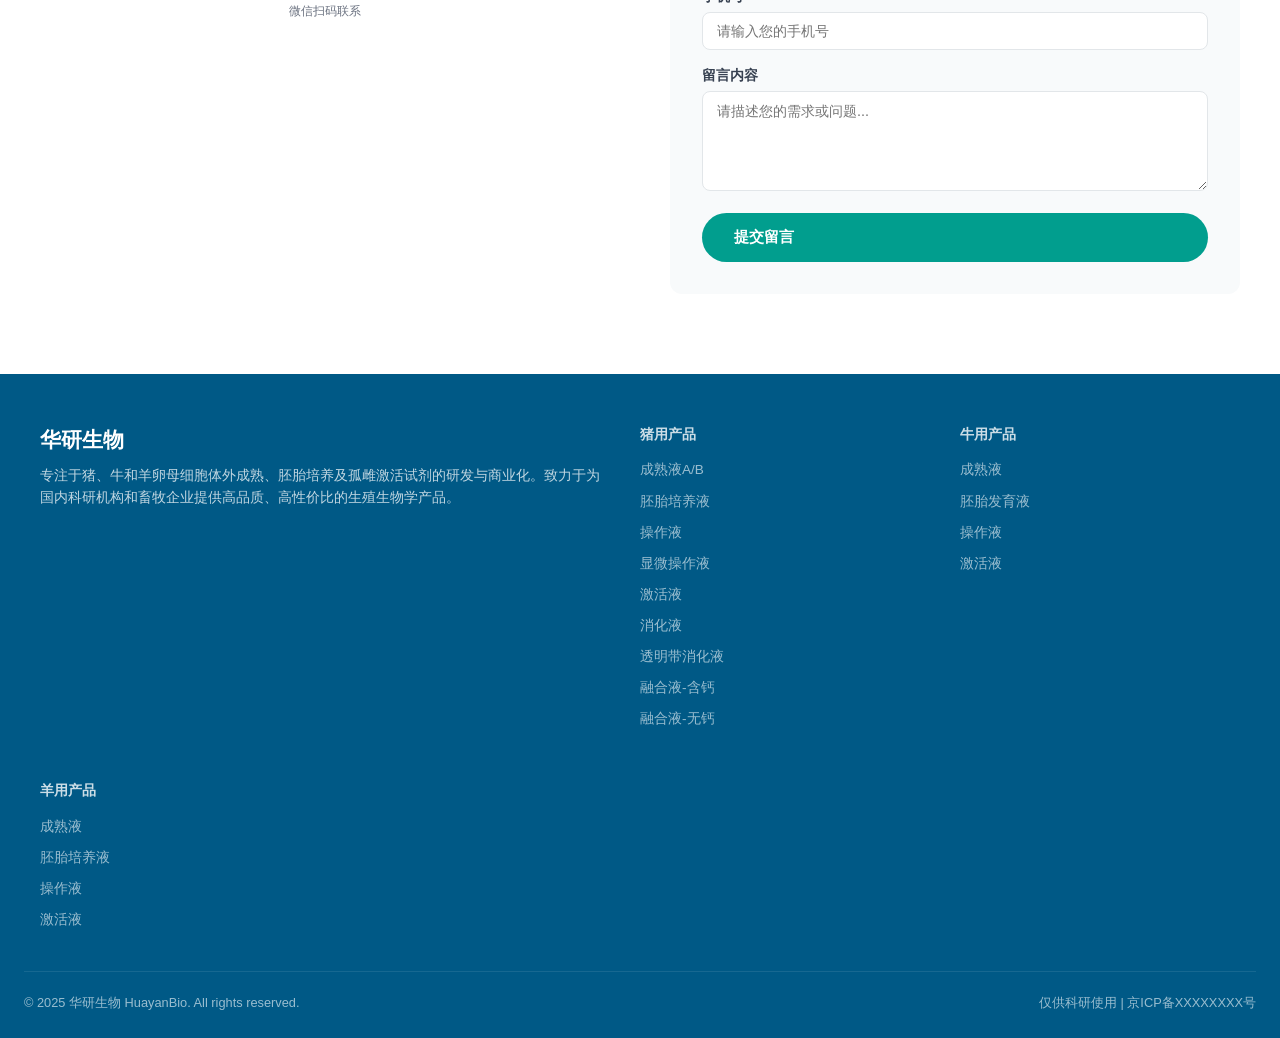
==== commit 25882f2a: "Add pig zona pellucida digestion solution" ====
--- a/index.html
+++ b/index.html
@@ -8,8 +8,8 @@
 
 <meta name="viewport" content="width=device-width, initial-scale=1.0">
 <title>华研生物 - 猪/牛/羊卵母细胞培养与胚胎发育试剂专家</title>
-<meta name="description" content="华研生物专注猪、牛和羊卵母细胞体外成熟、胚胎培养及孤雌激活试剂的研发与销售，提供即用型高品质生殖生物学产品。产品涵盖猪、牛和羊卵母细胞成熟液、胚胎培养液、操作液、孤雌激活液。">
-<meta name="keywords" content="华研生物,猪卵母细胞成熟液,牛卵母细胞成熟液,羊卵母细胞成熟液,猪胚胎培养液,牛胚胎培养液,羊胚胎培养液,卵母细胞操作液,孤雌激活液,生殖生物学试剂,猪卵母细胞,牛卵母细胞,羊卵母细胞,胚胎发育试剂">
+<meta name="description" content="华研生物专注猪、牛和羊卵母细胞体外成熟、胚胎培养及孤雌激活试剂的研发与销售，提供即用型高品质生殖生物学产品。产品涵盖猪、牛和羊卵母细胞成熟液、胚胎培养液、操作液、孤雌激活液、透明带消化液。">
+<meta name="keywords" content="华研生物,猪卵母细胞成熟液,牛卵母细胞成熟液,羊卵母细胞成熟液,猪胚胎培养液,牛胚胎培养液,羊胚胎培养液,卵母细胞操作液,孤雌激活液,生殖生物学试剂,猪卵母细胞,牛卵母细胞,羊卵母细胞,猪透明带消化液,胚胎发育试剂">
 <meta name="robots" content="index, follow">
 <meta name="author" content="华研生物">
 <link rel="canonical" href="https://www.huayanbios.com">
@@ -80,7 +80,7 @@
     <p class="section-subtitle">覆盖猪、牛和羊卵母细胞体外成熟至胚胎发育全流程，提供即用型高品质试剂。</p>
 
     <div class="species-tabs">
-      <button class="species-tab active" onclick="switchTab('pig')">猪用试剂 <span class="badge">10款</span></button>
+      <button class="species-tab active" onclick="switchTab('pig')">猪用试剂 <span class="badge">11款</span></button>
       <button class="species-tab" onclick="switchTab('cow')">牛用试剂 <span class="badge">5款</span></button>
       <button class="species-tab" onclick="switchTab('sheep')">羊用试剂 <span class="badge">5款</span></button>
     </div>
@@ -157,6 +157,14 @@
           <div class="prod-desc">猪卵母细胞电融合专用，无钙配方。适用于特定电激活及电融合实验方案。</div>
           <div class="prod-specs"><span>50mL/瓶</span><span>即用型</span><span>-20°C保存</span></div>
         </div>
+        <div class="product-card">
+          <img src="img/icon-pig-zona-digestion.png" alt="猪透明带消化液" class="prod-icon-img">
+          <div class="prod-badge" style="background:#f0f4ff;color:#4a6fa5">消化液</div>
+          <h3>猪透明带消化液</h3>
+          <div class="prod-desc">10×浓缩型猪卵母细胞透明带消化液，使用前用操作液或PBS等按1:10稀释，用于透明带减薄、溶解或去除等操作。</div>
+          <div class="prod-specs"><span>200μL/管</span><span>P-ZPS · HY-R26-C2</span><span>10×浓缩</span><span>-20°C避光</span></div>
+        </div>
+
       </div>
     </div>
 
@@ -269,6 +277,16 @@
             <div style="min-width:0">
               <div style="font-size:.98rem;font-weight:600;color:#1f2937;white-space:nowrap;overflow:hidden;text-overflow:ellipsis">猪孤雌激活液使用说明书</div>
               <div style="font-size:.8rem;color:#6b7280;margin-top:2px">激活液A/B · 两步法激活</div>
+            </div>
+          </div>
+          <span style="flex-shrink:0;color:#019E8E;font-size:.88rem;font-weight:600">下载 PDF ↓</span>
+        </a>
+        <a href="docs/pig-zona-digestion-manual.pdf" download style="display:flex;align-items:center;justify-content:space-between;gap:16px;background:#fff;border:1px solid #e5e7eb;border-radius:8px;padding:16px 20px;text-decoration:none;transition:all .25s">
+          <div style="display:flex;align-items:center;gap:12px;min-width:0">
+            <span style="font-size:1.3rem">📄</span>
+            <div style="min-width:0">
+              <div style="font-size:.98rem;font-weight:600;color:#1f2937;white-space:nowrap;overflow:hidden;text-overflow:ellipsis">猪透明带消化液使用说明书</div>
+              <div style="font-size:.8rem;color:#6b7280;margin-top:2px">10×浓缩 · 透明带减薄/溶解/去除</div>
             </div>
           </div>
           <span style="flex-shrink:0;color:#019E8E;font-size:.88rem;font-weight:600">下载 PDF ↓</span>
@@ -341,7 +359,7 @@
         <p>华研生物是一家专注于家畜生殖生物学科研试剂研发与销售的生物科技公司。我们深知国内猪、牛和羊胚胎培养领域长期面临进口试剂价格高昂、货期漫长、品类不齐的困境，因此致力于为国内科研机构和畜牧企业提供高品质、高性价比的国产替代产品。</p>
         <p>公司核心产品涵盖猪、牛和羊三大经济物种的卵母细胞成熟液、胚胎培养液、操作液及孤雌激活液，覆盖从卵母细胞采集到囊胚培养的全流程需求。所有产品均为即用型设计，配套详细使用说明书和质检报告。</p>
         <div class="about-stats">
-          <div class="stat-card"><div class="num">20</div><div class="label">在售产品</div></div>
+          <div class="stat-card"><div class="num">21</div><div class="label">在售产品</div></div>
           <div class="stat-card"><div class="num">3</div><div class="label">覆盖物种</div></div>
           
         </div>
@@ -402,6 +420,7 @@
           <a href="#" onclick="switchTab('pig');document.getElementById('products').scrollIntoView()">显微操作液</a>
         <a href="#" onclick="switchTab('pig');document.getElementById('products').scrollIntoView()">激活液</a>
           <a href="#" onclick="switchTab('pig');document.getElementById('products').scrollIntoView()">消化液</a>
+          <a href="#" onclick="switchTab('pig');document.getElementById('products').scrollIntoView()">透明带消化液</a>
           <a href="#" onclick="switchTab('pig');document.getElementById('products').scrollIntoView()">融合液-含钙</a>
           <a href="#" onclick="switchTab('pig');document.getElementById('products').scrollIntoView()">融合液-无钙</a>
       </div>
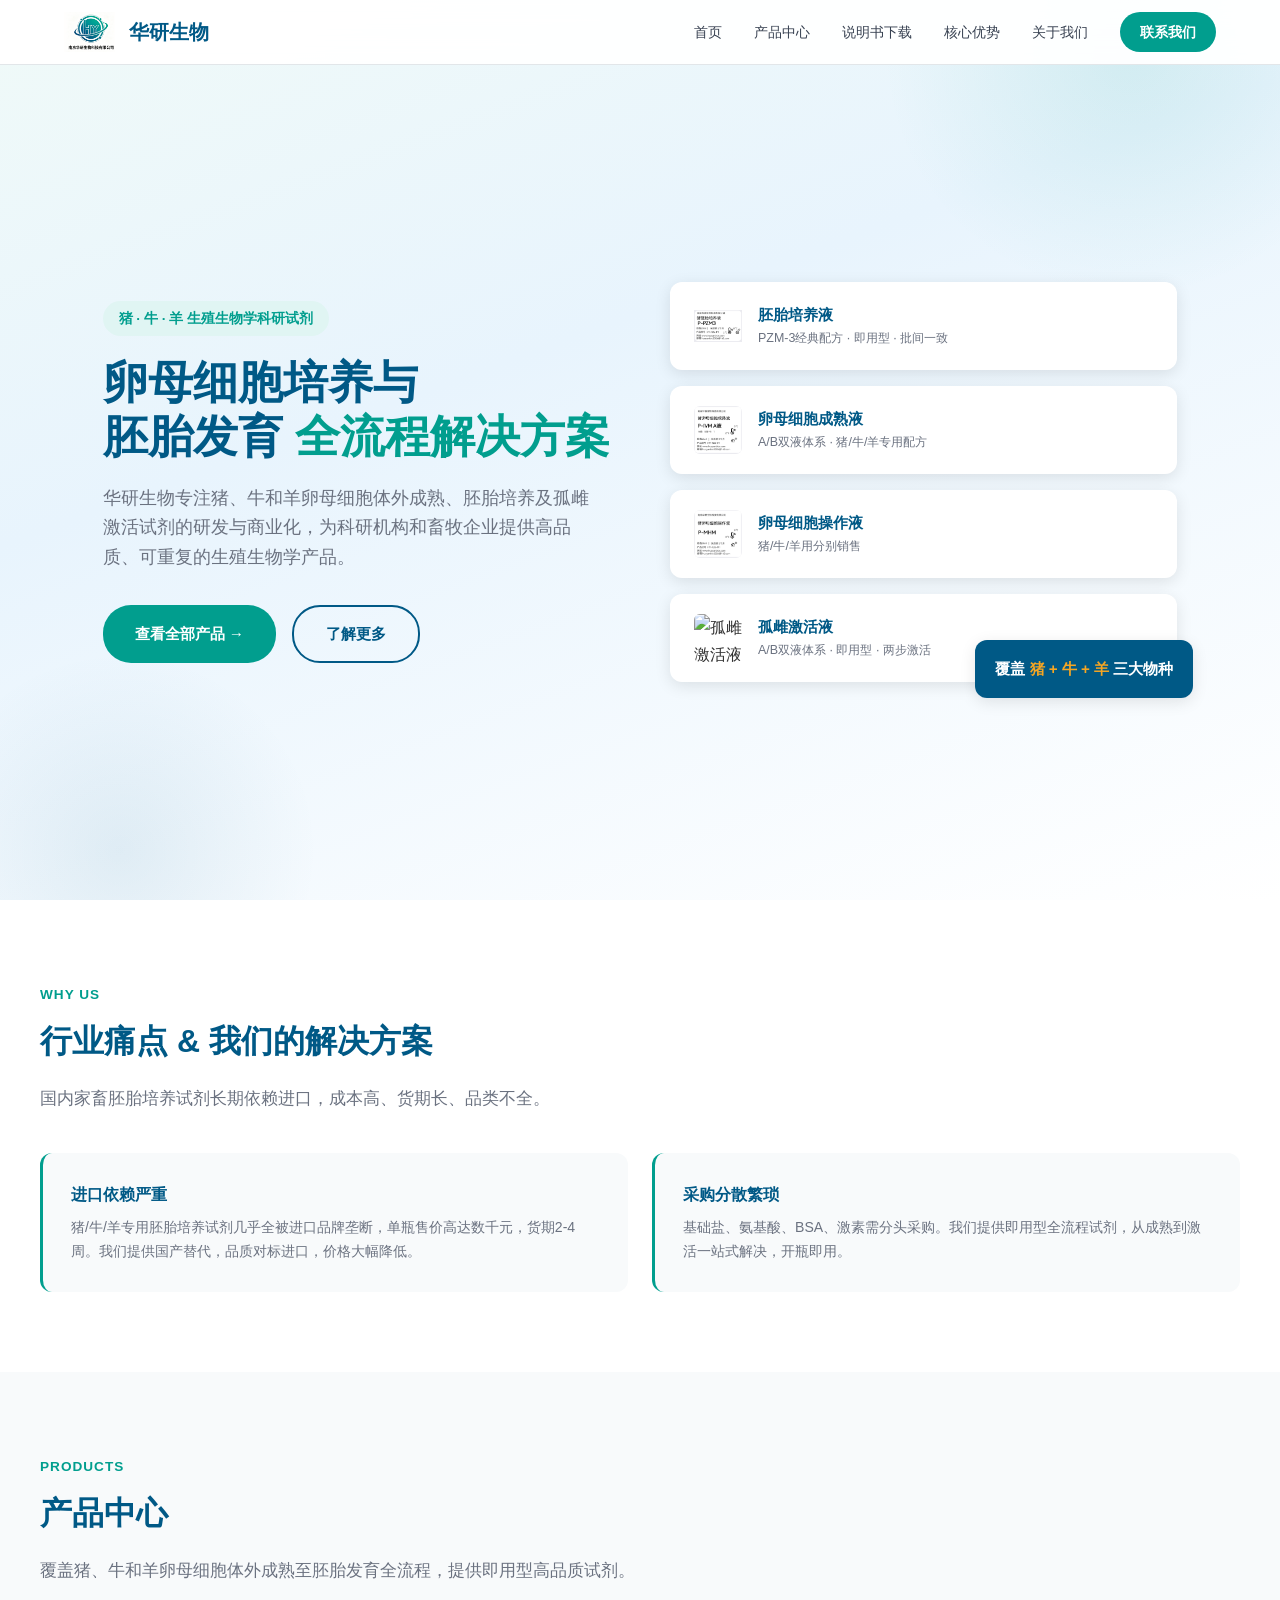
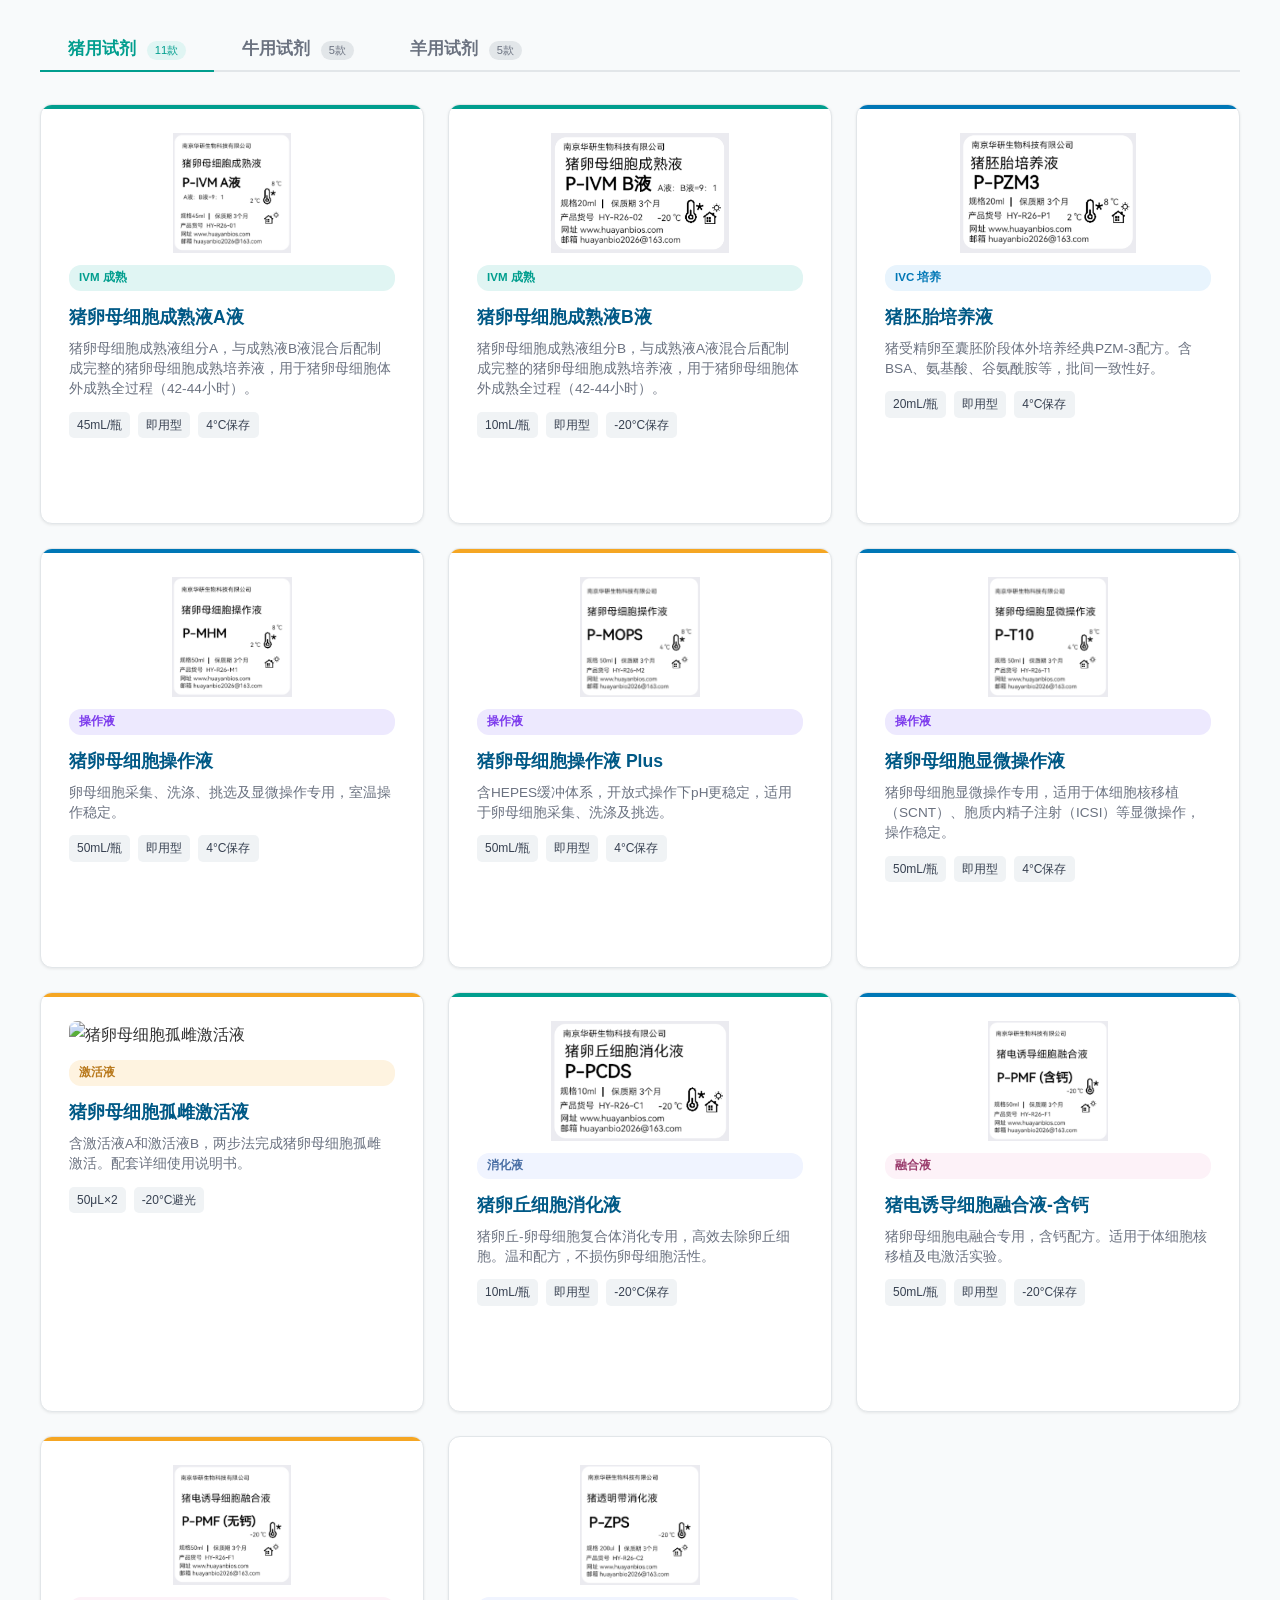
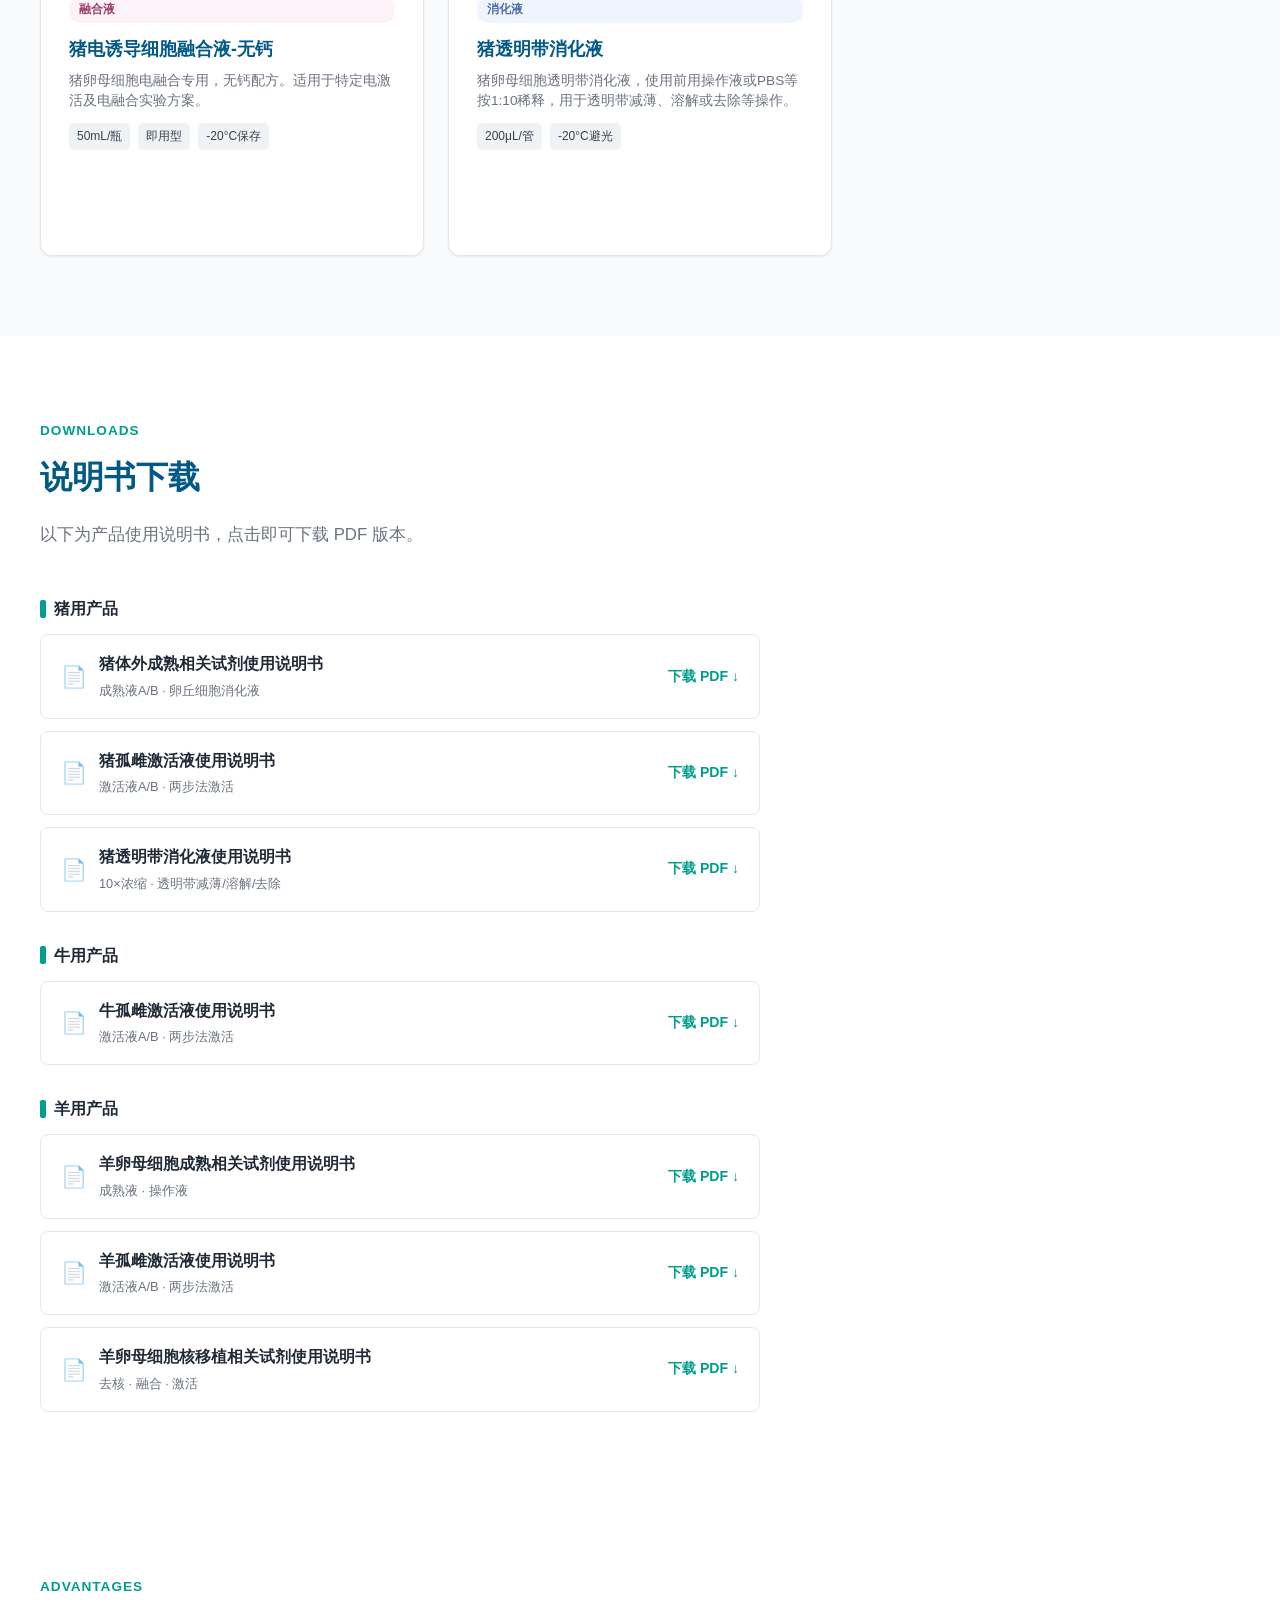
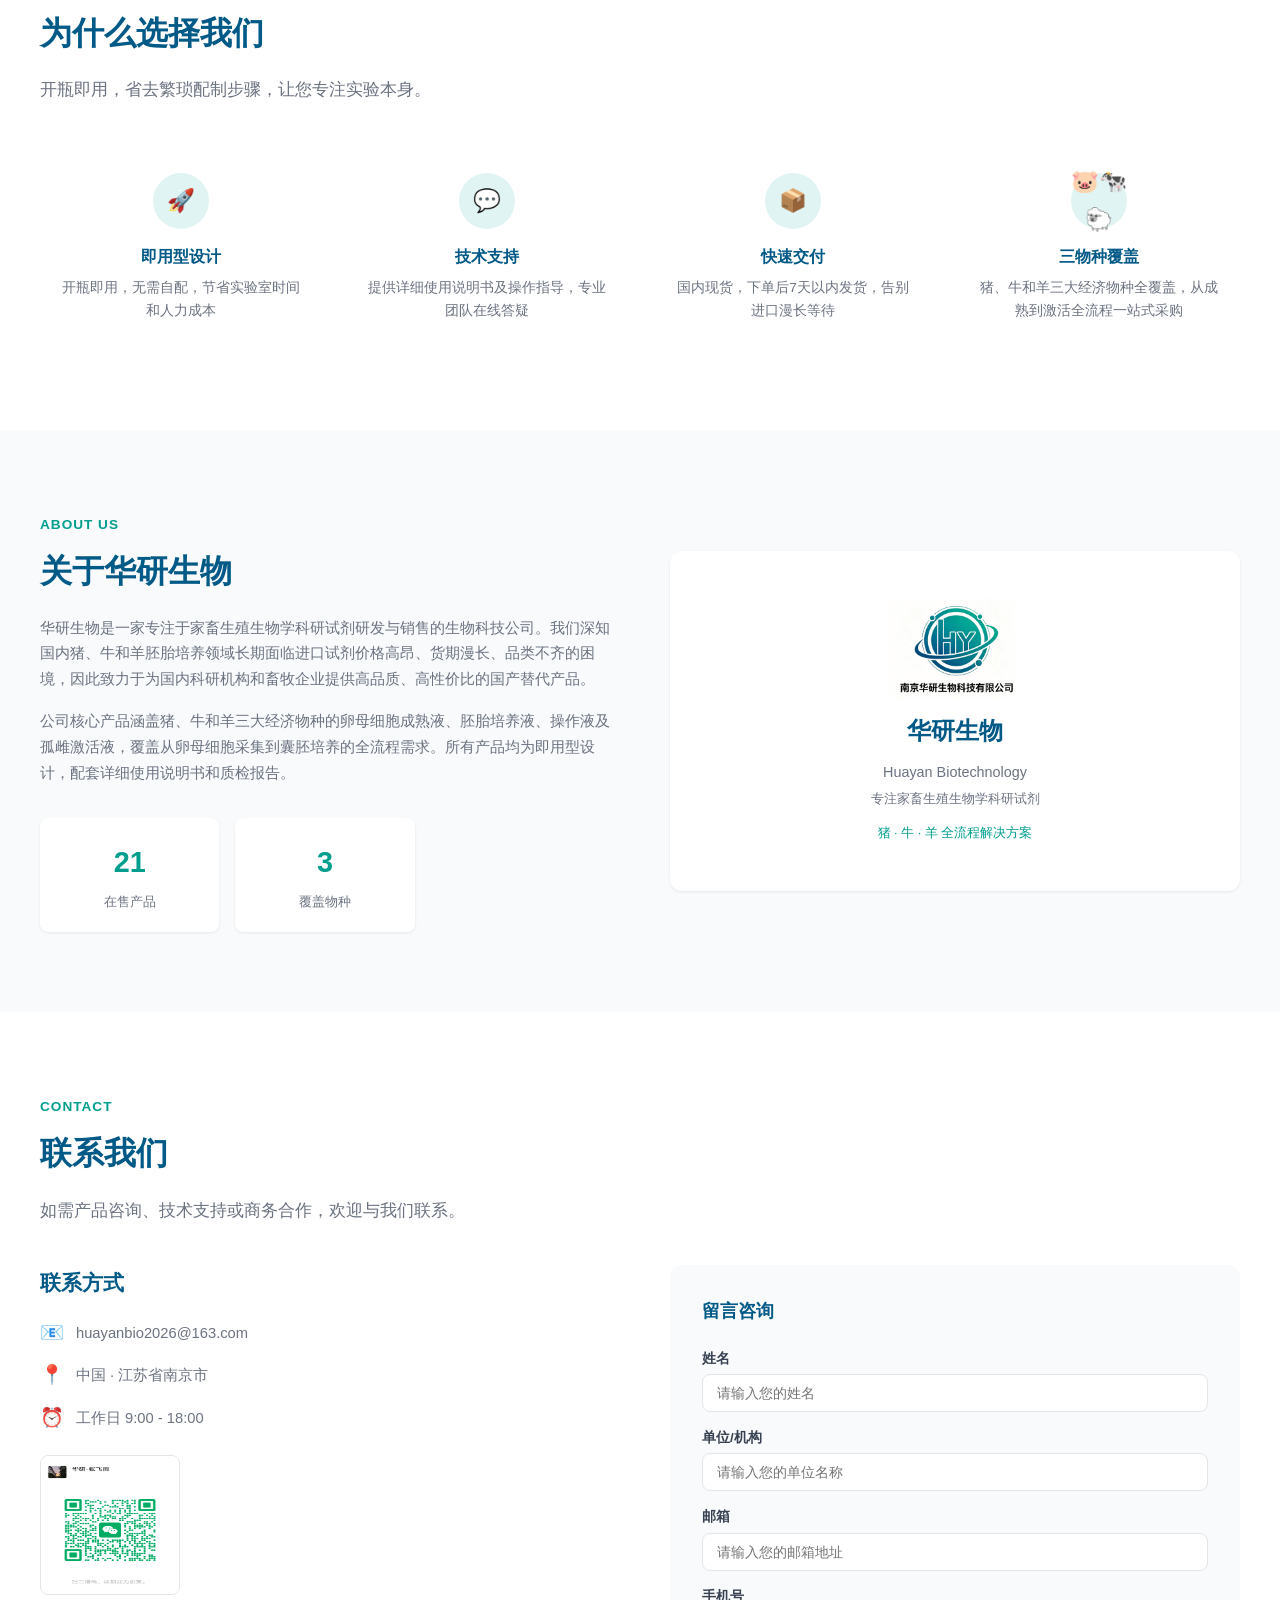
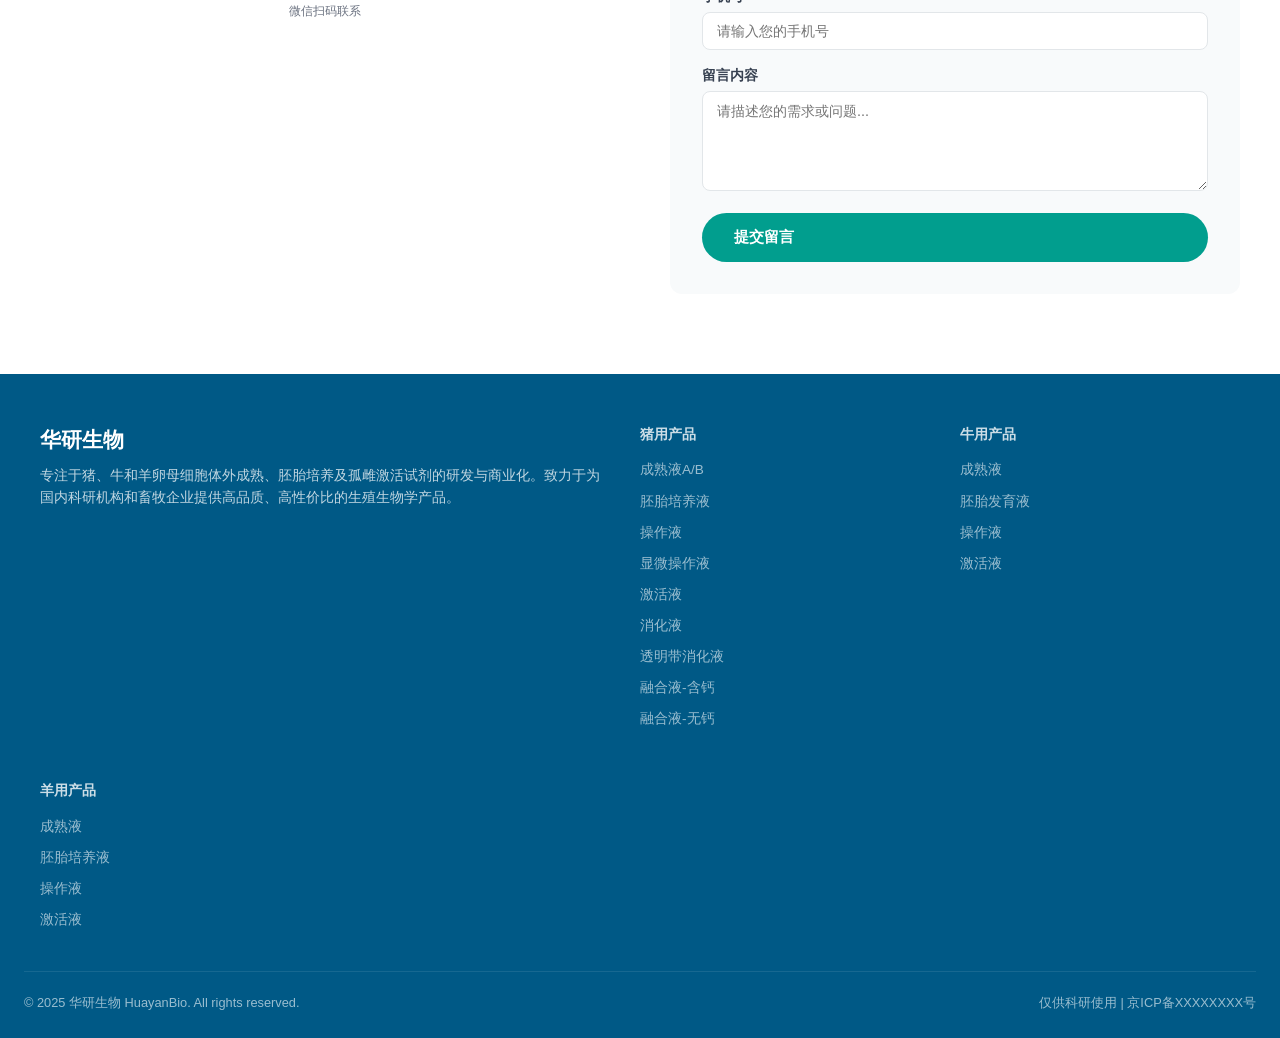
==== commit b39899a4: "Update product spec labels" ====
--- a/index.html
+++ b/index.html
@@ -134,7 +134,7 @@
           <div class="prod-badge act">激活液</div>
           <h3>猪卵母细胞孤雌激活液</h3>
           <div class="prod-desc">含激活液A和激活液B，两步法完成猪卵母细胞孤雌激活。配套详细使用说明书。</div>
-          <div class="prod-specs"><span>50μL×2</span><span>即用型</span><span>-20°C避光</span></div>
+          <div class="prod-specs"><span>50μL×2</span><span>-20°C避光</span></div>
         </div>
         <div class="product-card">
           <img src="img/icon-pig-digestion.png" alt="猪卵丘细胞消化液" class="prod-icon-img">
@@ -161,8 +161,8 @@
           <img src="img/icon-pig-zona-digestion.png" alt="猪透明带消化液" class="prod-icon-img">
           <div class="prod-badge" style="background:#f0f4ff;color:#4a6fa5">消化液</div>
           <h3>猪透明带消化液</h3>
-          <div class="prod-desc">10×浓缩型猪卵母细胞透明带消化液，使用前用操作液或PBS等按1:10稀释，用于透明带减薄、溶解或去除等操作。</div>
-          <div class="prod-specs"><span>200μL/管</span><span>P-ZPS · HY-R26-C2</span><span>10×浓缩</span><span>-20°C避光</span></div>
+          <div class="prod-desc">猪卵母细胞透明带消化液，使用前用操作液或PBS等按1:10稀释，用于透明带减薄、溶解或去除等操作。</div>
+          <div class="prod-specs"><span>200μL/管</span><span>-20°C避光</span></div>
         </div>
 
       </div>
@@ -206,7 +206,7 @@
           <div class="prod-badge act">激活液</div>
           <h3>牛卵母细胞孤雌激活液</h3>
           <div class="prod-desc">含激活液A和激活液B，两步法完成牛卵母细胞孤雌激活。配套详细使用说明书。</div>
-          <div class="prod-specs"><span>50μL×2</span><span>即用型</span><span>-20°C避光</span></div>
+          <div class="prod-specs"><span>50μL×2</span><span>-20°C避光</span></div>
         </div>
       </div>
 
@@ -247,7 +247,7 @@
           <div class="prod-badge act">激活液</div>
           <h3>羊卵母细胞孤雌激活液</h3>
           <div class="prod-desc">含激活液A和激活液B，两步法完成羊卵母细胞孤雌激活。配套详细使用说明书。</div>
-          <div class="prod-specs"><span>50μL×2</span><span>即用型</span><span>-20°C避光</span></div>
+          <div class="prod-specs"><span>50μL×2</span><span>-20°C避光</span></div>
         </div>
       </div>
     </div>
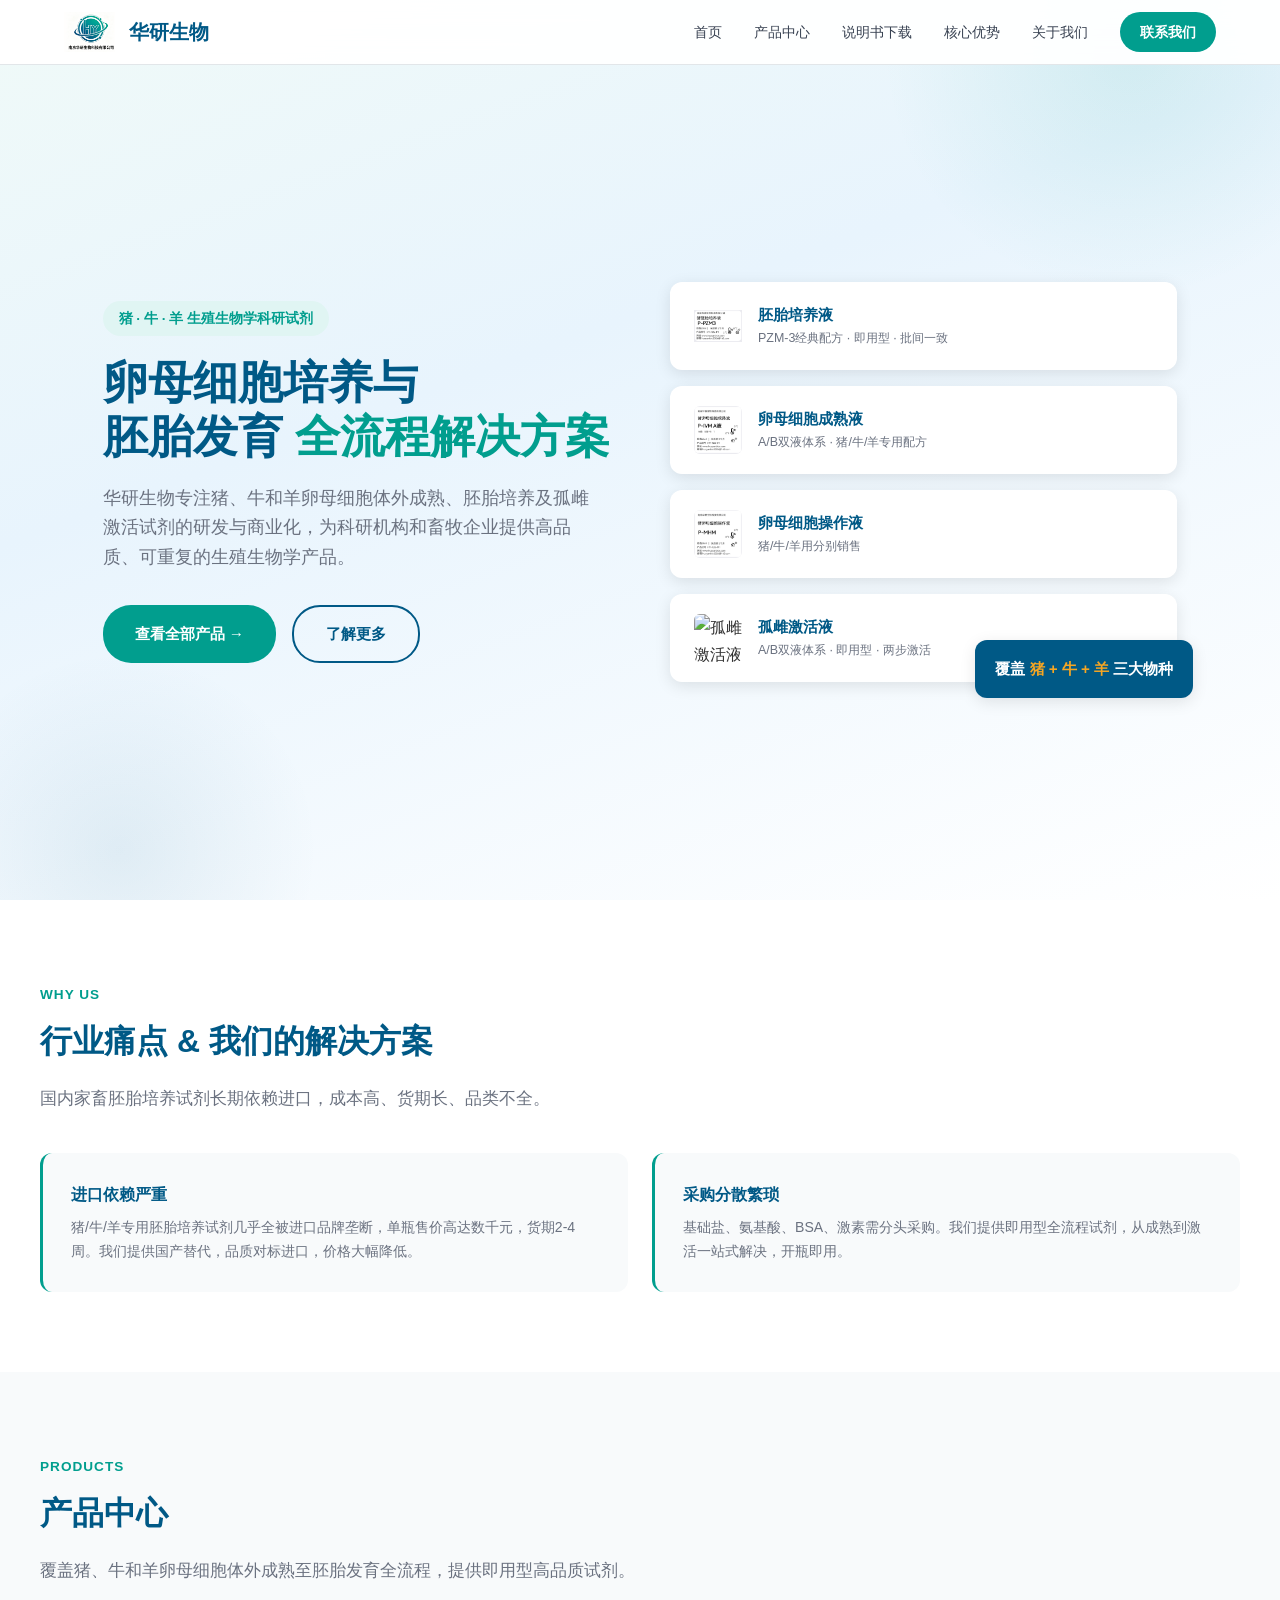
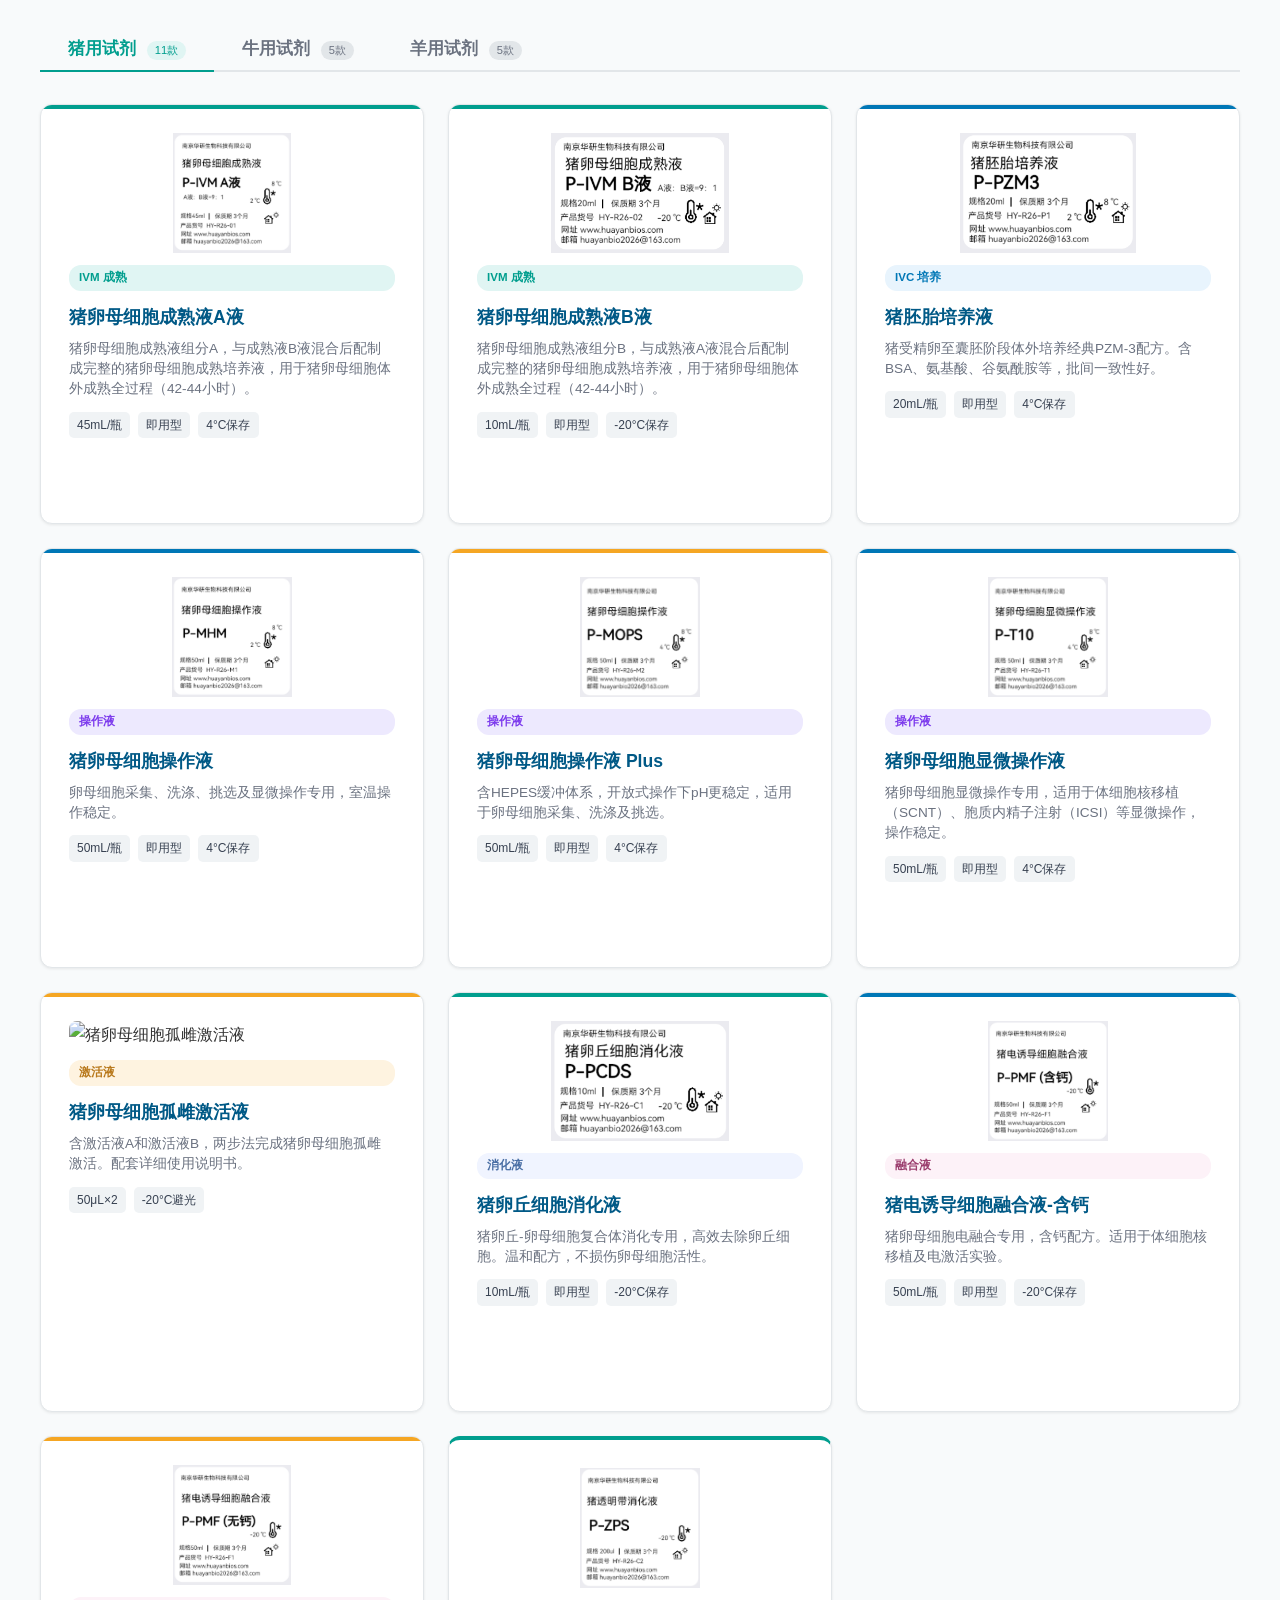
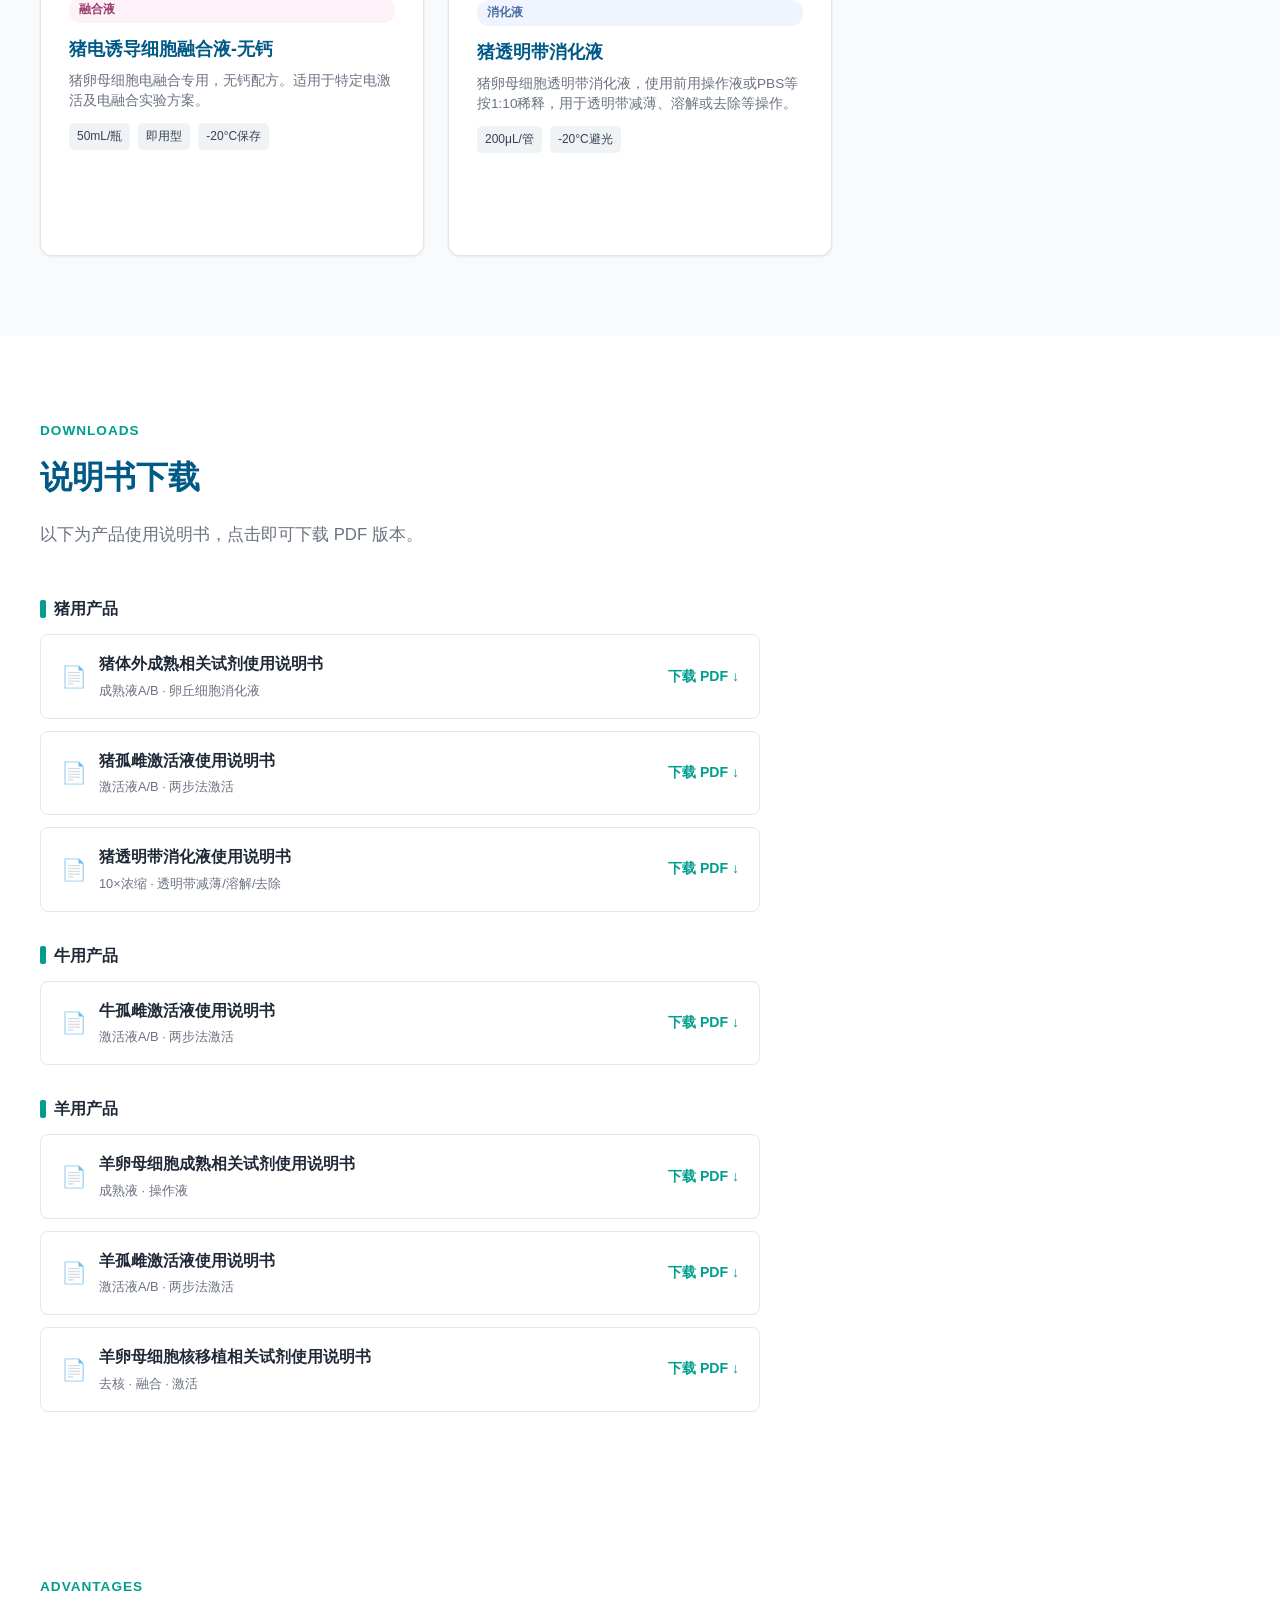
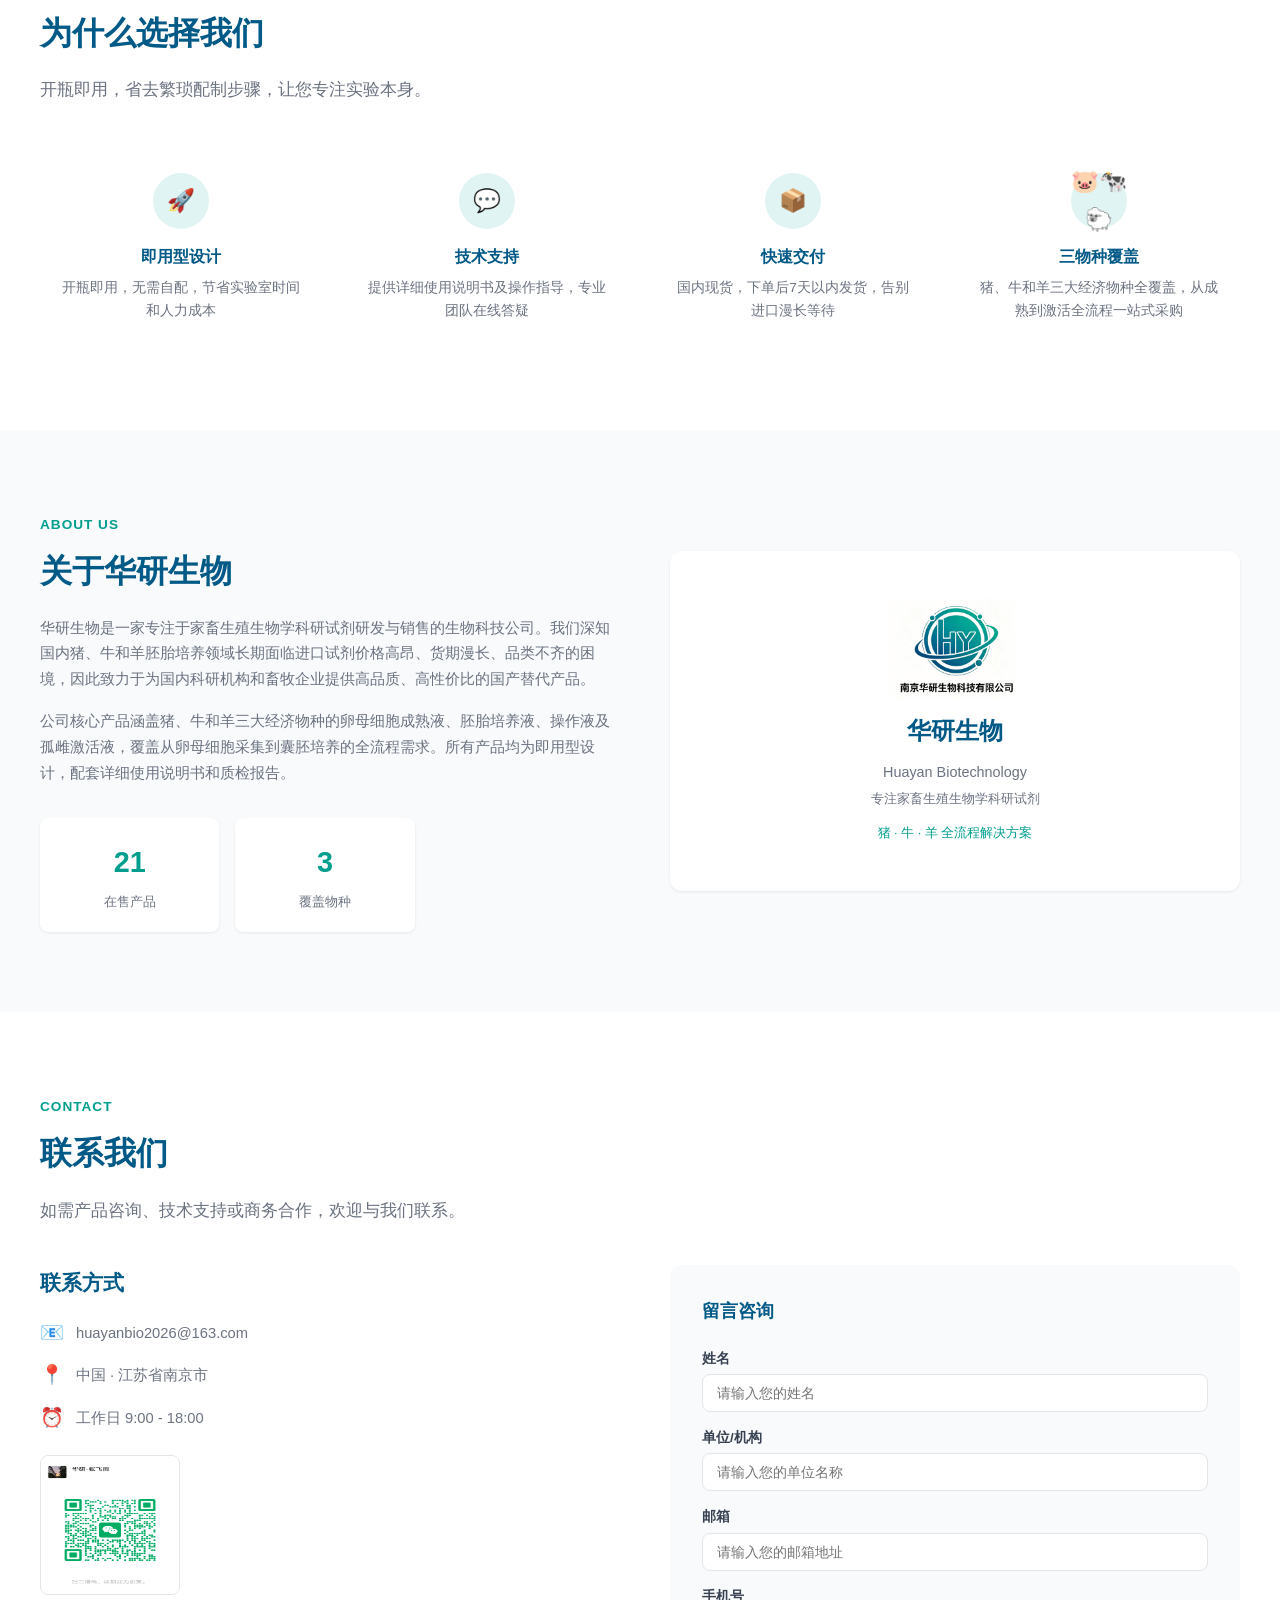
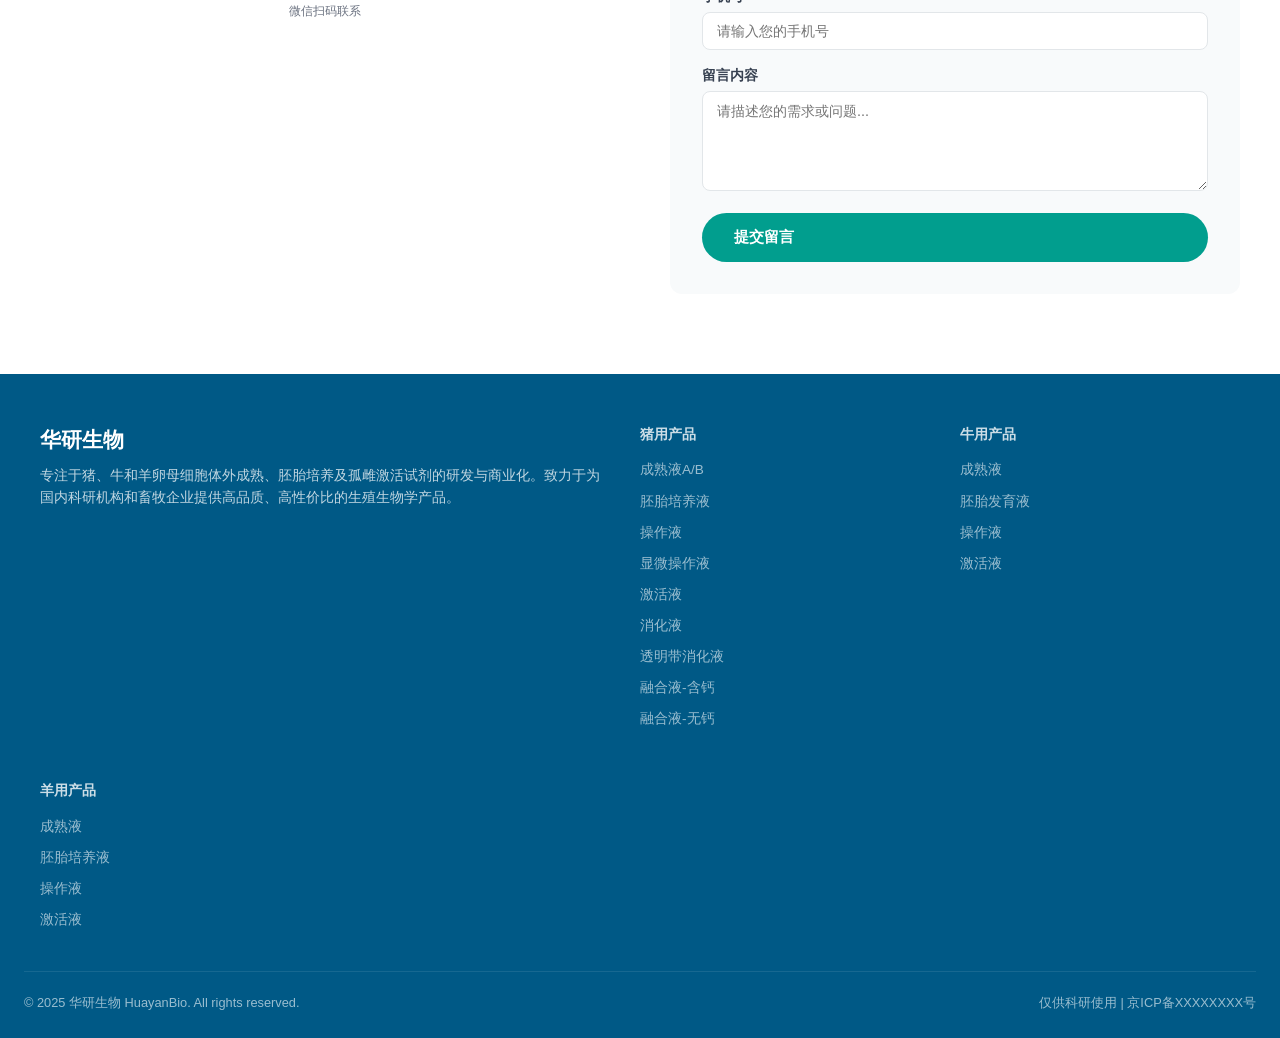
==== commit 0985fdd6: "Bind top bar to zona digestion card" ====
--- a/index.html
+++ b/index.html
@@ -157,7 +157,7 @@
           <div class="prod-desc">猪卵母细胞电融合专用，无钙配方。适用于特定电激活及电融合实验方案。</div>
           <div class="prod-specs"><span>50mL/瓶</span><span>即用型</span><span>-20°C保存</span></div>
         </div>
-        <div class="product-card">
+        <div class="product-card" style="border-top:4px solid #019E8E">
           <img src="img/icon-pig-zona-digestion.png" alt="猪透明带消化液" class="prod-icon-img">
           <div class="prod-badge" style="background:#f0f4ff;color:#4a6fa5">消化液</div>
           <h3>猪透明带消化液</h3>
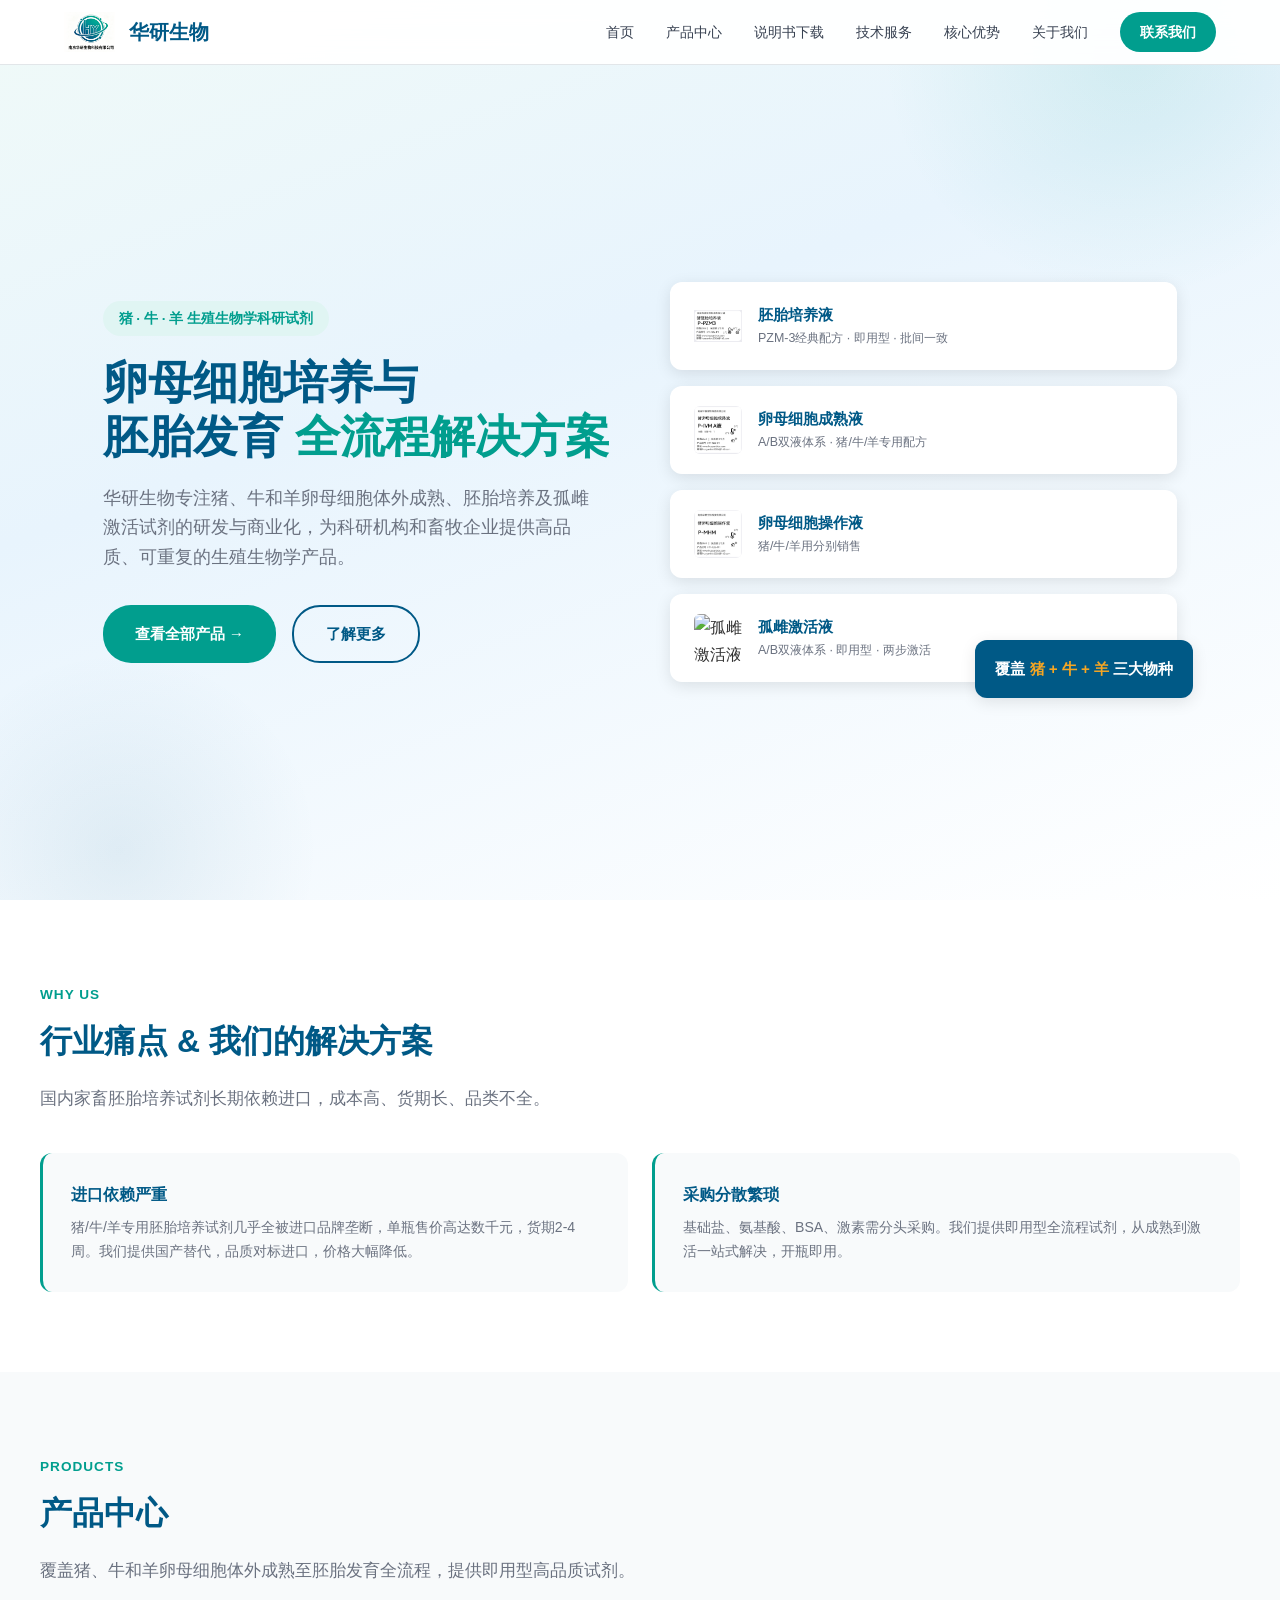
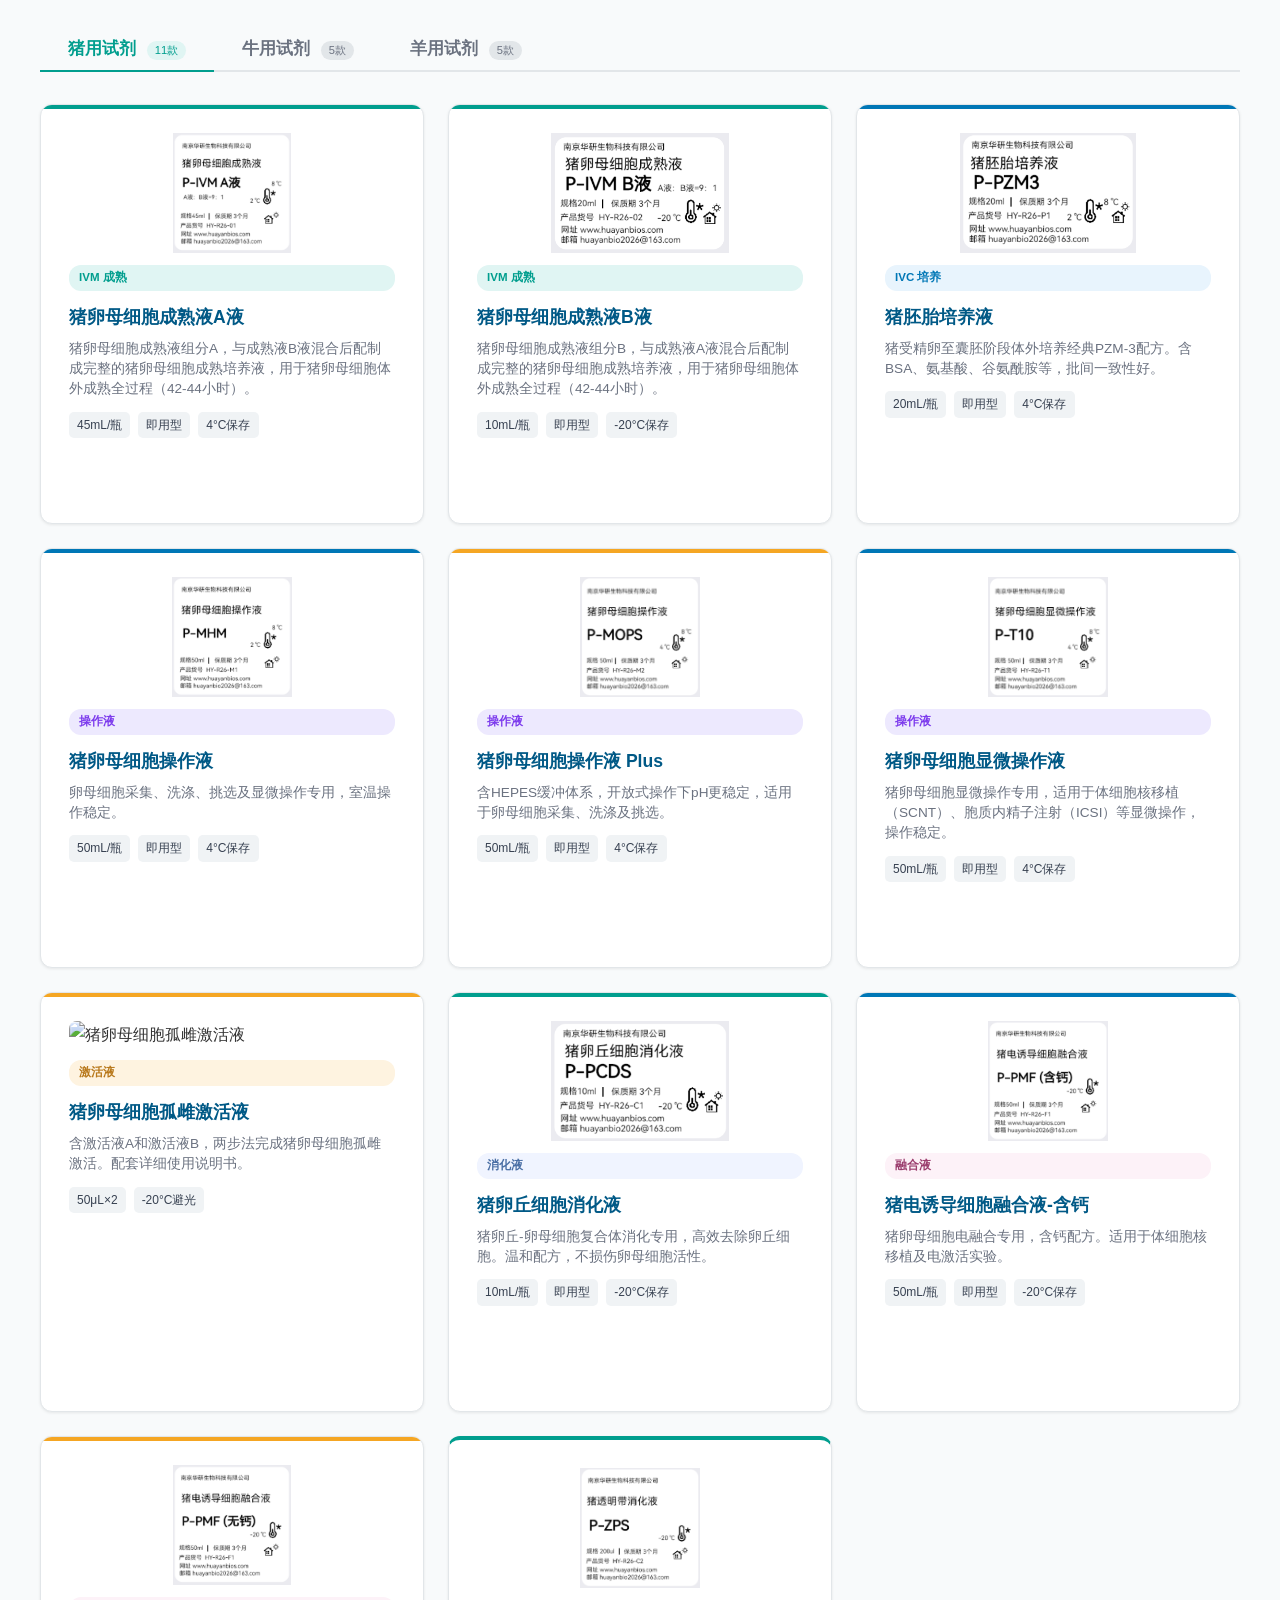
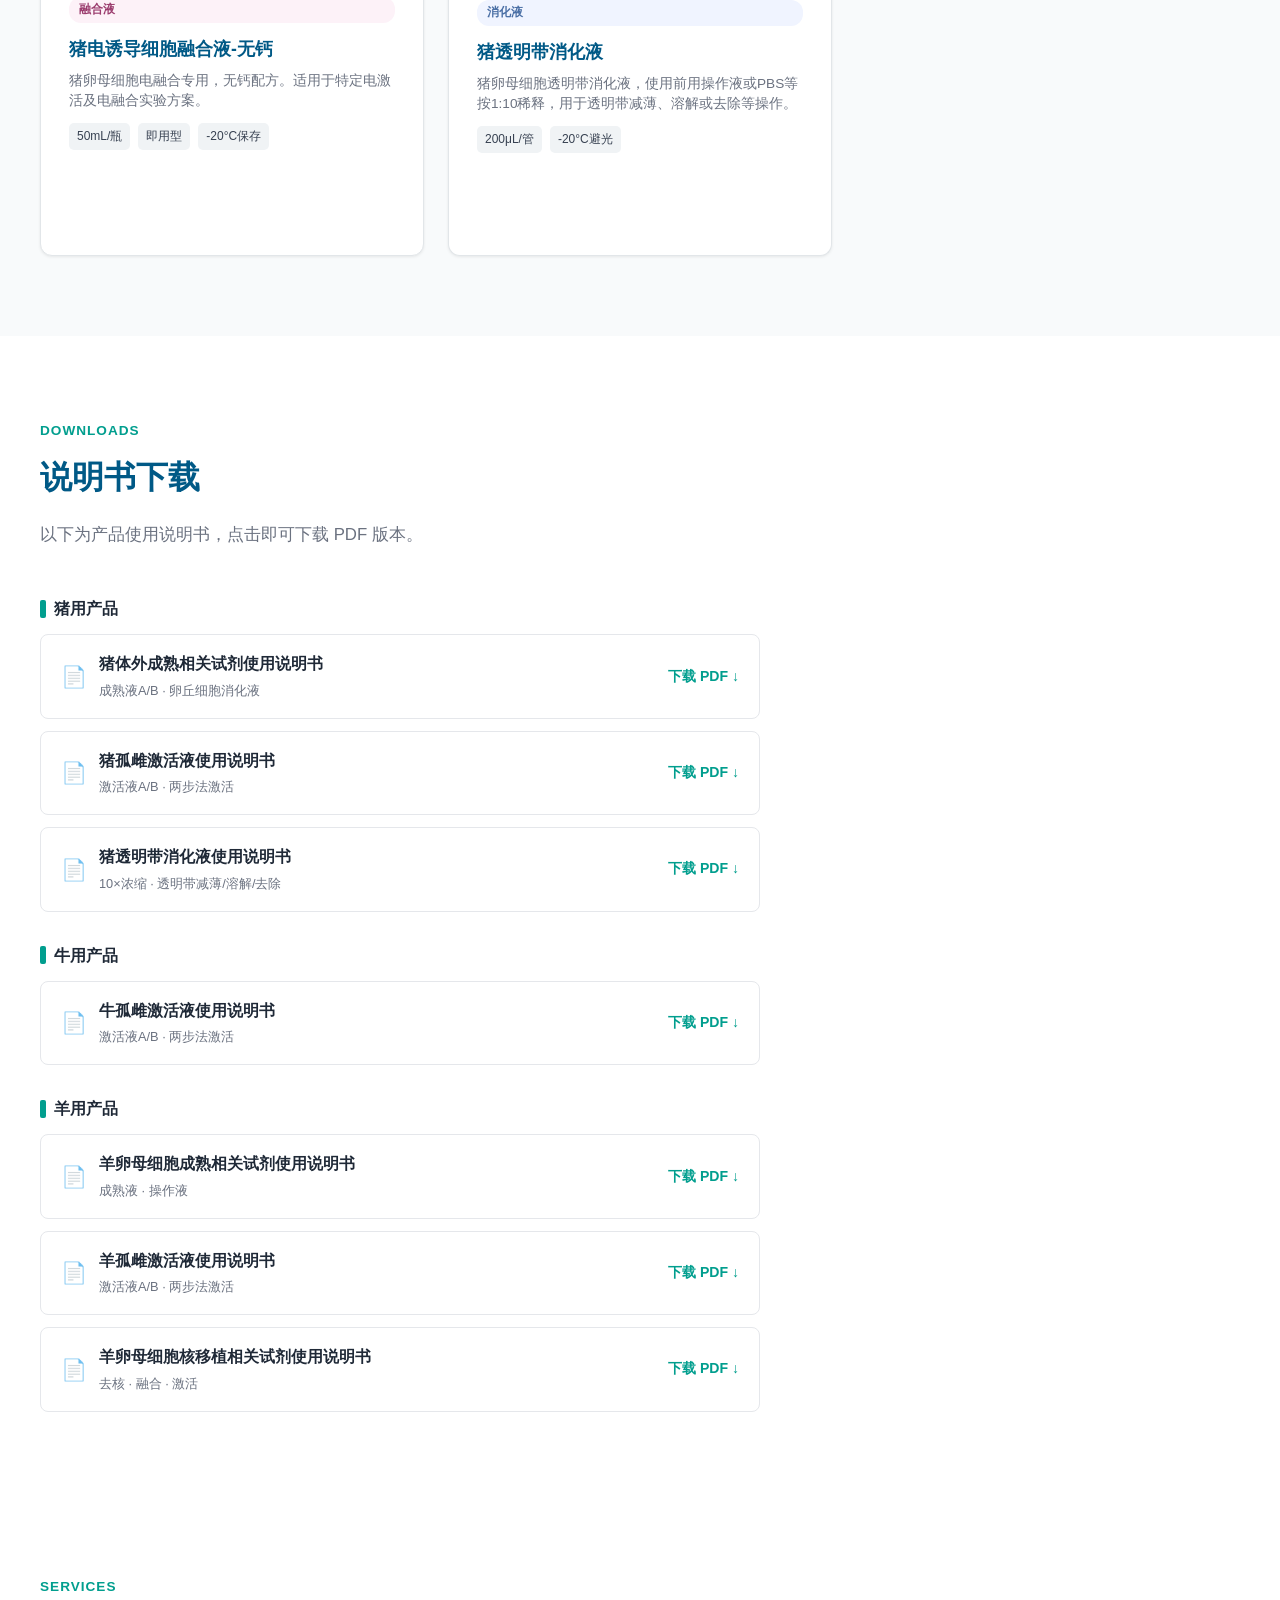
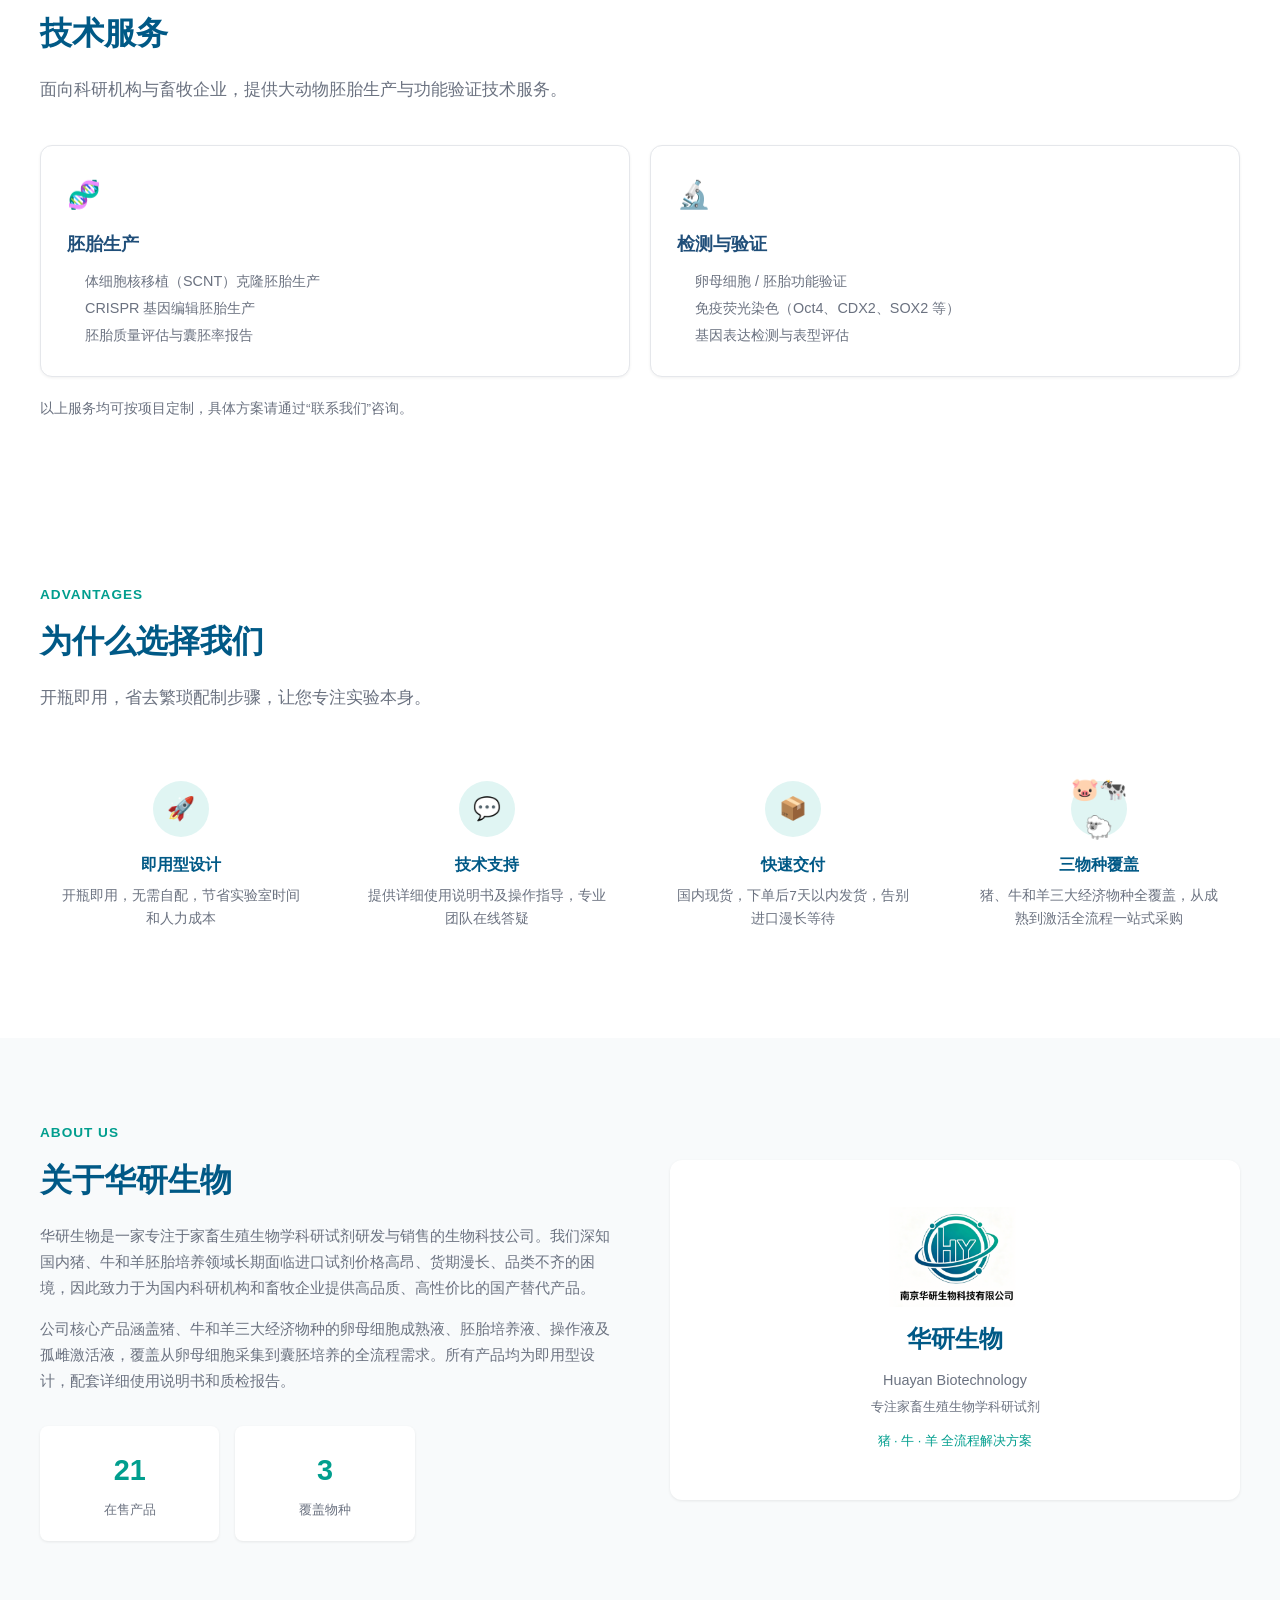
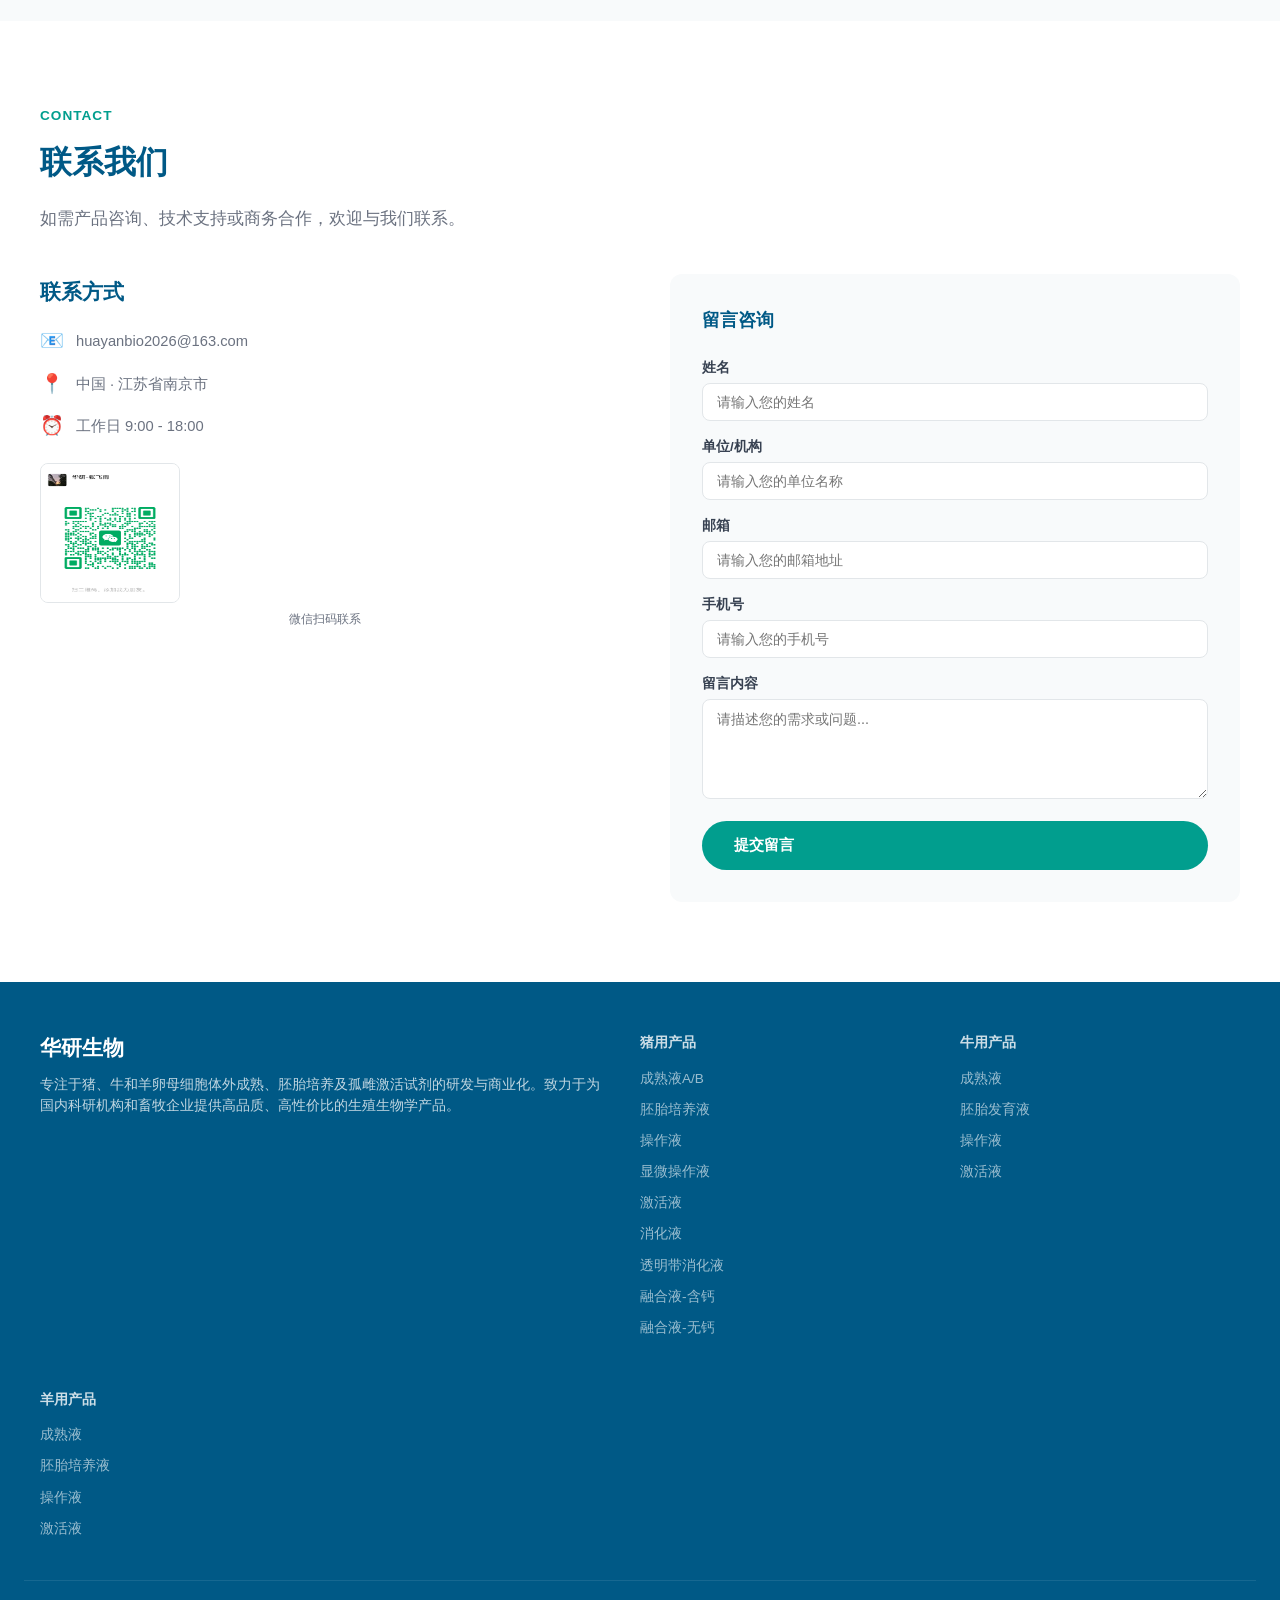
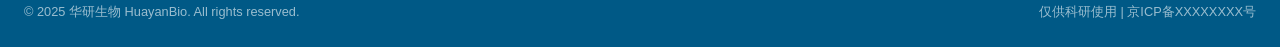
==== commit 0c78e0f3: "Add technical services section" ====
--- a/index.html
+++ b/index.html
@@ -9,7 +9,7 @@
 <meta name="viewport" content="width=device-width, initial-scale=1.0">
 <title>华研生物 - 猪/牛/羊卵母细胞培养与胚胎发育试剂专家</title>
 <meta name="description" content="华研生物专注猪、牛和羊卵母细胞体外成熟、胚胎培养及孤雌激活试剂的研发与销售，提供即用型高品质生殖生物学产品。产品涵盖猪、牛和羊卵母细胞成熟液、胚胎培养液、操作液、孤雌激活液、透明带消化液。">
-<meta name="keywords" content="华研生物,猪卵母细胞成熟液,牛卵母细胞成熟液,羊卵母细胞成熟液,猪胚胎培养液,牛胚胎培养液,羊胚胎培养液,卵母细胞操作液,孤雌激活液,生殖生物学试剂,猪卵母细胞,牛卵母细胞,羊卵母细胞,猪透明带消化液,胚胎发育试剂">
+<meta name="keywords" content="华研生物,猪卵母细胞成熟液,牛卵母细胞成熟液,羊卵母细胞成熟液,猪胚胎培养液,牛胚胎培养液,羊胚胎培养液,卵母细胞操作液,孤雌激活液,生殖生物学试剂,猪卵母细胞,牛卵母细胞,羊卵母细胞,猪透明带消化液,技术服务,克隆胚胎,基因编辑胚胎,免疫荧光,胚胎发育试剂">
 <meta name="robots" content="index, follow">
 <meta name="author" content="华研生物">
 <link rel="canonical" href="https://www.huayanbios.com">
@@ -28,6 +28,7 @@
       <a href="#home">首页</a>
       <a href="#products">产品中心</a>
         <a href="#downloads">说明书下载</a>
+      <a href="#services">技术服务</a>
       <a href="#features">核心优势</a>
       <a href="#about">关于我们</a>
       <a href="#contact" class="nav-cta">联系我们</a>
@@ -334,6 +335,35 @@
       </div>
     </div>
   </section>
+<section class="section reveal" id="services">
+  <div class="section-inner">
+    <div class="section-label">SERVICES</div>
+    <h2>技术服务</h2>
+    <p class="section-subtitle">面向科研机构与畜牧企业，提供大动物胚胎生产与功能验证技术服务。</p>
+    <div style="display:grid;grid-template-columns:repeat(auto-fit,minmax(280px,1fr));gap:20px;margin-top:28px">
+      <div style="background:#fff;border:1px solid #e5e7eb;border-radius:12px;padding:26px;box-shadow:0 1px 3px rgba(0,0,0,.06)">
+        <div style="font-size:1.7rem">🧬</div>
+        <h3 style="margin:12px 0 8px;color:#1f4e79;font-size:1.1rem">胚胎生产</h3>
+        <ul style="color:#6b7280;font-size:.9rem;line-height:1.9;padding-left:18px">
+          <li>体细胞核移植（SCNT）克隆胚胎生产</li>
+          <li>CRISPR 基因编辑胚胎生产</li>
+          <li>胚胎质量评估与囊胚率报告</li>
+        </ul>
+      </div>
+      <div style="background:#fff;border:1px solid #e5e7eb;border-radius:12px;padding:26px;box-shadow:0 1px 3px rgba(0,0,0,.06)">
+        <div style="font-size:1.7rem">🔬</div>
+        <h3 style="margin:12px 0 8px;color:#1f4e79;font-size:1.1rem">检测与验证</h3>
+        <ul style="color:#6b7280;font-size:.9rem;line-height:1.9;padding-left:18px">
+          <li>卵母细胞 / 胚胎功能验证</li>
+          <li>免疫荧光染色（Oct4、CDX2、SOX2 等）</li>
+          <li>基因表达检测与表型评估</li>
+        </ul>
+      </div>
+    </div>
+    <p style="color:var(--gray-600);font-size:.85rem;margin-top:20px">以上服务均可按项目定制，具体方案请通过“联系我们”咨询。</p>
+  </div>
+</section>
+
 <section class="section reveal" id="features">
   <div class="section-inner">
     <div class="section-label">ADVANTAGES</div>
